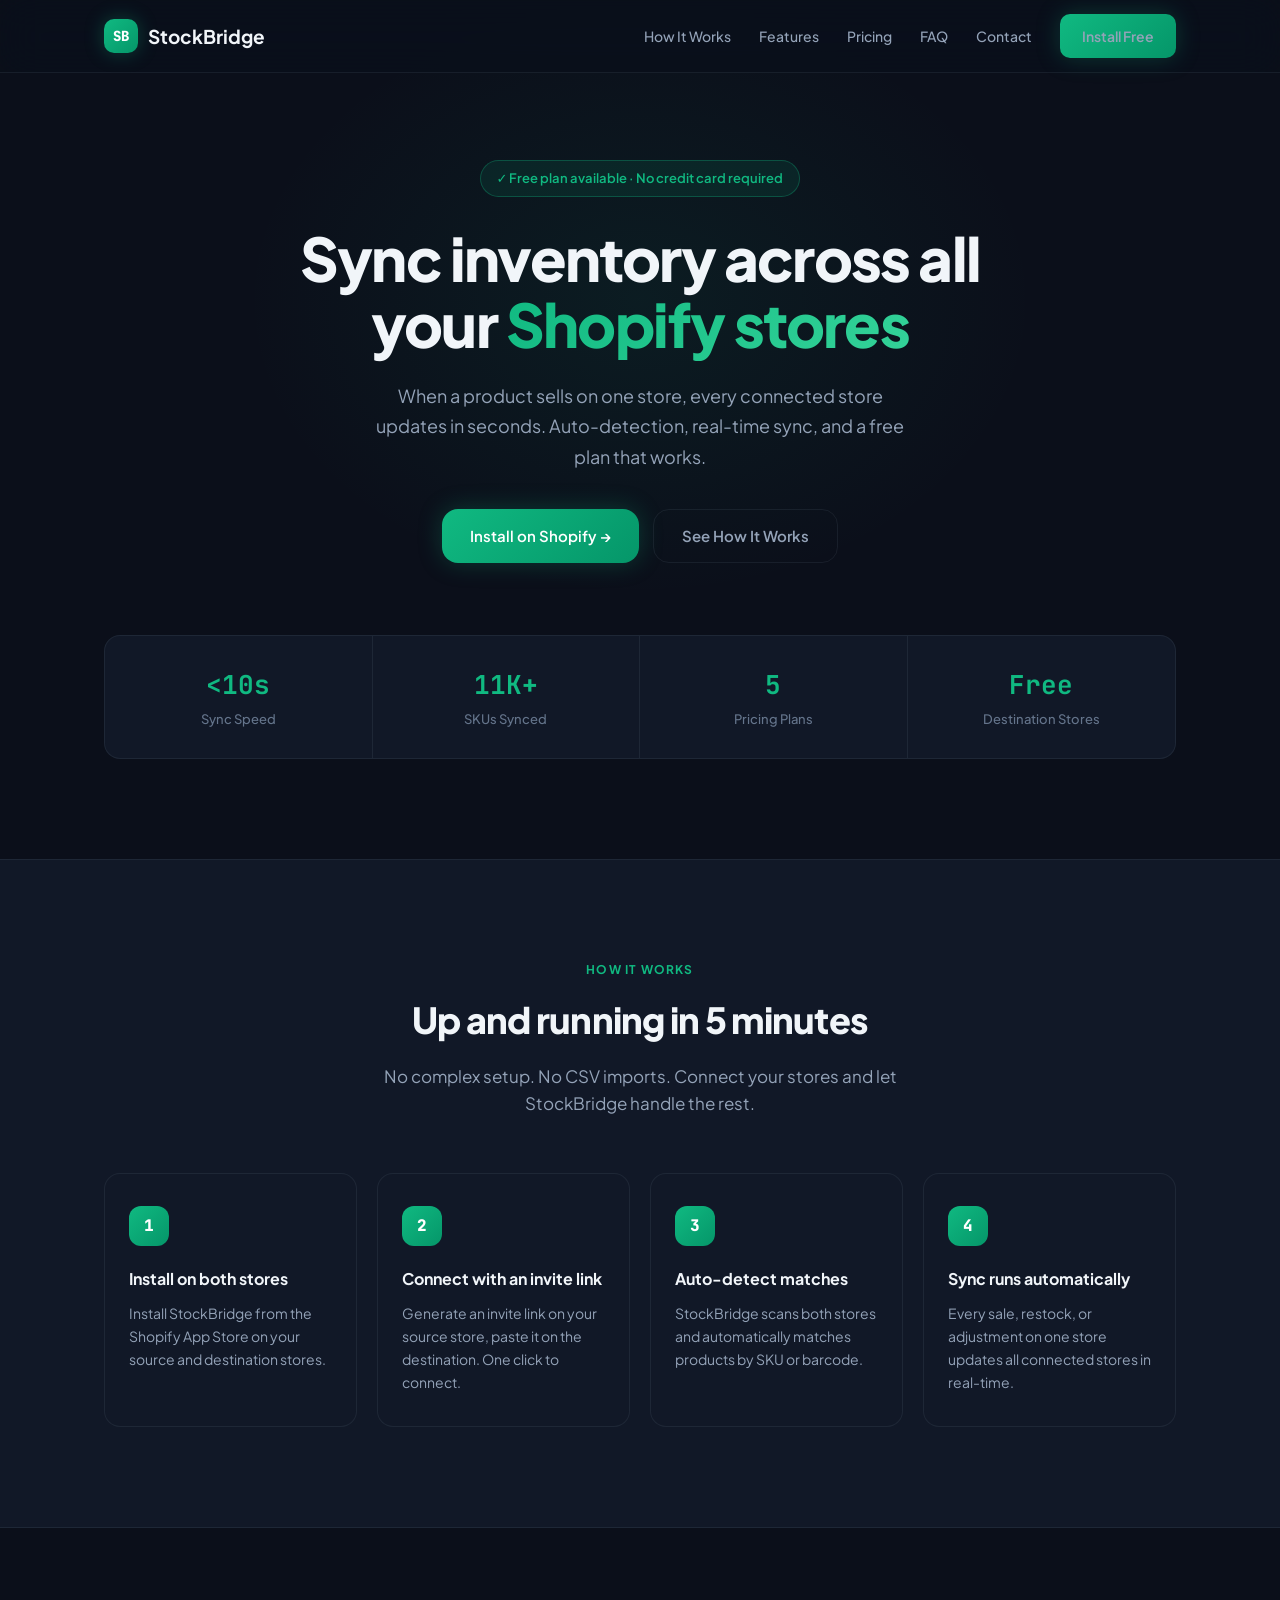
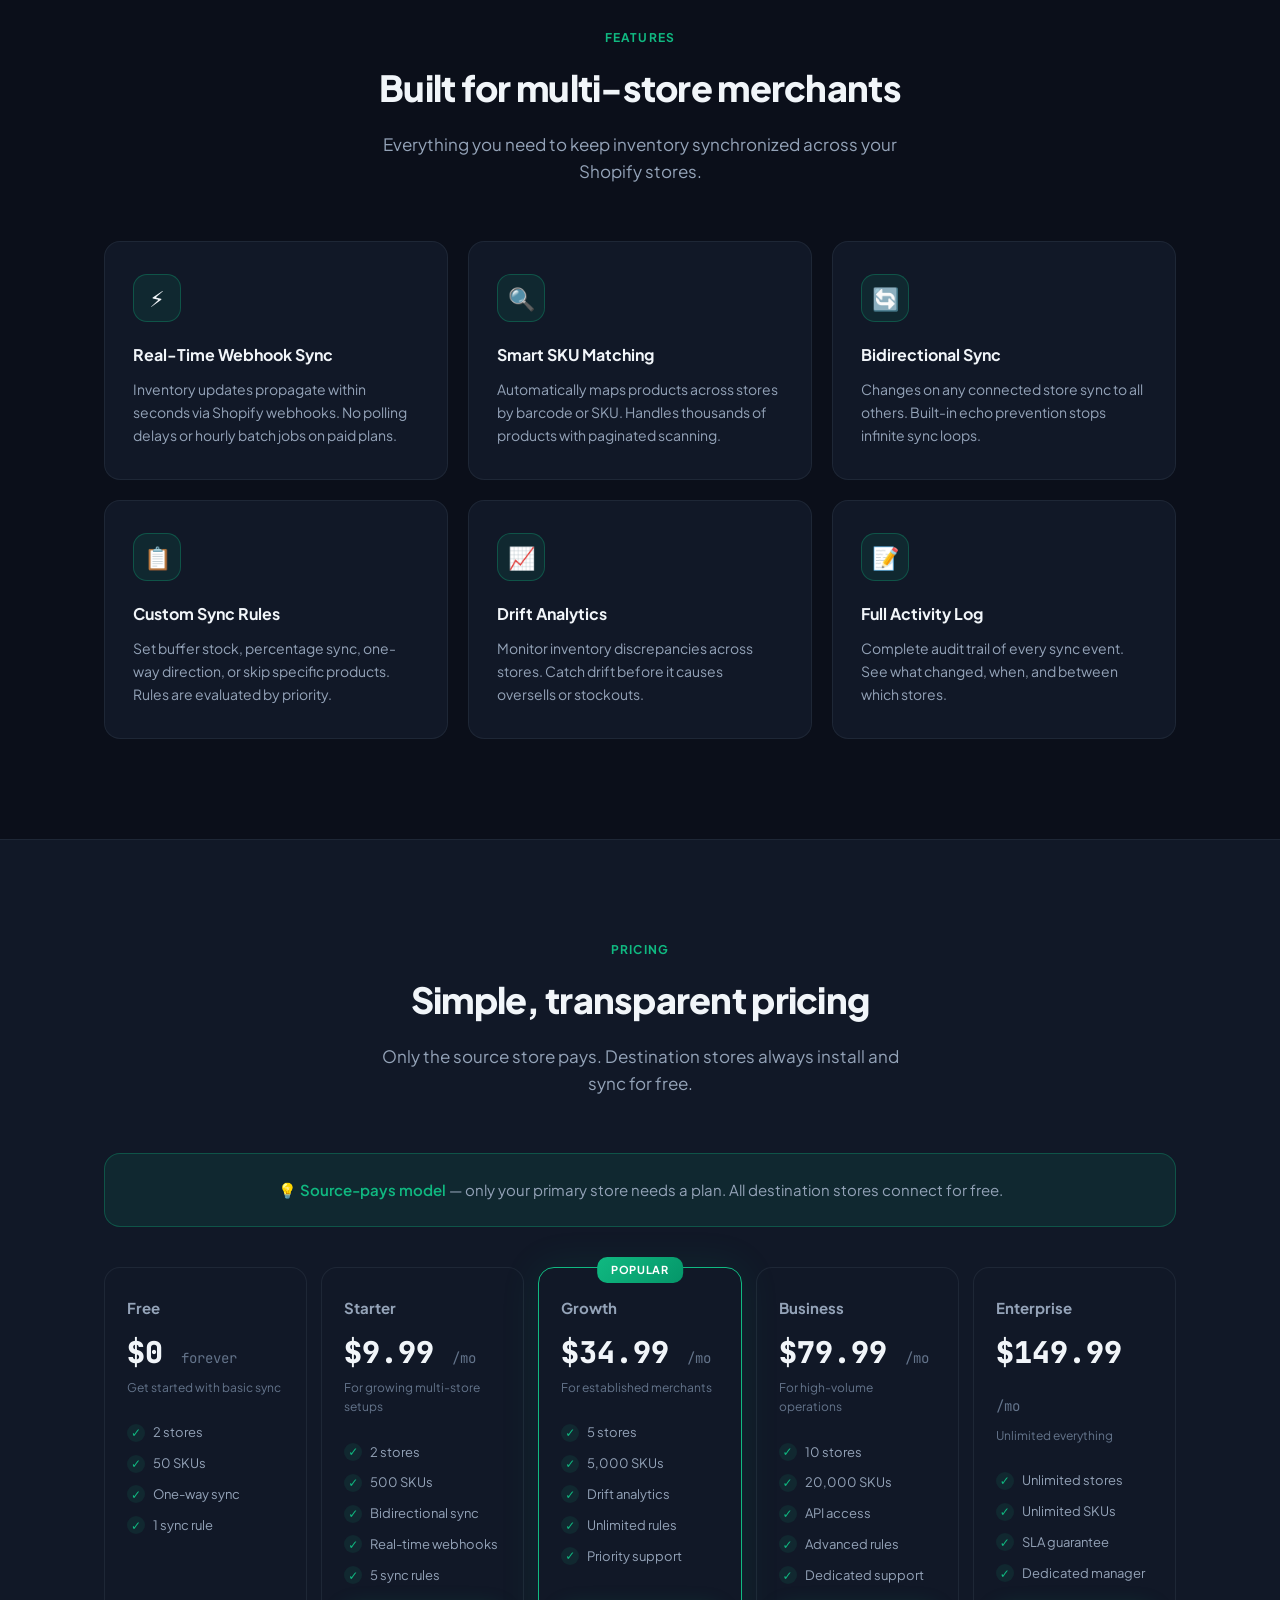
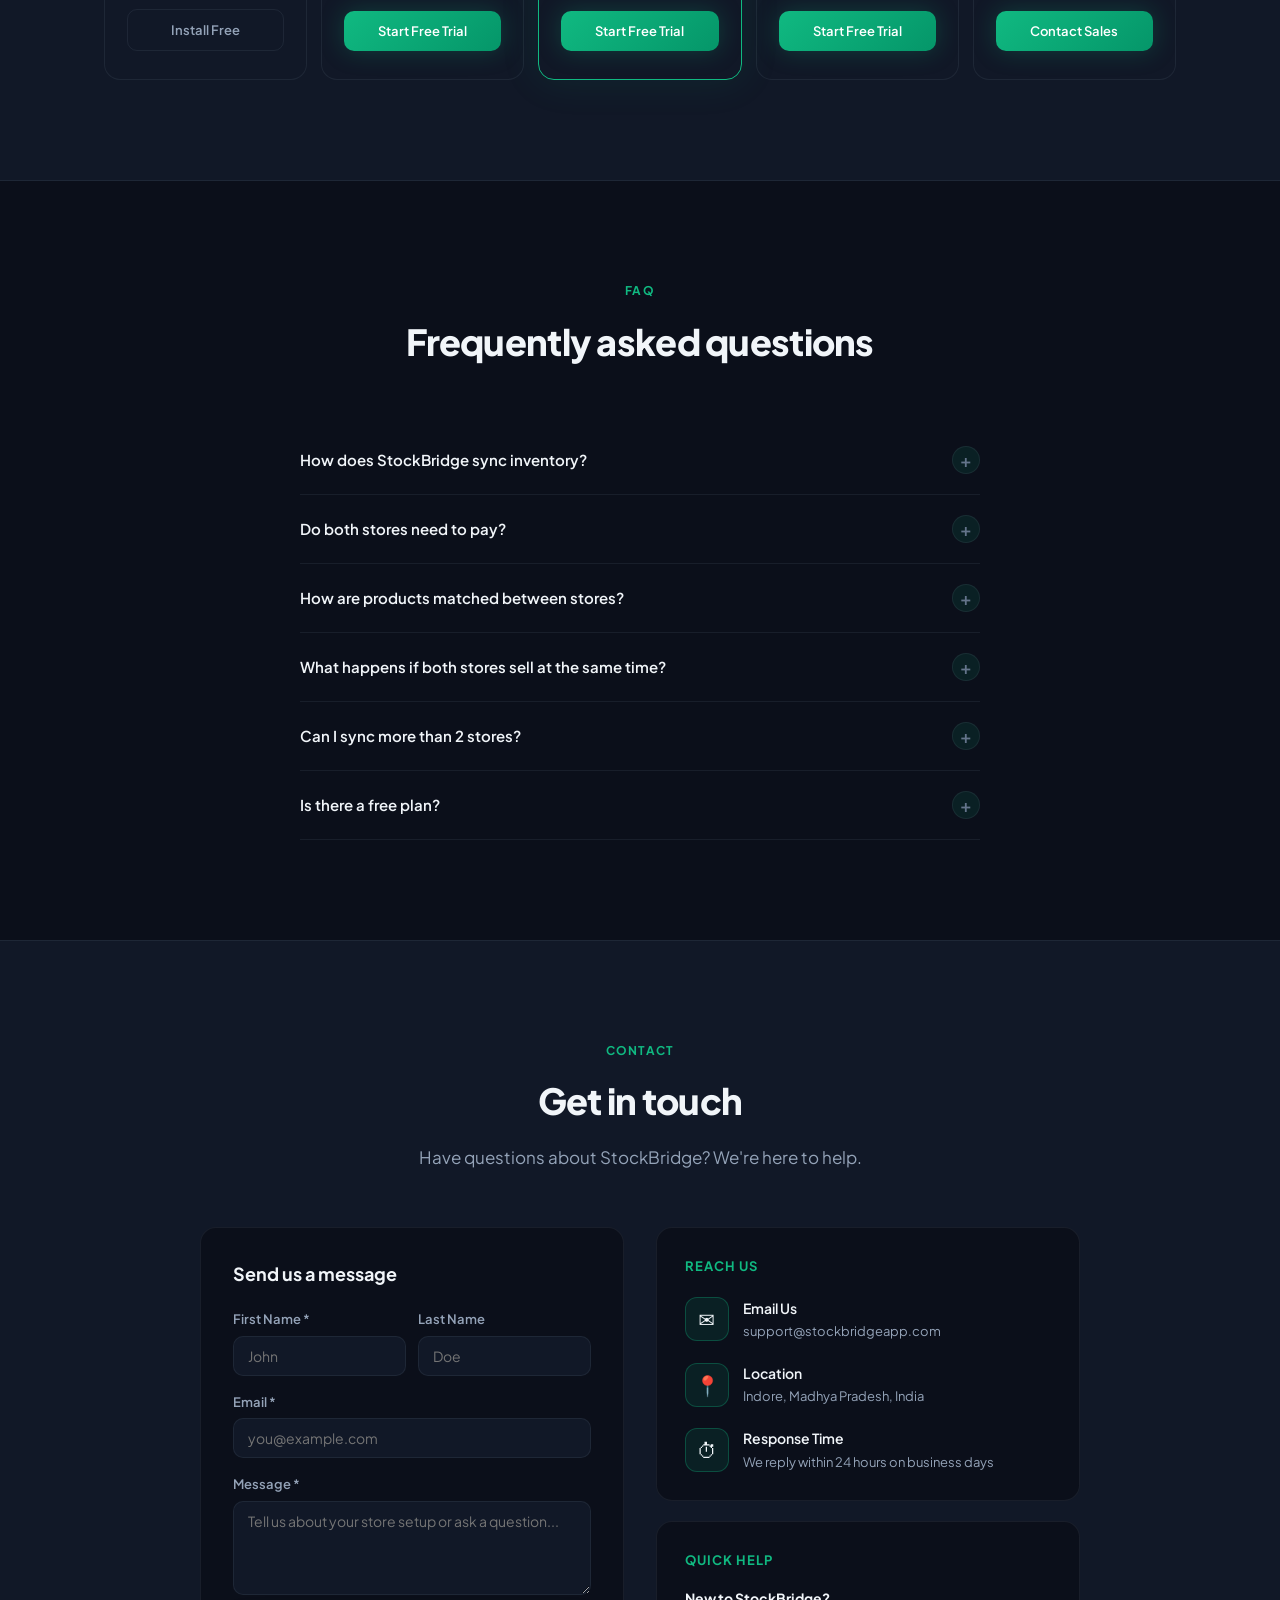
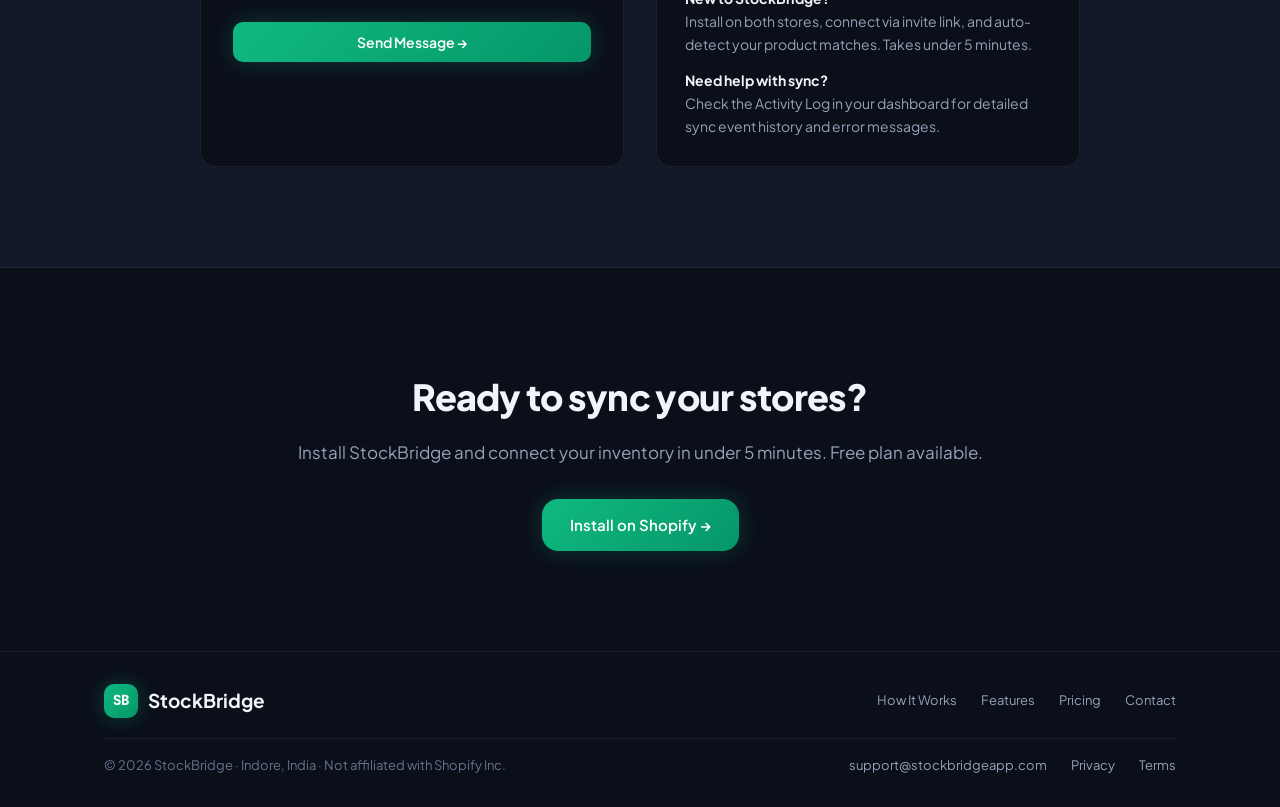
==== index.html @ 2703268b "seo: add canonical, social cards, JSON-LD schema, robots.txt, sitemap.xml" ====
<!DOCTYPE html>
<html lang="en">
<head>
  <meta charset="UTF-8">
  <meta name="viewport" content="width=device-width, initial-scale=1.0">
  <title>StockBridge — Multi-Store Inventory Sync for Shopify</title>
  <meta name="description" content="Automatically sync inventory across your Shopify stores in real-time. Auto-detect product matches by SKU or barcode. Free plan available.">
  <meta property="og:title" content="StockBridge — Multi-Store Inventory Sync for Shopify">
  <meta property="og:description" content="Keep inventory perfectly synchronized across all your Shopify stores. Real-time sync, auto-detection, free plan available.">
  <meta property="og:type" content="website">
  <meta property="og:url" content="https://stockbridgeapp.com">
  <meta property="og:image" content="https://stockbridgeapp.com/og-image.png">
  <meta property="og:image:width" content="1200">
  <meta property="og:image:height" content="630">
  <meta property="og:site_name" content="StockBridge">
  <meta name="twitter:card" content="summary_large_image">
  <meta name="twitter:title" content="StockBridge — Multi-Store Inventory Sync for Shopify">
  <meta name="twitter:description" content="Keep inventory perfectly synchronized across all your Shopify stores. Real-time sync, auto-detection by SKU or barcode.">
  <meta name="twitter:image" content="https://stockbridgeapp.com/og-image.png">
  <link rel="canonical" href="https://stockbridgeapp.com/">
  <meta name="robots" content="index, follow, max-image-preview:large, max-snippet:-1">

  <script type="application/ld+json">
  {
    "@context": "https://schema.org",
    "@graph": [
      {
        "@type": "SoftwareApplication",
        "@id": "https://stockbridgeapp.com/#app",
        "name": "StockBridge",
        "alternateName": "StockBridge — Multi-Store Inventory Sync",
        "applicationCategory": "BusinessApplication",
        "applicationSubCategory": "Inventory Management",
        "operatingSystem": "Web-based, runs inside Shopify Admin",
        "url": "https://stockbridgeapp.com/",
        "installUrl": "https://apps.shopify.com/stockbridge-2",
        "downloadUrl": "https://apps.shopify.com/stockbridge-2",
        "description": "StockBridge keeps inventory synchronized across multiple Shopify stores in real time. When a product sells on one store, stock updates on every connected store within seconds. Products are matched automatically by SKU or barcode.",
        "featureList": [
          "Real-time inventory sync via Shopify webhooks",
          "Automatic product matching by SKU or barcode",
          "Bidirectional and one-way sync direction control",
          "Custom sync rules per connection",
          "Inventory drift detection and reconciliation",
          "Full activity log of every sync event"
        ],
        "publisher": { "@id": "https://stockbridgeapp.com/#org" },
        "offers": [
          {
            "@type": "Offer",
            "name": "Free",
            "price": "0",
            "priceCurrency": "USD",
            "description": "50 SKUs, 2 stores, one-way sync. Free forever, no credit card required.",
            "url": "https://apps.shopify.com/stockbridge-2"
          },
          {
            "@type": "Offer",
            "name": "Starter",
            "price": "9.99",
            "priceCurrency": "USD",
            "description": "500 SKUs, 2 stores, bidirectional sync. Billed monthly.",
            "url": "https://apps.shopify.com/stockbridge-2"
          },
          {
            "@type": "Offer",
            "name": "Growth",
            "price": "34.99",
            "priceCurrency": "USD",
            "description": "5,000 SKUs, 5 stores, drift analytics and unlimited sync rules. Billed monthly.",
            "url": "https://apps.shopify.com/stockbridge-2"
          },
          {
            "@type": "Offer",
            "name": "Business",
            "price": "79.99",
            "priceCurrency": "USD",
            "description": "20,000 SKUs, 10 stores, API access and advanced rules. Billed monthly.",
            "url": "https://apps.shopify.com/stockbridge-2"
          }
        ]
      },
      {
        "@type": "Organization",
        "@id": "https://stockbridgeapp.com/#org",
        "name": "SS Ecommerce Solutions",
        "url": "https://stockbridgeapp.com/",
        "email": "support@stockbridgeapp.com",
        "address": {
          "@type": "PostalAddress",
          "addressLocality": "Indore",
          "addressRegion": "Madhya Pradesh",
          "addressCountry": "IN"
        }
      },
      {
        "@type": "FAQPage",
        "@id": "https://stockbridgeapp.com/#faq",
        "mainEntity": [
          {
            "@type": "Question",
            "name": "How does StockBridge sync inventory?",
            "acceptedAnswer": {
              "@type": "Answer",
              "text": "StockBridge uses Shopify webhooks to detect inventory changes in real time. When a product sells or is restocked on one store, the webhook fires and StockBridge updates all connected stores within seconds."
            }
          },
          {
            "@type": "Question",
            "name": "Do both stores need to pay?",
            "acceptedAnswer": {
              "@type": "Answer",
              "text": "No. Only the source store pays for the plan. Destination stores install StockBridge free and inherit all features from the source store's plan."
            }
          },
          {
            "@type": "Question",
            "name": "How are products matched between stores?",
            "acceptedAnswer": {
              "@type": "Answer",
              "text": "StockBridge auto-detects matching products by scanning barcodes and SKUs across both stores. Products with matching barcodes or exact SKU matches are paired automatically. Products can also be mapped manually."
            }
          },
          {
            "@type": "Question",
            "name": "What happens if both stores sell at the same time?",
            "acceptedAnswer": {
              "@type": "Answer",
              "text": "StockBridge includes echo prevention to avoid infinite sync loops. When a sync update is made by StockBridge, it recognises the change and prevents re-syncing it back."
            }
          },
          {
            "@type": "Question",
            "name": "Can I sync more than 2 Shopify stores?",
            "acceptedAnswer": {
              "@type": "Answer",
              "text": "Yes. Growth supports 5 stores and Business supports 10. All connected stores sync with each other automatically."
            }
          },
          {
            "@type": "Question",
            "name": "Is there a free plan?",
            "acceptedAnswer": {
              "@type": "Answer",
              "text": "Yes. The Free plan includes 50 SKUs, 2 stores and one-way sync. It is available forever with no credit card required."
            }
          }
        ]
      }
    ]
  }
  </script>

  <link rel="icon" href="https://app.stockbridgeapp.com/favicon.ico">
  <link rel="preconnect" href="https://fonts.googleapis.com">
  <link rel="preconnect" href="https://fonts.gstatic.com" crossorigin>
  <link href="https://fonts.googleapis.com/css2?family=Plus+Jakarta+Sans:ital,wght@0,400;0,500;0,600;0,700;0,800;1,400&family=JetBrains+Mono:wght@400;500;600&display=swap" rel="stylesheet">
  <style>
    *, *::before, *::after { margin: 0; padding: 0; box-sizing: border-box; }

    :root {
      --bg: #0B0F1A;
      --bg-card: #111827;
      --surface: #1E293B;
      --text: #F1F5F9;
      --text-secondary: #94A3B8;
      --text-muted: #64748B;
      --accent: #10B981;
      --accent-dark: #059669;
      --accent-light: rgba(16, 185, 129, 0.1);
      --border: rgba(148, 163, 184, 0.1);
      --border-accent: rgba(16, 185, 129, 0.3);
      --radius: 16px;
      --radius-sm: 10px;
      --font: 'Plus Jakarta Sans', system-ui, -apple-system, sans-serif;
      --mono: 'JetBrains Mono', monospace;
    }

    body {
      font-family: var(--font);
      background: var(--bg);
      color: var(--text);
      line-height: 1.6;
      -webkit-font-smoothing: antialiased;
      overflow-x: hidden;
    }

    a { color: var(--accent); text-decoration: none; transition: color 0.2s; }
    a:hover { color: #34D399; }
    .container { max-width: 1120px; margin: 0 auto; padding: 0 24px; }

    /* NAV */
    nav {
      position: fixed; top: 0; left: 0; right: 0; z-index: 100;
      background: rgba(11, 15, 26, 0.8);
      backdrop-filter: blur(20px) saturate(180%);
      border-bottom: 1px solid var(--border);
    }
    nav .container {
      display: flex; align-items: center; justify-content: space-between;
      height: 72px;
    }
    .logo {
      display: flex; align-items: center; gap: 10px;
      font-weight: 700; font-size: 19px; color: var(--text);
    }
    .logo-mark {
      width: 34px; height: 34px; border-radius: 10px;
      background: linear-gradient(135deg, #10B981, #059669);
      display: flex; align-items: center; justify-content: center;
      color: white; font-weight: 800; font-size: 14px; font-family: var(--mono);
      box-shadow: 0 0 20px rgba(16, 185, 129, 0.3);
    }
    .nav-links {
      display: flex; align-items: center; gap: 28px;
      font-size: 14px; font-weight: 500;
    }
    .nav-links a { color: var(--text-secondary); }
    .nav-links a:hover { color: var(--text); text-decoration: none; }

    /* MOBILE MENU */
    .mobile-toggle {
      display: none; background: none; border: none; cursor: pointer;
      color: var(--text); font-size: 24px; padding: 4px;
    }

    /* BUTTONS */
    .btn {
      display: inline-flex; align-items: center; gap: 8px;
      padding: 11px 22px; border-radius: var(--radius-sm);
      font-weight: 600; font-size: 14px; font-family: var(--font);
      border: none; cursor: pointer; transition: all 0.25s; text-decoration: none;
    }
    .btn:hover { text-decoration: none; }
    .btn-primary {
      background: linear-gradient(135deg, #10B981, #059669);
      color: white; box-shadow: 0 0 24px rgba(16,185,129,0.25);
    }
    .btn-primary:hover {
      box-shadow: 0 0 36px rgba(16,185,129,0.4);
      transform: translateY(-1px); color: white;
    }
    .btn-outline {
      background: transparent; color: var(--text-secondary);
      border: 1px solid var(--border);
    }
    .btn-outline:hover { border-color: var(--text-muted); color: var(--text); }
    .btn-lg { padding: 14px 28px; font-size: 15px; border-radius: var(--radius); }

    /* HERO */
    .hero {
      padding: 160px 0 100px;
      text-align: center;
      position: relative;
    }
    .hero::before {
      content: '';
      position: absolute; top: 0; left: 50%; transform: translateX(-50%);
      width: 800px; height: 600px;
      background: radial-gradient(ellipse, rgba(16,185,129,0.08) 0%, transparent 70%);
      pointer-events: none;
    }
    .hero-badge {
      display: inline-flex; align-items: center; gap: 8px;
      background: var(--accent-light);
      border: 1px solid var(--border-accent);
      color: var(--accent);
      padding: 7px 16px; border-radius: 24px;
      font-size: 13px; font-weight: 600;
      margin-bottom: 28px;
    }
    .hero h1 {
      font-size: clamp(36px, 5.5vw, 60px);
      font-weight: 800; line-height: 1.1;
      letter-spacing: -0.03em;
      max-width: 760px; margin: 0 auto 24px;
    }
    .hero h1 em {
      font-style: normal;
      background: linear-gradient(135deg, #10B981, #34D399);
      -webkit-background-clip: text; -webkit-text-fill-color: transparent;
      background-clip: text;
    }
    .hero-sub {
      font-size: 18px; color: var(--text-secondary);
      max-width: 540px; margin: 0 auto 36px;
      line-height: 1.7;
    }
    .hero-cta {
      display: flex; gap: 14px; justify-content: center; flex-wrap: wrap;
    }

    /* STATS BAR */
    .stats-bar {
      margin-top: 72px;
      display: grid; grid-template-columns: repeat(4, 1fr);
      background: var(--bg-card);
      border: 1px solid var(--border);
      border-radius: var(--radius);
      overflow: hidden;
    }
    .stat-item {
      padding: 28px 20px; text-align: center;
      border-right: 1px solid var(--border);
    }
    .stat-item:last-child { border-right: none; }
    .stat-num {
      font-size: 26px; font-weight: 700; color: var(--accent);
      font-family: var(--mono); margin-bottom: 4px;
    }
    .stat-label { font-size: 13px; color: var(--text-muted); font-weight: 500; }

    /* SECTIONS */
    section { padding: 100px 0; position: relative; }
    section.alt {
      background: var(--bg-card);
      border-top: 1px solid var(--border);
      border-bottom: 1px solid var(--border);
    }
    .section-label {
      font-size: 12px; font-weight: 700; text-transform: uppercase;
      letter-spacing: 0.1em; color: var(--accent);
      margin-bottom: 12px;
    }
    .section-header { text-align: center; margin-bottom: 56px; }
    .section-header h2 {
      font-size: 36px; font-weight: 800; letter-spacing: -0.02em;
      margin-bottom: 14px;
    }
    .section-header p {
      font-size: 17px; color: var(--text-secondary);
      max-width: 520px; margin: 0 auto;
    }

    /* STEPS */
    .steps {
      display: grid; grid-template-columns: repeat(4, 1fr); gap: 20px;
    }
    .step {
      background: var(--bg-card);
      border: 1px solid var(--border);
      border-radius: var(--radius); padding: 32px 24px;
      transition: border-color 0.3s;
    }
    .step:hover { border-color: var(--border-accent); }
    .step-num {
      width: 40px; height: 40px; border-radius: 12px;
      background: linear-gradient(135deg, var(--accent), var(--accent-dark));
      color: white;
      display: flex; align-items: center; justify-content: center;
      font-weight: 800; font-size: 16px; font-family: var(--mono);
      margin-bottom: 20px;
    }
    .step h3 { font-size: 16px; font-weight: 700; margin-bottom: 10px; }
    .step p { font-size: 14px; color: var(--text-secondary); line-height: 1.65; }

    /* FEATURES */
    .features {
      display: grid; grid-template-columns: repeat(3, 1fr); gap: 20px;
    }
    .feature {
      background: var(--bg-card);
      border: 1px solid var(--border);
      border-radius: var(--radius); padding: 32px 28px;
      transition: border-color 0.3s, box-shadow 0.3s;
    }
    .feature:hover {
      border-color: var(--border-accent);
      box-shadow: 0 0 40px rgba(16, 185, 129, 0.08);
    }
    .feature-icon {
      width: 48px; height: 48px; border-radius: 14px;
      display: flex; align-items: center; justify-content: center;
      font-size: 22px; margin-bottom: 20px;
      background: var(--accent-light);
      border: 1px solid var(--border-accent);
    }
    .feature h3 { font-size: 16px; font-weight: 700; margin-bottom: 10px; }
    .feature p { font-size: 14px; color: var(--text-secondary); line-height: 1.65; }

    /* SOURCE-PAYS CALLOUT */
    .callout {
      background: var(--accent-light);
      border: 1px solid var(--border-accent);
      border-radius: var(--radius);
      padding: 24px 32px;
      text-align: center;
      margin-bottom: 40px;
    }
    .callout p {
      font-size: 15px; color: var(--accent); font-weight: 600;
    }
    .callout span { color: var(--text-secondary); font-weight: 400; }

    /* PRICING */
    .pricing-grid {
      display: grid; grid-template-columns: repeat(5, 1fr); gap: 14px;
    }
    .plan {
      background: var(--bg-card);
      border: 1px solid var(--border);
      border-radius: var(--radius); padding: 28px 22px;
      display: flex; flex-direction: column;
      transition: border-color 0.3s;
    }
    .plan:hover { border-color: var(--border-accent); }
    .plan.pop {
      border-color: var(--accent);
      box-shadow: 0 0 40px rgba(16,185,129,0.1);
      position: relative;
    }
    .plan.pop::before {
      content: 'Popular';
      position: absolute; top: -11px; left: 50%; transform: translateX(-50%);
      background: linear-gradient(135deg, #10B981, #059669);
      color: white;
      padding: 4px 14px; border-radius: 10px;
      font-size: 11px; font-weight: 700; text-transform: uppercase;
      letter-spacing: 0.06em;
    }
    .plan-name {
      font-size: 15px; font-weight: 700; margin-bottom: 8px;
      color: var(--text-secondary);
    }
    .plan-price {
      font-size: 30px; font-weight: 800; font-family: var(--mono);
      margin-bottom: 2px;
    }
    .plan-price small {
      font-size: 14px; font-weight: 400; color: var(--text-muted);
    }
    .plan-desc {
      font-size: 12px; color: var(--text-muted); margin-bottom: 20px;
    }
    .plan-list { list-style: none; flex: 1; margin-bottom: 20px; }
    .plan-list li {
      font-size: 13px; color: var(--text-secondary);
      padding: 5px 0; display: flex; align-items: center; gap: 8px;
    }
    .plan-list li::before {
      content: '\2713'; color: var(--accent);
      font-weight: 700; font-size: 12px;
      width: 18px; height: 18px; border-radius: 50%;
      background: var(--accent-light);
      display: flex; align-items: center; justify-content: center;
      flex-shrink: 0;
    }
    .plan .btn {
      width: 100%; justify-content: center;
      font-size: 13px; padding: 10px 16px;
    }

    /* FAQ */
    .faq-list { max-width: 680px; margin: 0 auto; }
    .faq-item { border-bottom: 1px solid var(--border); }
    .faq-q {
      font-size: 15px; font-weight: 600; cursor: pointer;
      display: flex; justify-content: space-between; align-items: center;
      padding: 20px 0; color: var(--text);
      user-select: none;
    }
    .faq-toggle {
      width: 28px; height: 28px; border-radius: 50%;
      background: var(--accent-light); border: 1px solid var(--border);
      display: flex; align-items: center; justify-content: center;
      font-size: 18px; color: var(--text-muted);
      transition: all 0.3s; flex-shrink: 0;
    }
    .faq-item.open .faq-toggle {
      transform: rotate(45deg); color: var(--accent);
      border-color: var(--border-accent);
    }
    .faq-a {
      font-size: 14px; color: var(--text-secondary); line-height: 1.75;
      max-height: 0; overflow: hidden;
      transition: max-height 0.3s ease, padding-bottom 0.3s;
      padding-bottom: 0;
    }
    .faq-item.open .faq-a { max-height: 300px; padding-bottom: 20px; }

    /* CTA */
    .cta-section { text-align: center; padding: 100px 0; }
    .cta-section h2 {
      font-size: 36px; font-weight: 800;
      letter-spacing: -0.02em; margin-bottom: 14px;
    }
    .cta-section p {
      font-size: 17px; color: var(--text-secondary); margin-bottom: 32px;
    }

    /* FOOTER */
    footer { border-top: 1px solid var(--border); padding: 32px 0; }
    footer .container {
      display: flex; justify-content: space-between; align-items: center;
      flex-wrap: wrap; gap: 16px;
    }
    footer .copy { font-size: 13px; color: var(--text-muted); }
    footer .f-links { display: flex; gap: 24px; font-size: 13px; }
    footer .f-links a { color: var(--text-secondary); }
    footer .f-links a:hover { color: var(--accent); }

    /* RESPONSIVE */
    @media (max-width: 1024px) {
      .pricing-grid { grid-template-columns: repeat(3, 1fr); }
      .steps { grid-template-columns: repeat(2, 1fr); }
    }
    @media (max-width: 768px) {
      .nav-links { display: none; }
      .mobile-toggle { display: block; }
      .stats-bar { grid-template-columns: repeat(2, 1fr); }
      .stat-item:nth-child(2) { border-right: none; }
      .features { grid-template-columns: 1fr; }
      .pricing-grid { grid-template-columns: 1fr; max-width: 360px; margin: 0 auto; }
      .steps { grid-template-columns: 1fr; }
      .hero-cta { flex-direction: column; align-items: center; }
      .hero { padding: 120px 0 60px; }
      section { padding: 64px 0; }
      .section-header h2 { font-size: 28px; }
      #contact .container > div { grid-template-columns: 1fr !important; }
    }

    /* ANIMATIONS */
    @keyframes fadeUp {
      from { opacity: 0; transform: translateY(20px); }
      to { opacity: 1; transform: translateY(0); }
    }
    .hero-badge, .hero h1, .hero-sub, .hero-cta, .stats-bar {
      animation: fadeUp 0.6s ease-out both;
    }
    .hero h1 { animation-delay: 0.1s; }
    .hero-sub { animation-delay: 0.2s; }
    .hero-cta { animation-delay: 0.3s; }
    .stats-bar { animation-delay: 0.4s; }
    html { scroll-behavior: smooth; }
  </style>
</head>
<body>

<!-- NAV -->
<nav>
  <div class="container">
    <a href="/" class="logo" style="text-decoration:none">
      <div class="logo-mark">SB</div>
      StockBridge
    </a>
    <div class="nav-links">
      <a href="#how-it-works">How It Works</a>
      <a href="#features">Features</a>
      <a href="#pricing">Pricing</a>
      <a href="#faq">FAQ</a>
      <a href="#contact">Contact</a>
      <a href="https://apps.shopify.com/stockbridge-2" class="btn btn-primary">Install Free</a>
    </div>
    <button class="mobile-toggle" onclick="document.querySelector('.nav-links').style.display=document.querySelector('.nav-links').style.display==='flex'?'none':'flex'" aria-label="Menu">&#9776;</button>
  </div>
</nav>

<!-- HERO -->
<section class="hero">
  <div class="container">
    <div class="hero-badge">&#10003; Free plan available &middot; No credit card required</div>
    <h1>Sync inventory across all your <em>Shopify stores</em></h1>
    <p class="hero-sub">When a product sells on one store, every connected store updates in seconds. Auto-detection, real-time sync, and a free plan that works.</p>
    <div class="hero-cta">
      <a href="https://apps.shopify.com/stockbridge-2" class="btn btn-primary btn-lg">Install on Shopify &rarr;</a>
      <a href="#how-it-works" class="btn btn-outline btn-lg">See How It Works</a>
    </div>
    <div class="stats-bar">
      <div class="stat-item"><div class="stat-num">&lt;10s</div><div class="stat-label">Sync Speed</div></div>
      <div class="stat-item"><div class="stat-num">11K+</div><div class="stat-label">SKUs Synced</div></div>
      <div class="stat-item"><div class="stat-num">5</div><div class="stat-label">Pricing Plans</div></div>
      <div class="stat-item"><div class="stat-num">Free</div><div class="stat-label">Destination Stores</div></div>
    </div>
  </div>
</section>

<!-- HOW IT WORKS -->
<section class="alt" id="how-it-works">
  <div class="container">
    <div class="section-header">
      <div class="section-label">How It Works</div>
      <h2>Up and running in 5 minutes</h2>
      <p>No complex setup. No CSV imports. Connect your stores and let StockBridge handle the rest.</p>
    </div>
    <div class="steps">
      <div class="step">
        <div class="step-num">1</div>
        <h3>Install on both stores</h3>
        <p>Install StockBridge from the Shopify App Store on your source and destination stores.</p>
      </div>
      <div class="step">
        <div class="step-num">2</div>
        <h3>Connect with an invite link</h3>
        <p>Generate an invite link on your source store, paste it on the destination. One click to connect.</p>
      </div>
      <div class="step">
        <div class="step-num">3</div>
        <h3>Auto-detect matches</h3>
        <p>StockBridge scans both stores and automatically matches products by SKU or barcode.</p>
      </div>
      <div class="step">
        <div class="step-num">4</div>
        <h3>Sync runs automatically</h3>
        <p>Every sale, restock, or adjustment on one store updates all connected stores in real-time.</p>
      </div>
    </div>
  </div>
</section>

<!-- FEATURES -->
<section id="features">
  <div class="container">
    <div class="section-header">
      <div class="section-label">Features</div>
      <h2>Built for multi-store merchants</h2>
      <p>Everything you need to keep inventory synchronized across your Shopify stores.</p>
    </div>
    <div class="features">
      <div class="feature">
        <div class="feature-icon">&#9889;</div>
        <h3>Real-Time Webhook Sync</h3>
        <p>Inventory updates propagate within seconds via Shopify webhooks. No polling delays or hourly batch jobs on paid plans.</p>
      </div>
      <div class="feature">
        <div class="feature-icon">&#128269;</div>
        <h3>Smart SKU Matching</h3>
        <p>Automatically maps products across stores by barcode or SKU. Handles thousands of products with paginated scanning.</p>
      </div>
      <div class="feature">
        <div class="feature-icon">&#128260;</div>
        <h3>Bidirectional Sync</h3>
        <p>Changes on any connected store sync to all others. Built-in echo prevention stops infinite sync loops.</p>
      </div>
      <div class="feature">
        <div class="feature-icon">&#128203;</div>
        <h3>Custom Sync Rules</h3>
        <p>Set buffer stock, percentage sync, one-way direction, or skip specific products. Rules are evaluated by priority.</p>
      </div>
      <div class="feature">
        <div class="feature-icon">&#128200;</div>
        <h3>Drift Analytics</h3>
        <p>Monitor inventory discrepancies across stores. Catch drift before it causes oversells or stockouts.</p>
      </div>
      <div class="feature">
        <div class="feature-icon">&#128221;</div>
        <h3>Full Activity Log</h3>
        <p>Complete audit trail of every sync event. See what changed, when, and between which stores.</p>
      </div>
    </div>
  </div>
</section>

<!-- PRICING -->
<section class="alt" id="pricing">
  <div class="container">
    <div class="section-header">
      <div class="section-label">Pricing</div>
      <h2>Simple, transparent pricing</h2>
      <p>Only the source store pays. Destination stores always install and sync for free.</p>
    </div>
    <div class="callout">
      <p>&#128161; Source-pays model <span>&mdash; only your primary store needs a plan. All destination stores connect for free.</span></p>
    </div>
    <div class="pricing-grid">
      <div class="plan">
        <div class="plan-name">Free</div>
        <div class="plan-price">$0 <small>forever</small></div>
        <div class="plan-desc">Get started with basic sync</div>
        <ul class="plan-list">
          <li>2 stores</li>
          <li>50 SKUs</li>
          <li>One-way sync</li>
          <li>1 sync rule</li>
        </ul>
        <a href="https://apps.shopify.com/stockbridge-2" class="btn btn-outline">Install Free</a>
      </div>
      <div class="plan">
        <div class="plan-name">Starter</div>
        <div class="plan-price">$9.99 <small>/mo</small></div>
        <div class="plan-desc">For growing multi-store setups</div>
        <ul class="plan-list">
          <li>2 stores</li>
          <li>500 SKUs</li>
          <li>Bidirectional sync</li>
          <li>Real-time webhooks</li>
          <li>5 sync rules</li>
        </ul>
        <a href="https://apps.shopify.com/stockbridge-2" class="btn btn-primary">Start Free Trial</a>
      </div>
      <div class="plan pop">
        <div class="plan-name">Growth</div>
        <div class="plan-price">$34.99 <small>/mo</small></div>
        <div class="plan-desc">For established merchants</div>
        <ul class="plan-list">
          <li>5 stores</li>
          <li>5,000 SKUs</li>
          <li>Drift analytics</li>
          <li>Unlimited rules</li>
          <li>Priority support</li>
        </ul>
        <a href="https://apps.shopify.com/stockbridge-2" class="btn btn-primary">Start Free Trial</a>
      </div>
      <div class="plan">
        <div class="plan-name">Business</div>
        <div class="plan-price">$79.99 <small>/mo</small></div>
        <div class="plan-desc">For high-volume operations</div>
        <ul class="plan-list">
          <li>10 stores</li>
          <li>20,000 SKUs</li>
          <li>API access</li>
          <li>Advanced rules</li>
          <li>Dedicated support</li>
        </ul>
        <a href="https://apps.shopify.com/stockbridge-2" class="btn btn-primary">Start Free Trial</a>
      </div>
      <div class="plan">
        <div class="plan-name">Enterprise</div>
        <div class="plan-price">$149.99 <small>/mo</small></div>
        <div class="plan-desc">Unlimited everything</div>
        <ul class="plan-list">
          <li>Unlimited stores</li>
          <li>Unlimited SKUs</li>
          <li>SLA guarantee</li>
          <li>Dedicated manager</li>
        </ul>
        <a href="https://apps.shopify.com/stockbridge-2" class="btn btn-primary">Contact Sales</a>
      </div>
    </div>
  </div>
</section>

<!-- FAQ -->
<section id="faq">
  <div class="container">
    <div class="section-header">
      <div class="section-label">FAQ</div>
      <h2>Frequently asked questions</h2>
    </div>
    <div class="faq-list">
      <div class="faq-item">
        <div class="faq-q" onclick="this.parentElement.classList.toggle('open')">
          How does StockBridge sync inventory?
          <span class="faq-toggle">+</span>
        </div>
        <div class="faq-a">StockBridge uses Shopify webhooks to detect inventory changes in real-time. When a product sells or is restocked on one store, the webhook fires and StockBridge updates all connected stores within seconds.</div>
      </div>
      <div class="faq-item">
        <div class="faq-q" onclick="this.parentElement.classList.toggle('open')">
          Do both stores need to pay?
          <span class="faq-toggle">+</span>
        </div>
        <div class="faq-a">No. Only the source (primary) store pays for the plan. Destination stores install StockBridge completely free and inherit all features from the source store's plan.</div>
      </div>
      <div class="faq-item">
        <div class="faq-q" onclick="this.parentElement.classList.toggle('open')">
          How are products matched between stores?
          <span class="faq-toggle">+</span>
        </div>
        <div class="faq-a">StockBridge auto-detects matching products by scanning barcodes and SKUs across both stores. Products with matching barcodes or exact SKU matches are automatically paired. You can also manually map products.</div>
      </div>
      <div class="faq-item">
        <div class="faq-q" onclick="this.parentElement.classList.toggle('open')">
          What happens if both stores sell at the same time?
          <span class="faq-toggle">+</span>
        </div>
        <div class="faq-a">StockBridge includes echo prevention to avoid infinite sync loops. When a sync update is made by StockBridge, it recognizes the change and prevents re-syncing it back.</div>
      </div>
      <div class="faq-item">
        <div class="faq-q" onclick="this.parentElement.classList.toggle('open')">
          Can I sync more than 2 stores?
          <span class="faq-toggle">+</span>
        </div>
        <div class="faq-a">Yes. Growth supports 5 stores, Business supports 10, and Enterprise has unlimited stores. All connected stores sync with each other automatically.</div>
      </div>
      <div class="faq-item">
        <div class="faq-q" onclick="this.parentElement.classList.toggle('open')">
          Is there a free plan?
          <span class="faq-toggle">+</span>
        </div>
        <div class="faq-a">Yes. The Free plan includes 50 SKUs, 2 stores, and one-way sync. It is available forever with no credit card required.</div>
      </div>
    </div>
  </div>
</section>

<!-- CONTACT -->
<section class="alt" id="contact">
  <div class="container">
    <div class="section-header">
      <div class="section-label">Contact</div>
      <h2>Get in touch</h2>
      <p>Have questions about StockBridge? We're here to help.</p>
    </div>
    <div style="display:grid;grid-template-columns:1fr 1fr;gap:32px;max-width:880px;margin:0 auto">
      <!-- Contact Form -->
      <div style="background:var(--bg);border:1px solid var(--border);border-radius:var(--radius);padding:32px">
        <h3 style="font-size:18px;font-weight:700;margin-bottom:20px">Send us a message</h3>
        <form action="https://formsubmit.co/satyam.shopifydev@gmail.com" method="POST" style="display:flex;flex-direction:column;gap:16px">
          <input type="hidden" name="_subject" value="StockBridge Website Contact">
          <input type="hidden" name="_captcha" value="false">
          <input type="hidden" name="_next" value="https://stockbridgeapp.com">
          <div style="display:grid;grid-template-columns:1fr 1fr;gap:12px">
            <div>
              <label style="font-size:13px;font-weight:600;color:var(--text-secondary);display:block;margin-bottom:6px">First Name *</label>
              <input type="text" name="first_name" required style="width:100%;padding:10px 14px;border-radius:var(--radius-sm);border:1px solid var(--border);background:var(--bg-card);color:var(--text);font-family:var(--font);font-size:14px;outline:none" placeholder="John">
            </div>
            <div>
              <label style="font-size:13px;font-weight:600;color:var(--text-secondary);display:block;margin-bottom:6px">Last Name</label>
              <input type="text" name="last_name" style="width:100%;padding:10px 14px;border-radius:var(--radius-sm);border:1px solid var(--border);background:var(--bg-card);color:var(--text);font-family:var(--font);font-size:14px;outline:none" placeholder="Doe">
            </div>
          </div>
          <div>
            <label style="font-size:13px;font-weight:600;color:var(--text-secondary);display:block;margin-bottom:6px">Email *</label>
            <input type="email" name="email" required style="width:100%;padding:10px 14px;border-radius:var(--radius-sm);border:1px solid var(--border);background:var(--bg-card);color:var(--text);font-family:var(--font);font-size:14px;outline:none" placeholder="you@example.com">
          </div>
          <div>
            <label style="font-size:13px;font-weight:600;color:var(--text-secondary);display:block;margin-bottom:6px">Message *</label>
            <textarea name="message" required rows="4" style="width:100%;padding:10px 14px;border-radius:var(--radius-sm);border:1px solid var(--border);background:var(--bg-card);color:var(--text);font-family:var(--font);font-size:14px;outline:none;resize:vertical" placeholder="Tell us about your store setup or ask a question..."></textarea>
          </div>
          <button type="submit" class="btn btn-primary" style="width:100%;justify-content:center;margin-top:4px">Send Message &rarr;</button>
        </form>
      </div>
      <!-- Contact Info -->
      <div style="display:flex;flex-direction:column;gap:20px">
        <div style="background:var(--bg);border:1px solid var(--border);border-radius:var(--radius);padding:28px">
          <div style="font-size:13px;font-weight:700;text-transform:uppercase;letter-spacing:0.08em;color:var(--accent);margin-bottom:20px">Reach Us</div>
          <div style="display:flex;flex-direction:column;gap:20px">
            <div style="display:flex;align-items:center;gap:14px">
              <span style="width:44px;height:44px;border-radius:12px;background:var(--accent-light);border:1px solid var(--border-accent);display:flex;align-items:center;justify-content:center;font-size:20px;flex-shrink:0">&#9993;</span>
              <div>
                <div style="font-weight:600;font-size:14px;margin-bottom:2px">Email Us</div>
                <div style="color:var(--text-secondary);font-size:13px">support@stockbridgeapp.com</div>
              </div>
            </div>
            <div style="display:flex;align-items:center;gap:14px">
              <span style="width:44px;height:44px;border-radius:12px;background:var(--accent-light);border:1px solid var(--border-accent);display:flex;align-items:center;justify-content:center;font-size:20px;flex-shrink:0">&#128205;</span>
              <div>
                <div style="font-weight:600;font-size:14px;margin-bottom:2px">Location</div>
                <div style="color:var(--text-secondary);font-size:13px">Indore, Madhya Pradesh, India</div>
              </div>
            </div>
            <div style="display:flex;align-items:center;gap:14px">
              <span style="width:44px;height:44px;border-radius:12px;background:var(--accent-light);border:1px solid var(--border-accent);display:flex;align-items:center;justify-content:center;font-size:20px;flex-shrink:0">&#9201;</span>
              <div>
                <div style="font-weight:600;font-size:14px;margin-bottom:2px">Response Time</div>
                <div style="color:var(--text-secondary);font-size:13px">We reply within 24 hours on business days</div>
              </div>
            </div>
          </div>
        </div>
        <div style="background:var(--bg);border:1px solid var(--border);border-radius:var(--radius);padding:28px">
          <div style="font-size:13px;font-weight:700;text-transform:uppercase;letter-spacing:0.08em;color:var(--accent);margin-bottom:16px">Quick Help</div>
          <div style="display:flex;flex-direction:column;gap:12px">
            <div style="font-size:14px;color:var(--text-secondary);line-height:1.65">
              <strong style="color:var(--text)">New to StockBridge?</strong><br>
              Install on both stores, connect via invite link, and auto-detect your product matches. Takes under 5 minutes.
            </div>
            <div style="font-size:14px;color:var(--text-secondary);line-height:1.65">
              <strong style="color:var(--text)">Need help with sync?</strong><br>
              Check the Activity Log in your dashboard for detailed sync event history and error messages.
            </div>
          </div>
        </div>
      </div>
    </div>
  </div>
</section>

<!-- CTA -->
<section class="cta-section">
  <div class="container">
    <h2>Ready to sync your stores?</h2>
    <p>Install StockBridge and connect your inventory in under 5 minutes. Free plan available.</p>
    <a href="https://apps.shopify.com/stockbridge-2" class="btn btn-primary btn-lg">Install on Shopify &rarr;</a>
  </div>
</section>

<!-- FOOTER -->
<footer>
  <div class="container" style="flex-direction:column;gap:20px">
    <div style="display:flex;justify-content:space-between;align-items:center;flex-wrap:wrap;gap:16px;width:100%">
      <a href="/" class="logo" style="text-decoration:none">
        <div class="logo-mark">SB</div>
        StockBridge
      </a>
      <div class="f-links">
        <a href="#how-it-works">How It Works</a>
        <a href="#features">Features</a>
        <a href="#pricing">Pricing</a>
        <a href="#contact">Contact</a>
      </div>
    </div>
    <div style="border-top:1px solid var(--border);padding-top:16px;display:flex;justify-content:space-between;align-items:center;flex-wrap:wrap;gap:12px;width:100%">
      <div class="copy">&copy; 2026 StockBridge &middot; Indore, India &middot; Not affiliated with Shopify Inc.</div>
      <div class="f-links">
        <a href="mailto:support@stockbridgeapp.com">support@stockbridgeapp.com</a>
        <a href="https://app.stockbridgeapp.com/privacy">Privacy</a>
        <a href="https://app.stockbridgeapp.com/terms">Terms</a>
      </div>
    </div>
  </div>
</footer>

</body>
</html>
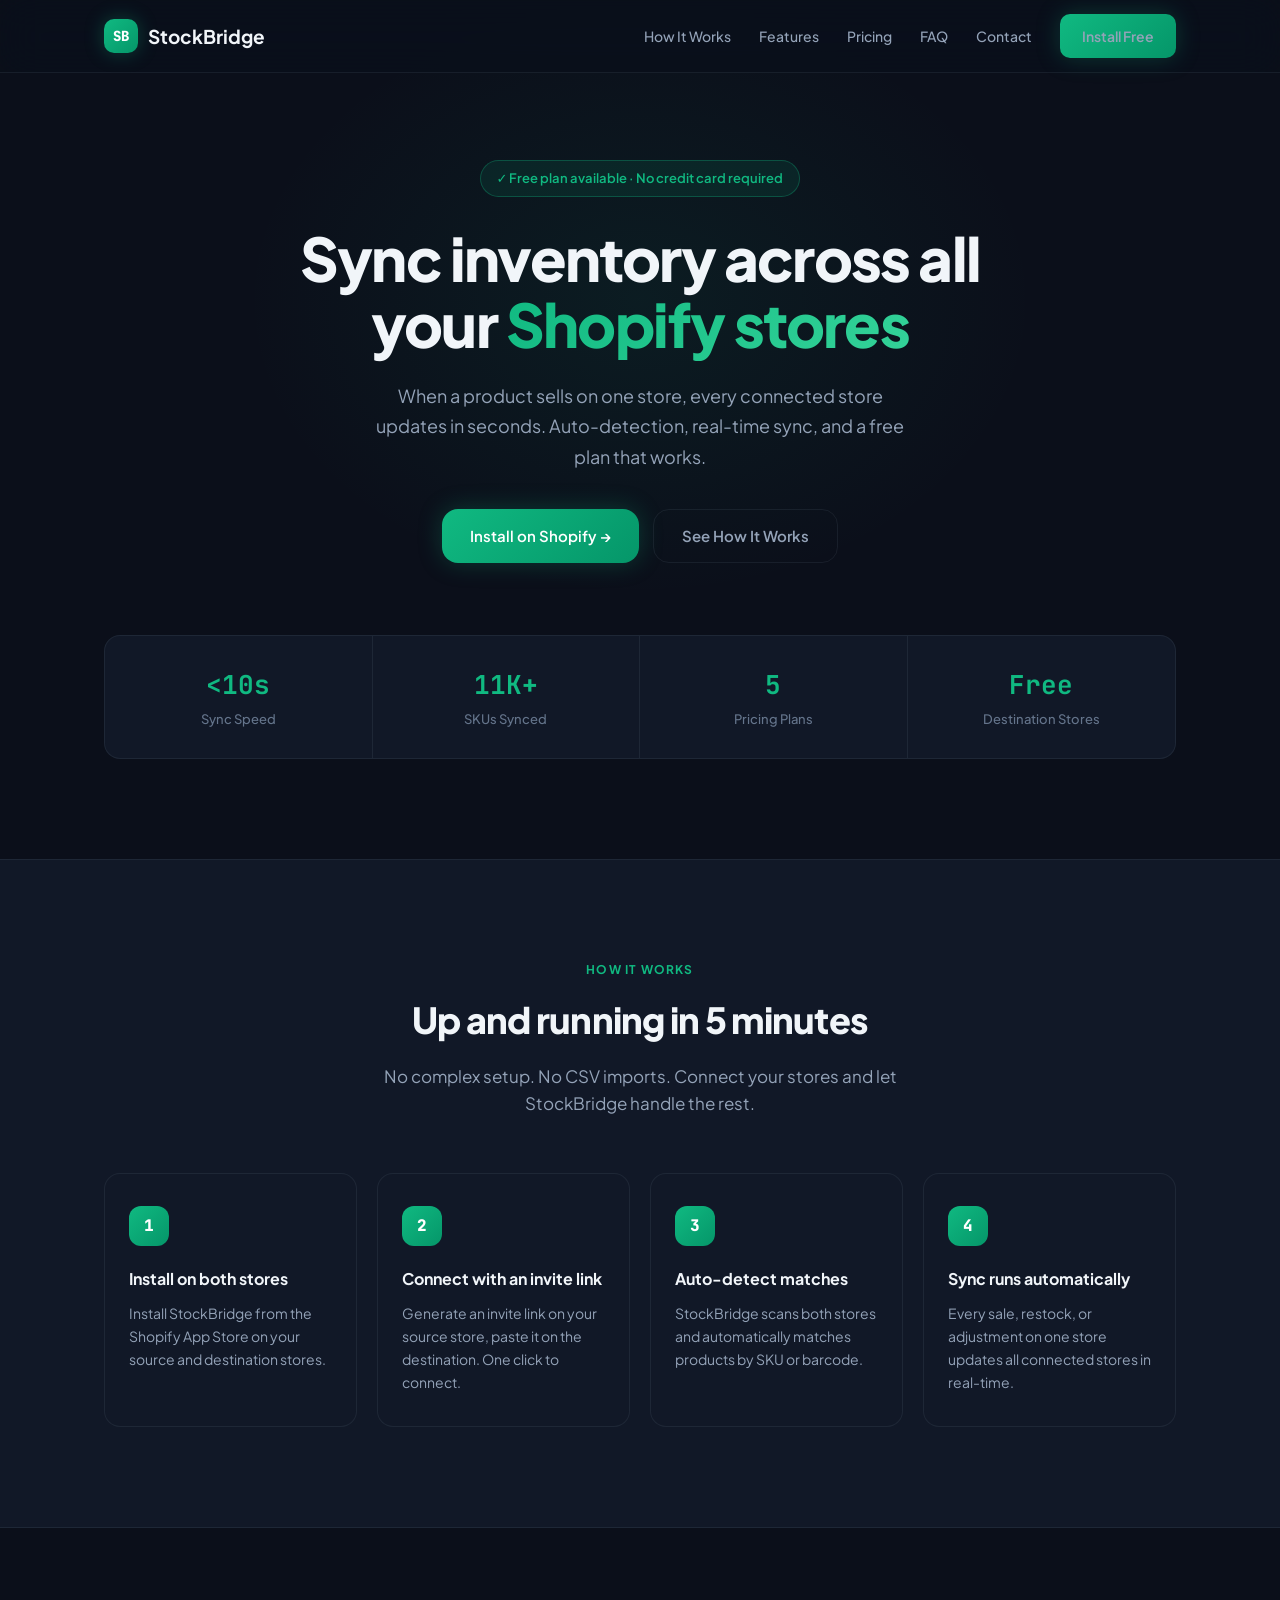
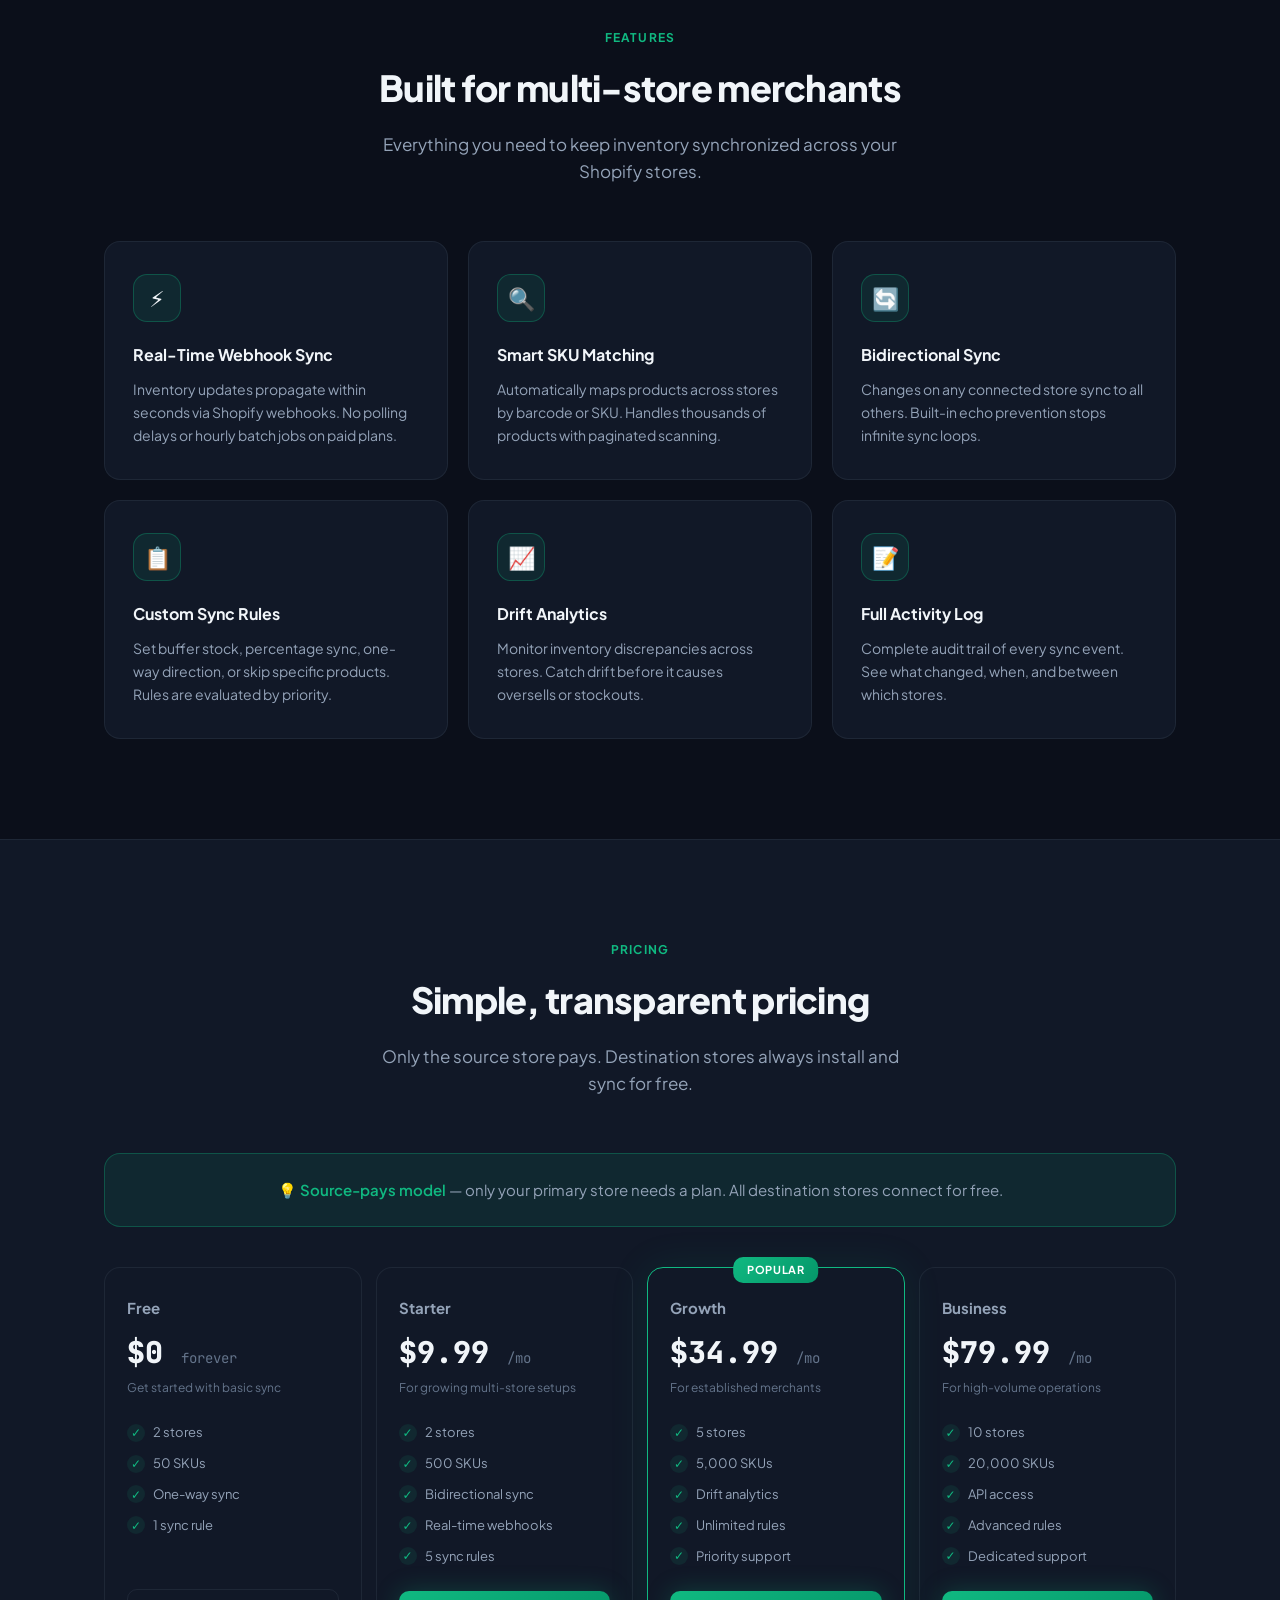
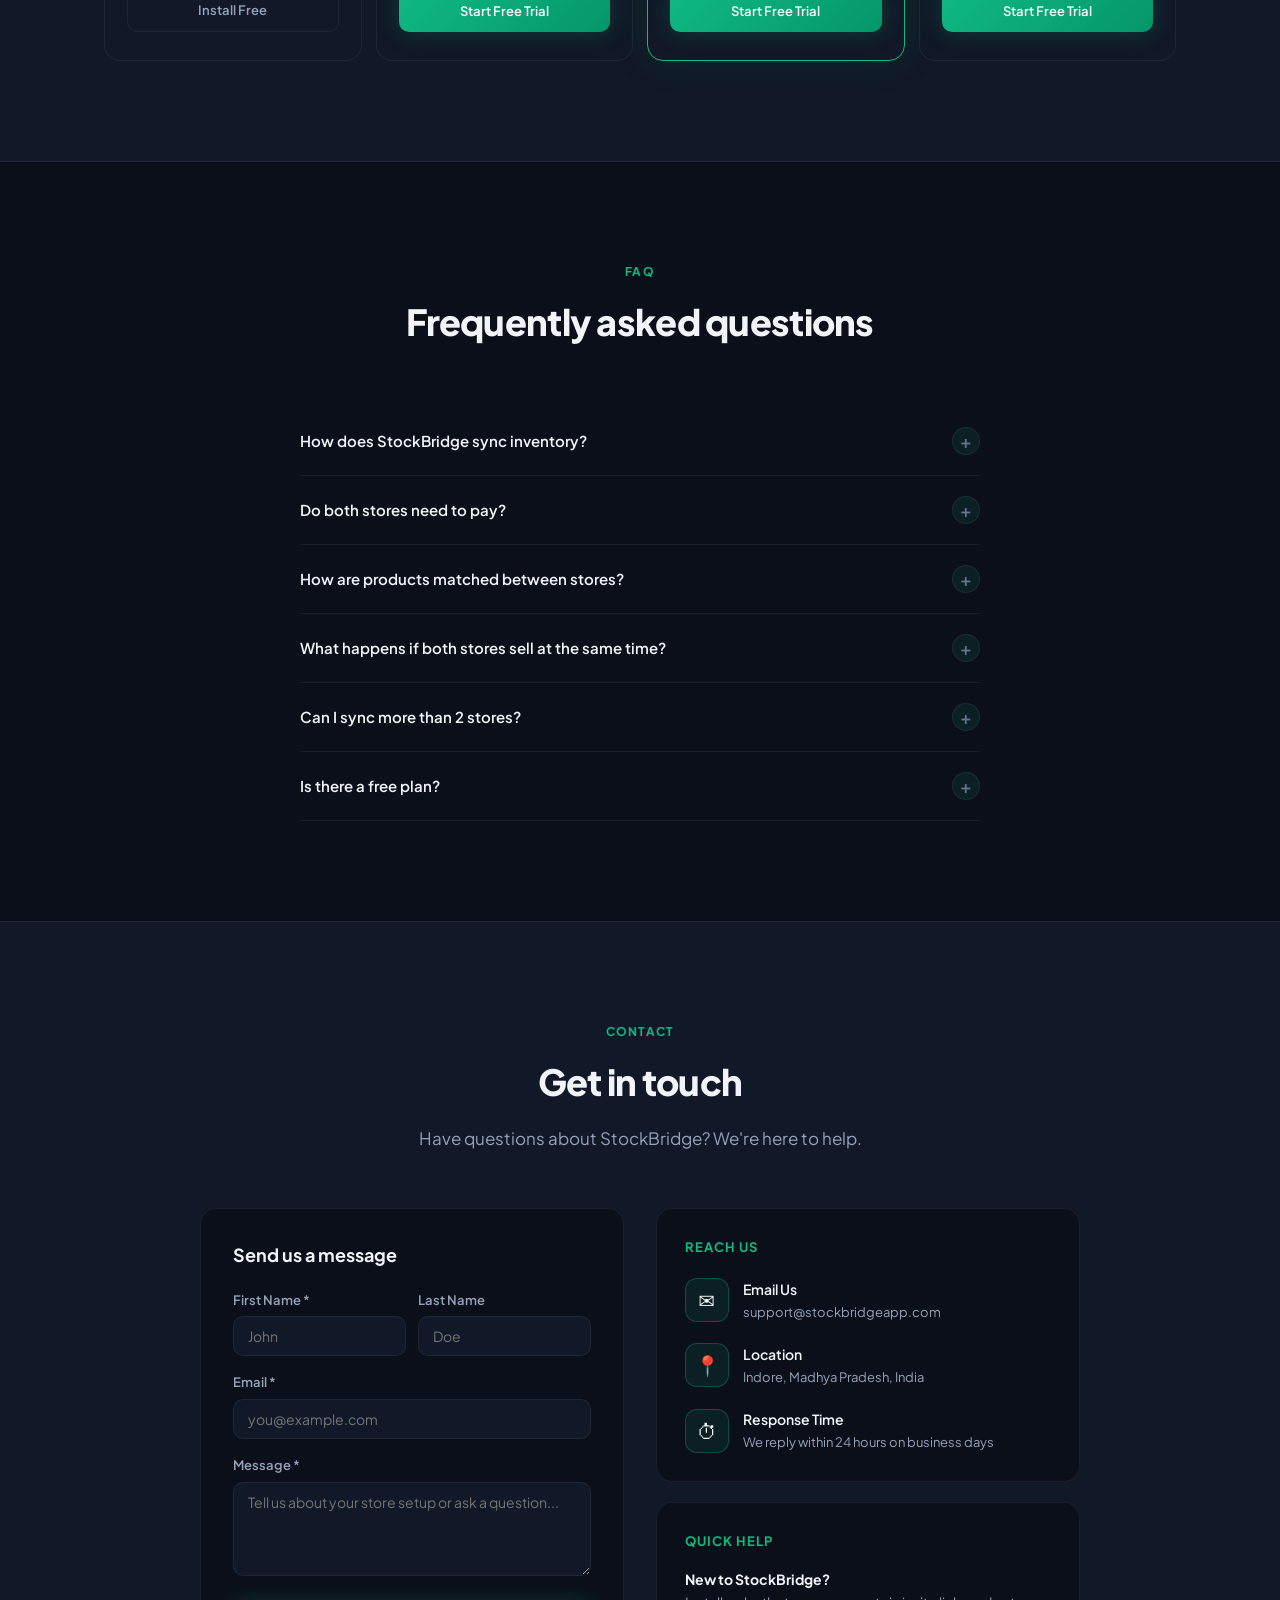
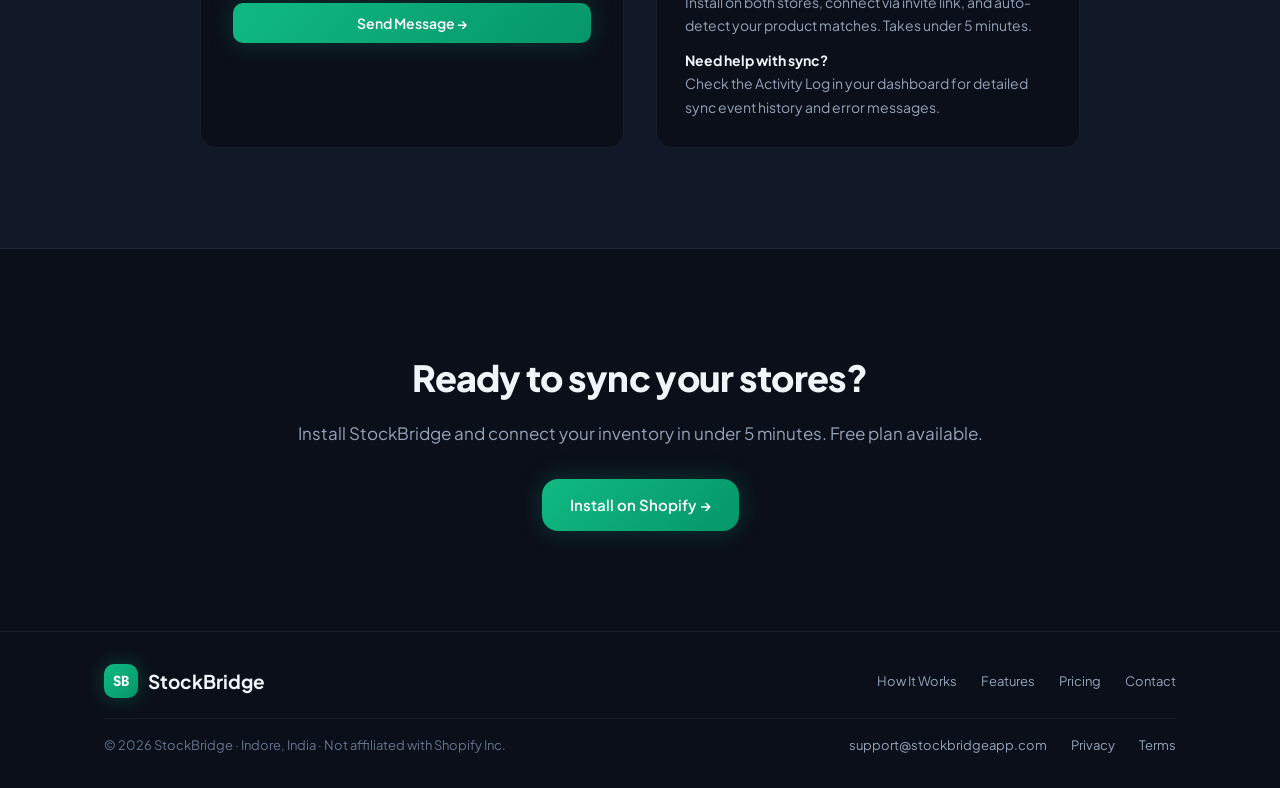
==== commit ba4299c3: "fix: remove Enterprise plan, not offered in App Store listing" ====
--- a/index.html
+++ b/index.html
@@ -10,8 +10,8 @@
   <meta property="og:type" content="website">
   <meta property="og:url" content="https://stockbridgeapp.com">
   <meta property="og:image" content="https://stockbridgeapp.com/og-image.png">
-  <meta property="og:image:width" content="1200">
-  <meta property="og:image:height" content="630">
+  <meta property="og:image:width" content="1600">
+  <meta property="og:image:height" content="900">
   <meta property="og:site_name" content="StockBridge">
   <meta name="twitter:card" content="summary_large_image">
   <meta name="twitter:title" content="StockBridge — Multi-Store Inventory Sync for Shopify">
@@ -394,7 +394,7 @@
 
     /* PRICING */
     .pricing-grid {
-      display: grid; grid-template-columns: repeat(5, 1fr); gap: 14px;
+      display: grid; grid-template-columns: repeat(4, 1fr); gap: 14px;
     }
     .plan {
       background: var(--bg-card);
@@ -713,18 +713,6 @@
         </ul>
         <a href="https://apps.shopify.com/stockbridge-2" class="btn btn-primary">Start Free Trial</a>
       </div>
-      <div class="plan">
-        <div class="plan-name">Enterprise</div>
-        <div class="plan-price">$149.99 <small>/mo</small></div>
-        <div class="plan-desc">Unlimited everything</div>
-        <ul class="plan-list">
-          <li>Unlimited stores</li>
-          <li>Unlimited SKUs</li>
-          <li>SLA guarantee</li>
-          <li>Dedicated manager</li>
-        </ul>
-        <a href="https://apps.shopify.com/stockbridge-2" class="btn btn-primary">Contact Sales</a>
-      </div>
     </div>
   </div>
 </section>
@@ -770,7 +758,7 @@
           Can I sync more than 2 stores?
           <span class="faq-toggle">+</span>
         </div>
-        <div class="faq-a">Yes. Growth supports 5 stores, Business supports 10, and Enterprise has unlimited stores. All connected stores sync with each other automatically.</div>
+        <div class="faq-a">Yes. Growth supports 5 stores and Business supports 10. All connected stores sync with each other automatically.</div>
       </div>
       <div class="faq-item">
         <div class="faq-q" onclick="this.parentElement.classList.toggle('open')">
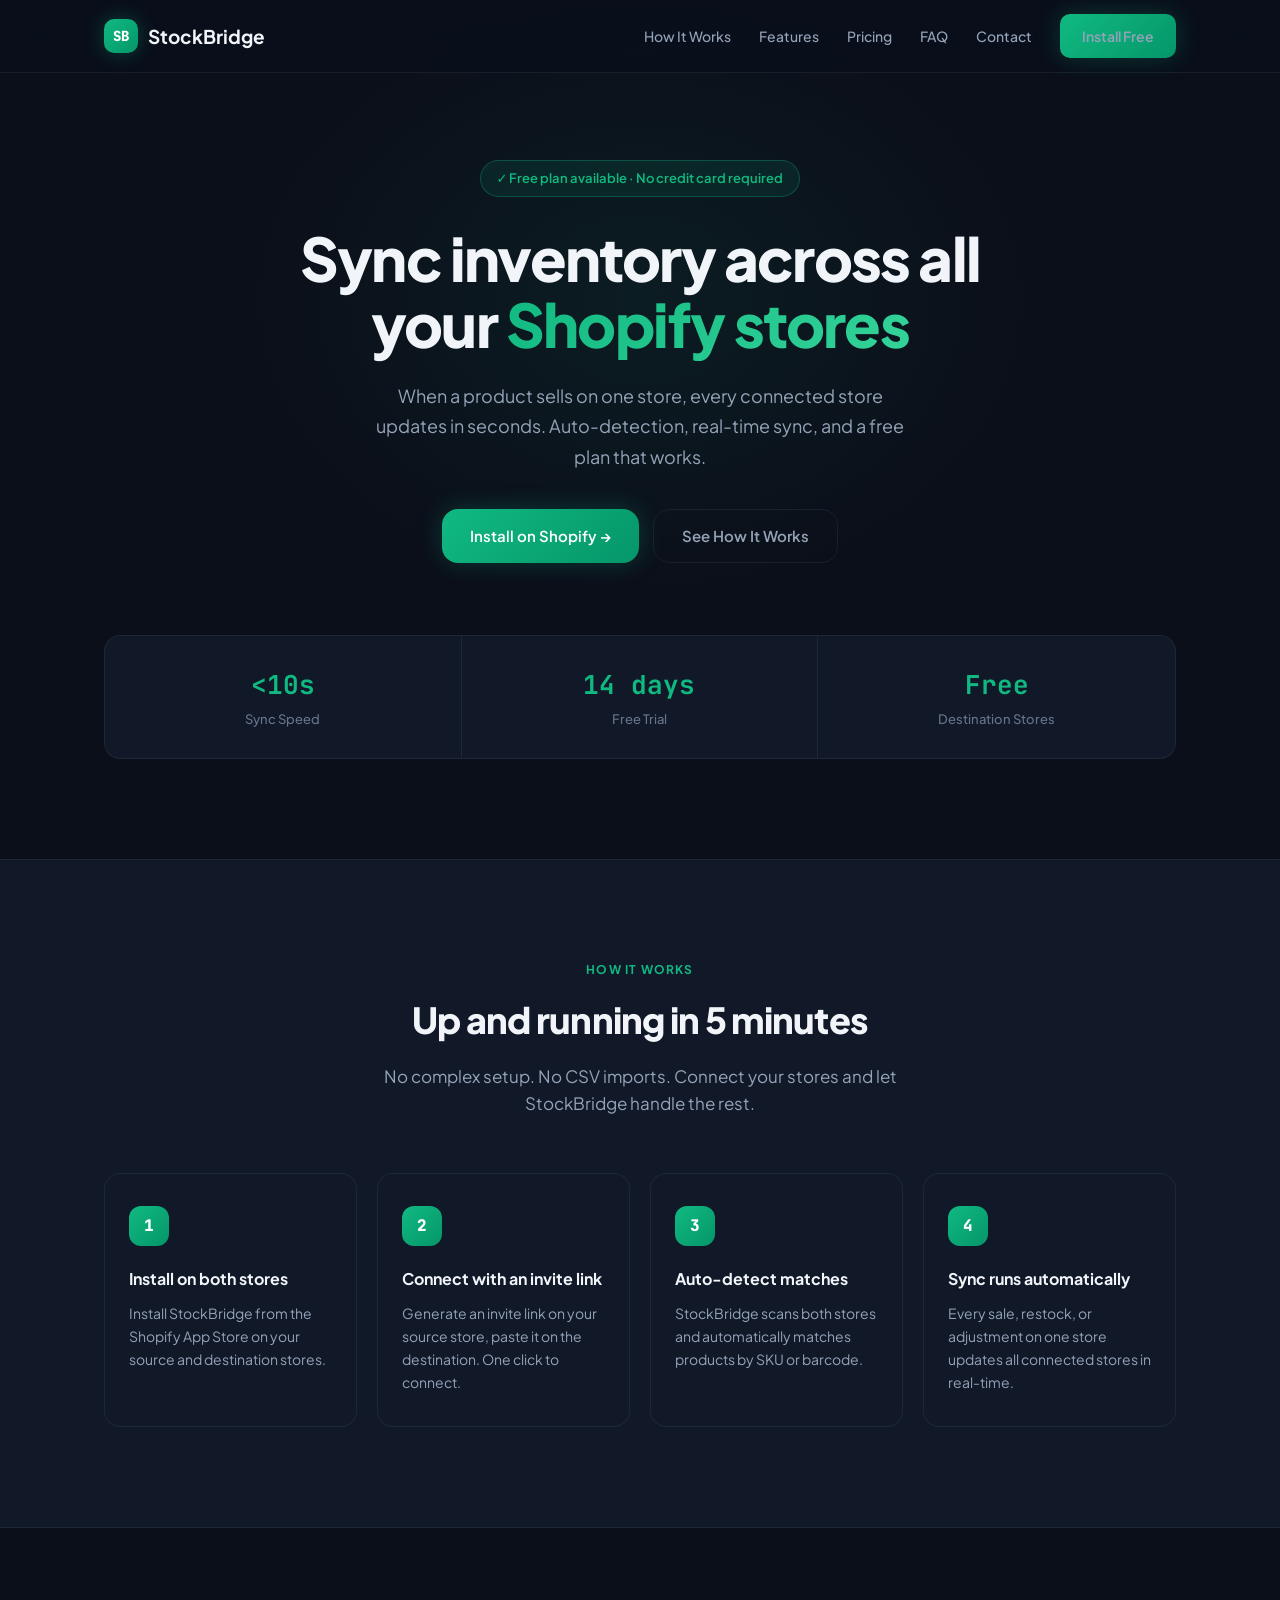
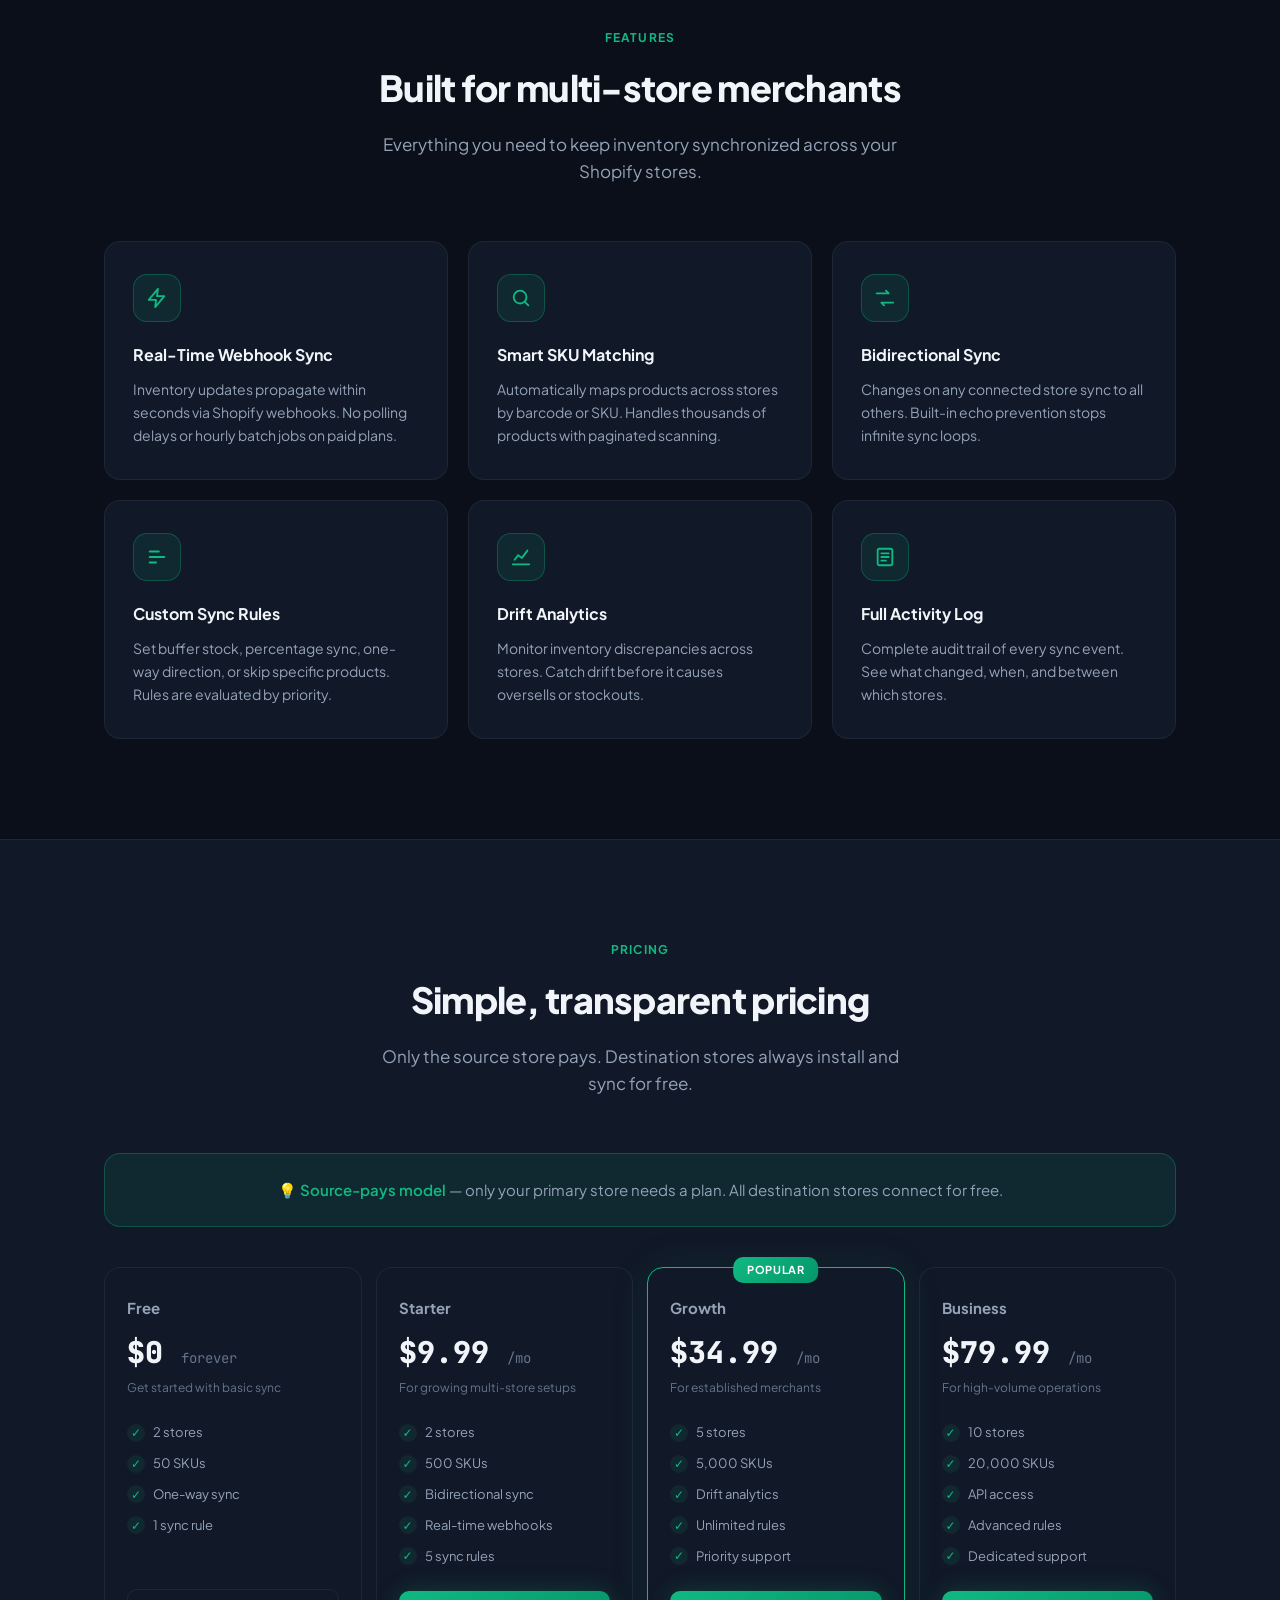
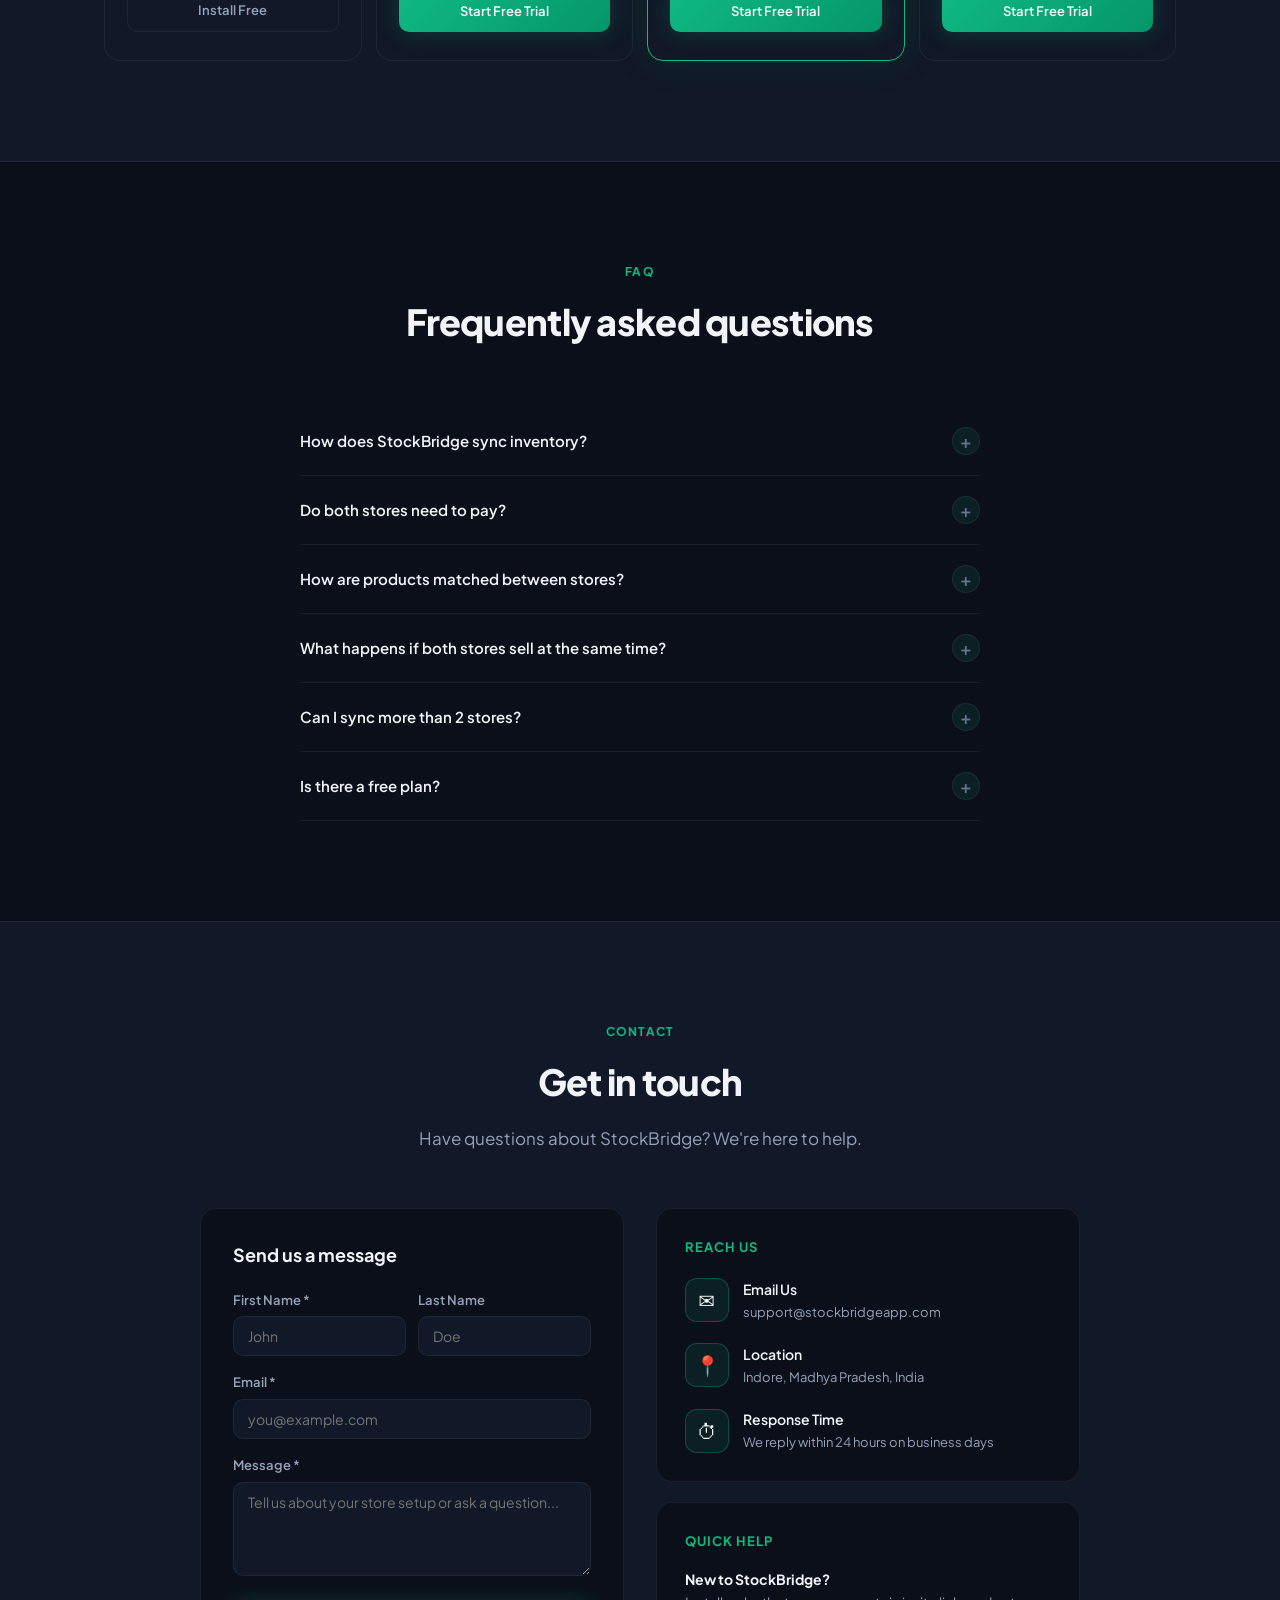
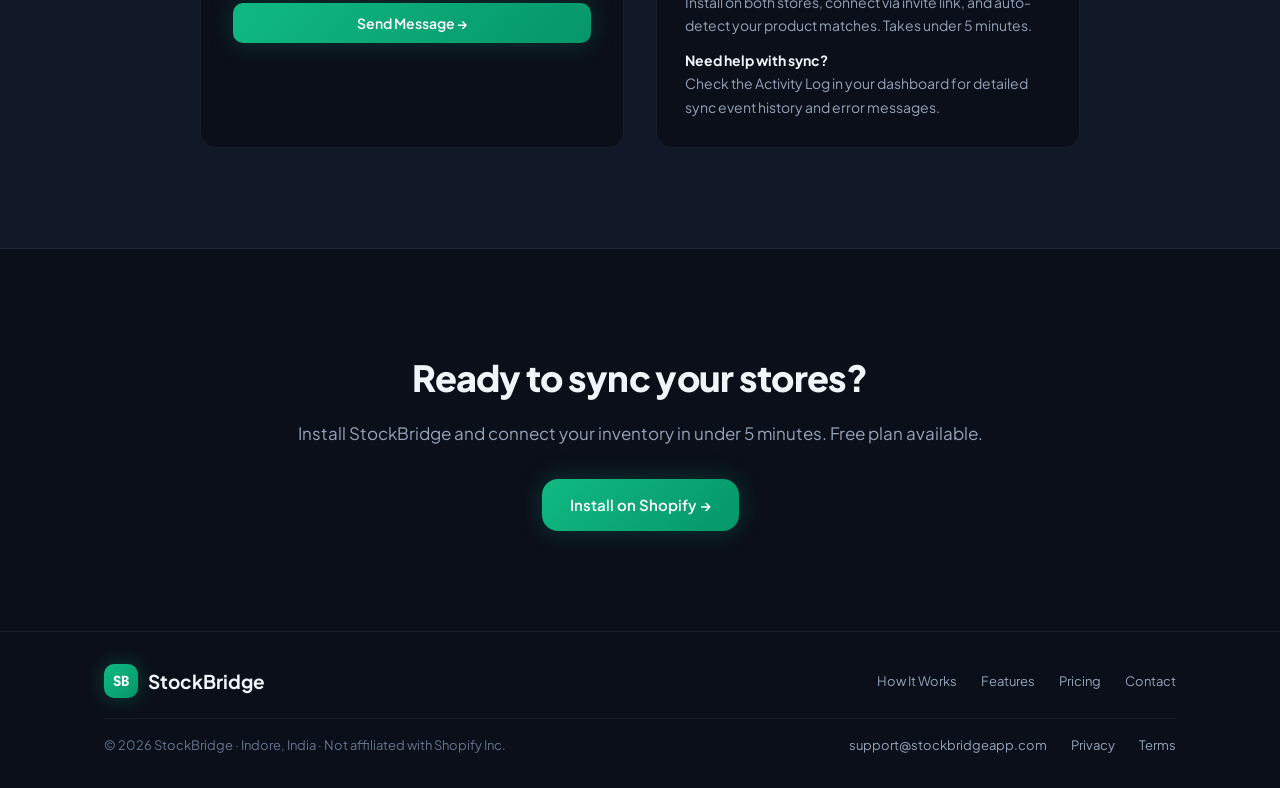
==== commit bf028ba2: "site: honest hero stats, SVG icons, support email routing, static legal pages" ====
--- a/index.html
+++ b/index.html
@@ -293,7 +293,7 @@
     /* STATS BAR */
     .stats-bar {
       margin-top: 72px;
-      display: grid; grid-template-columns: repeat(4, 1fr);
+      display: grid; grid-template-columns: repeat(3, 1fr);
       background: var(--bg-card);
       border: 1px solid var(--border);
       border-radius: var(--radius);
@@ -567,8 +567,7 @@
     </div>
     <div class="stats-bar">
       <div class="stat-item"><div class="stat-num">&lt;10s</div><div class="stat-label">Sync Speed</div></div>
-      <div class="stat-item"><div class="stat-num">11K+</div><div class="stat-label">SKUs Synced</div></div>
-      <div class="stat-item"><div class="stat-num">5</div><div class="stat-label">Pricing Plans</div></div>
+      <div class="stat-item"><div class="stat-num">14 days</div><div class="stat-label">Free Trial</div></div>
       <div class="stat-item"><div class="stat-num">Free</div><div class="stat-label">Destination Stores</div></div>
     </div>
   </div>
@@ -617,32 +616,32 @@
     </div>
     <div class="features">
       <div class="feature">
-        <div class="feature-icon">&#9889;</div>
+        <div class="feature-icon"><svg width="22" height="22" viewBox="0 0 24 24" fill="none" stroke="var(--accent)" stroke-width="2" stroke-linecap="round" stroke-linejoin="round" aria-hidden="true"><path d="M13 2 3 14h8l-1 8 10-12h-8l1-8z"/></svg></div>
         <h3>Real-Time Webhook Sync</h3>
         <p>Inventory updates propagate within seconds via Shopify webhooks. No polling delays or hourly batch jobs on paid plans.</p>
       </div>
       <div class="feature">
-        <div class="feature-icon">&#128269;</div>
+        <div class="feature-icon"><svg width="22" height="22" viewBox="0 0 24 24" fill="none" stroke="var(--accent)" stroke-width="2" stroke-linecap="round" stroke-linejoin="round" aria-hidden="true"><circle cx="11" cy="11" r="7"/><path d="m20 20-3.5-3.5"/></svg></div>
         <h3>Smart SKU Matching</h3>
         <p>Automatically maps products across stores by barcode or SKU. Handles thousands of products with paginated scanning.</p>
       </div>
       <div class="feature">
-        <div class="feature-icon">&#128260;</div>
+        <div class="feature-icon"><svg width="22" height="22" viewBox="0 0 24 24" fill="none" stroke="var(--accent)" stroke-width="2" stroke-linecap="round" stroke-linejoin="round" aria-hidden="true"><path d="M3 7h13l-3-3"/><path d="M21 17H8l3 3"/></svg></div>
         <h3>Bidirectional Sync</h3>
         <p>Changes on any connected store sync to all others. Built-in echo prevention stops infinite sync loops.</p>
       </div>
       <div class="feature">
-        <div class="feature-icon">&#128203;</div>
+        <div class="feature-icon"><svg width="22" height="22" viewBox="0 0 24 24" fill="none" stroke="var(--accent)" stroke-width="2" stroke-linecap="round" stroke-linejoin="round" aria-hidden="true"><path d="M4 6h10"/><path d="M4 12h16"/><path d="M4 18h7"/></svg></div>
         <h3>Custom Sync Rules</h3>
         <p>Set buffer stock, percentage sync, one-way direction, or skip specific products. Rules are evaluated by priority.</p>
       </div>
       <div class="feature">
-        <div class="feature-icon">&#128200;</div>
+        <div class="feature-icon"><svg width="22" height="22" viewBox="0 0 24 24" fill="none" stroke="var(--accent)" stroke-width="2" stroke-linecap="round" stroke-linejoin="round" aria-hidden="true"><path d="M3 20h18"/><path d="m5 15 4-5 4 3 6-8"/></svg></div>
         <h3>Drift Analytics</h3>
         <p>Monitor inventory discrepancies across stores. Catch drift before it causes oversells or stockouts.</p>
       </div>
       <div class="feature">
-        <div class="feature-icon">&#128221;</div>
+        <div class="feature-icon"><svg width="22" height="22" viewBox="0 0 24 24" fill="none" stroke="var(--accent)" stroke-width="2" stroke-linecap="round" stroke-linejoin="round" aria-hidden="true"><rect x="4" y="3" width="16" height="18" rx="2"/><path d="M8 8h8"/><path d="M8 12h8"/><path d="M8 16h5"/></svg></div>
         <h3>Full Activity Log</h3>
         <p>Complete audit trail of every sync event. See what changed, when, and between which stores.</p>
       </div>
@@ -783,7 +782,7 @@
       <!-- Contact Form -->
       <div style="background:var(--bg);border:1px solid var(--border);border-radius:var(--radius);padding:32px">
         <h3 style="font-size:18px;font-weight:700;margin-bottom:20px">Send us a message</h3>
-        <form action="https://formsubmit.co/satyam.shopifydev@gmail.com" method="POST" style="display:flex;flex-direction:column;gap:16px">
+        <form action="https://formsubmit.co/support@stockbridgeapp.com" method="POST" style="display:flex;flex-direction:column;gap:16px">
           <input type="hidden" name="_subject" value="StockBridge Website Contact">
           <input type="hidden" name="_captcha" value="false">
           <input type="hidden" name="_next" value="https://stockbridgeapp.com">
@@ -882,8 +881,8 @@
       <div class="copy">&copy; 2026 StockBridge &middot; Indore, India &middot; Not affiliated with Shopify Inc.</div>
       <div class="f-links">
         <a href="mailto:support@stockbridgeapp.com">support@stockbridgeapp.com</a>
-        <a href="https://app.stockbridgeapp.com/privacy">Privacy</a>
-        <a href="https://app.stockbridgeapp.com/terms">Terms</a>
+        <a href="/privacy.html">Privacy</a>
+        <a href="/terms.html">Terms</a>
       </div>
     </div>
   </div>
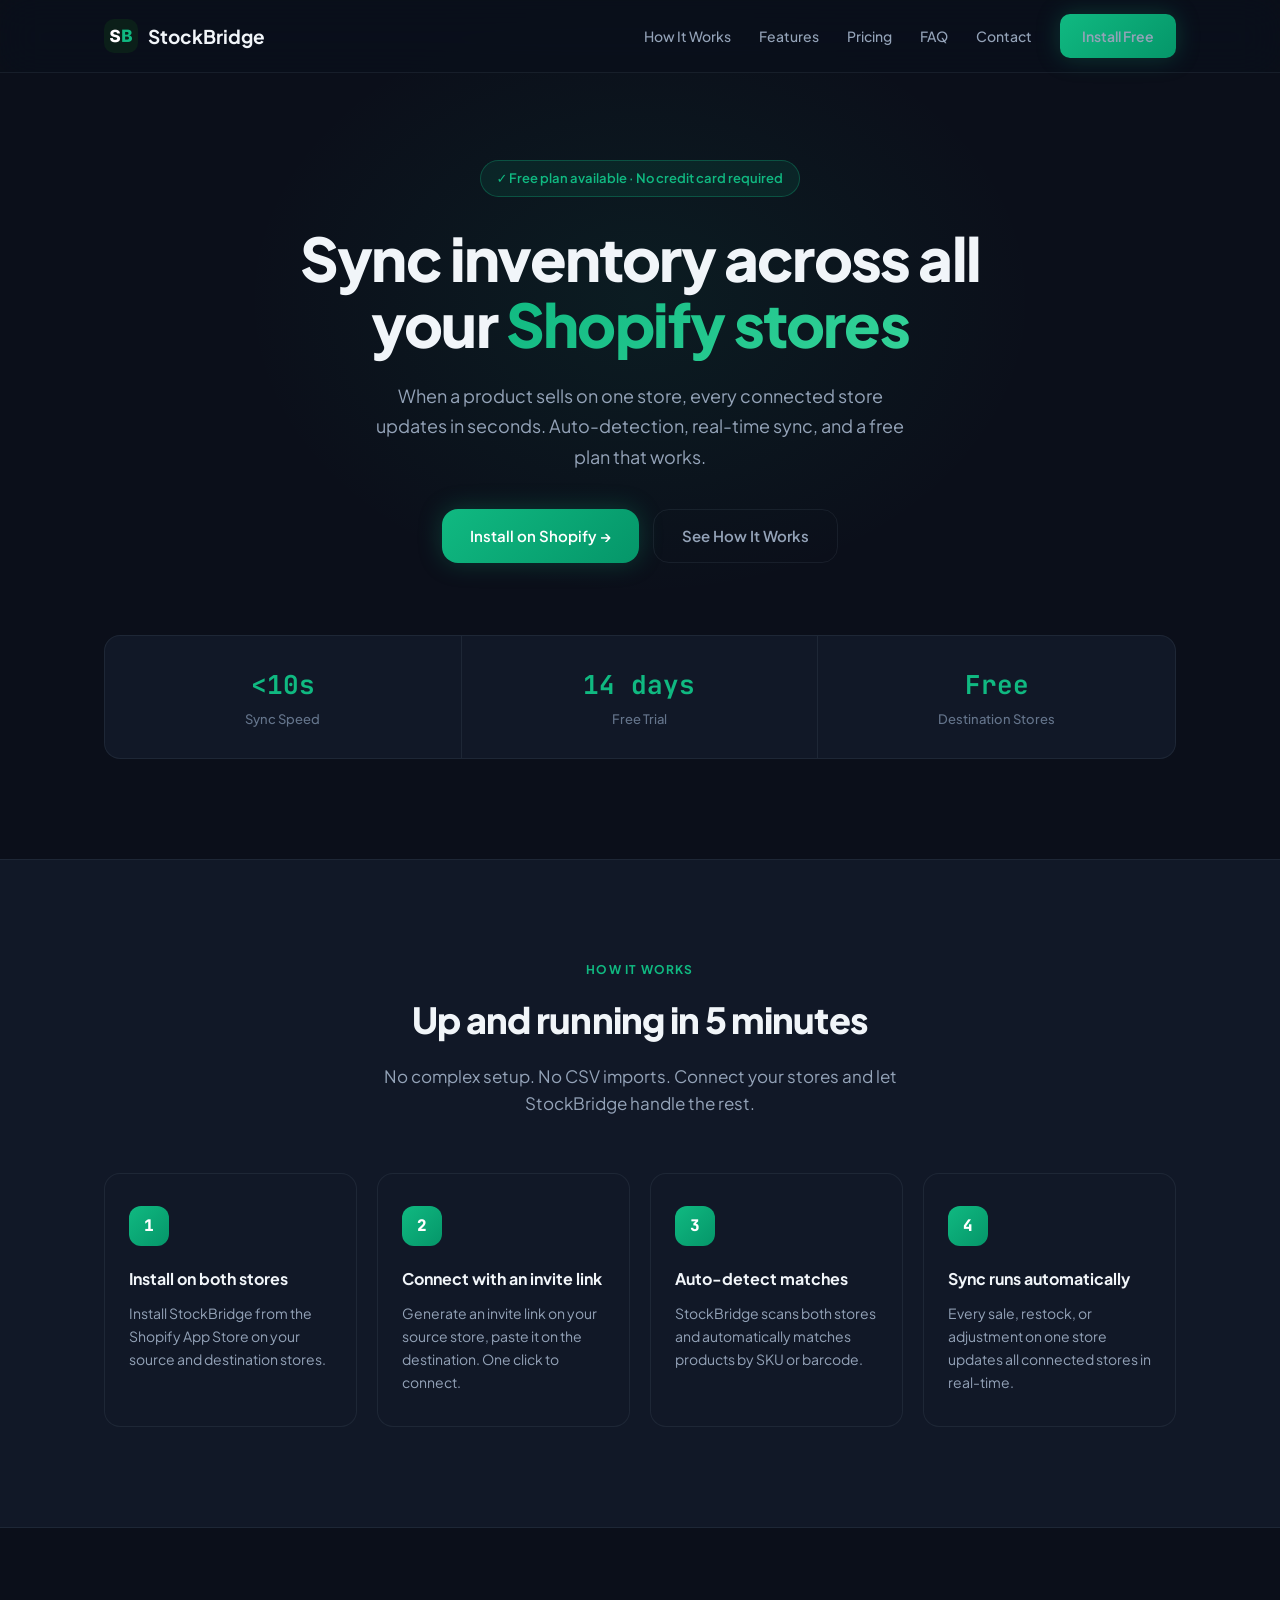
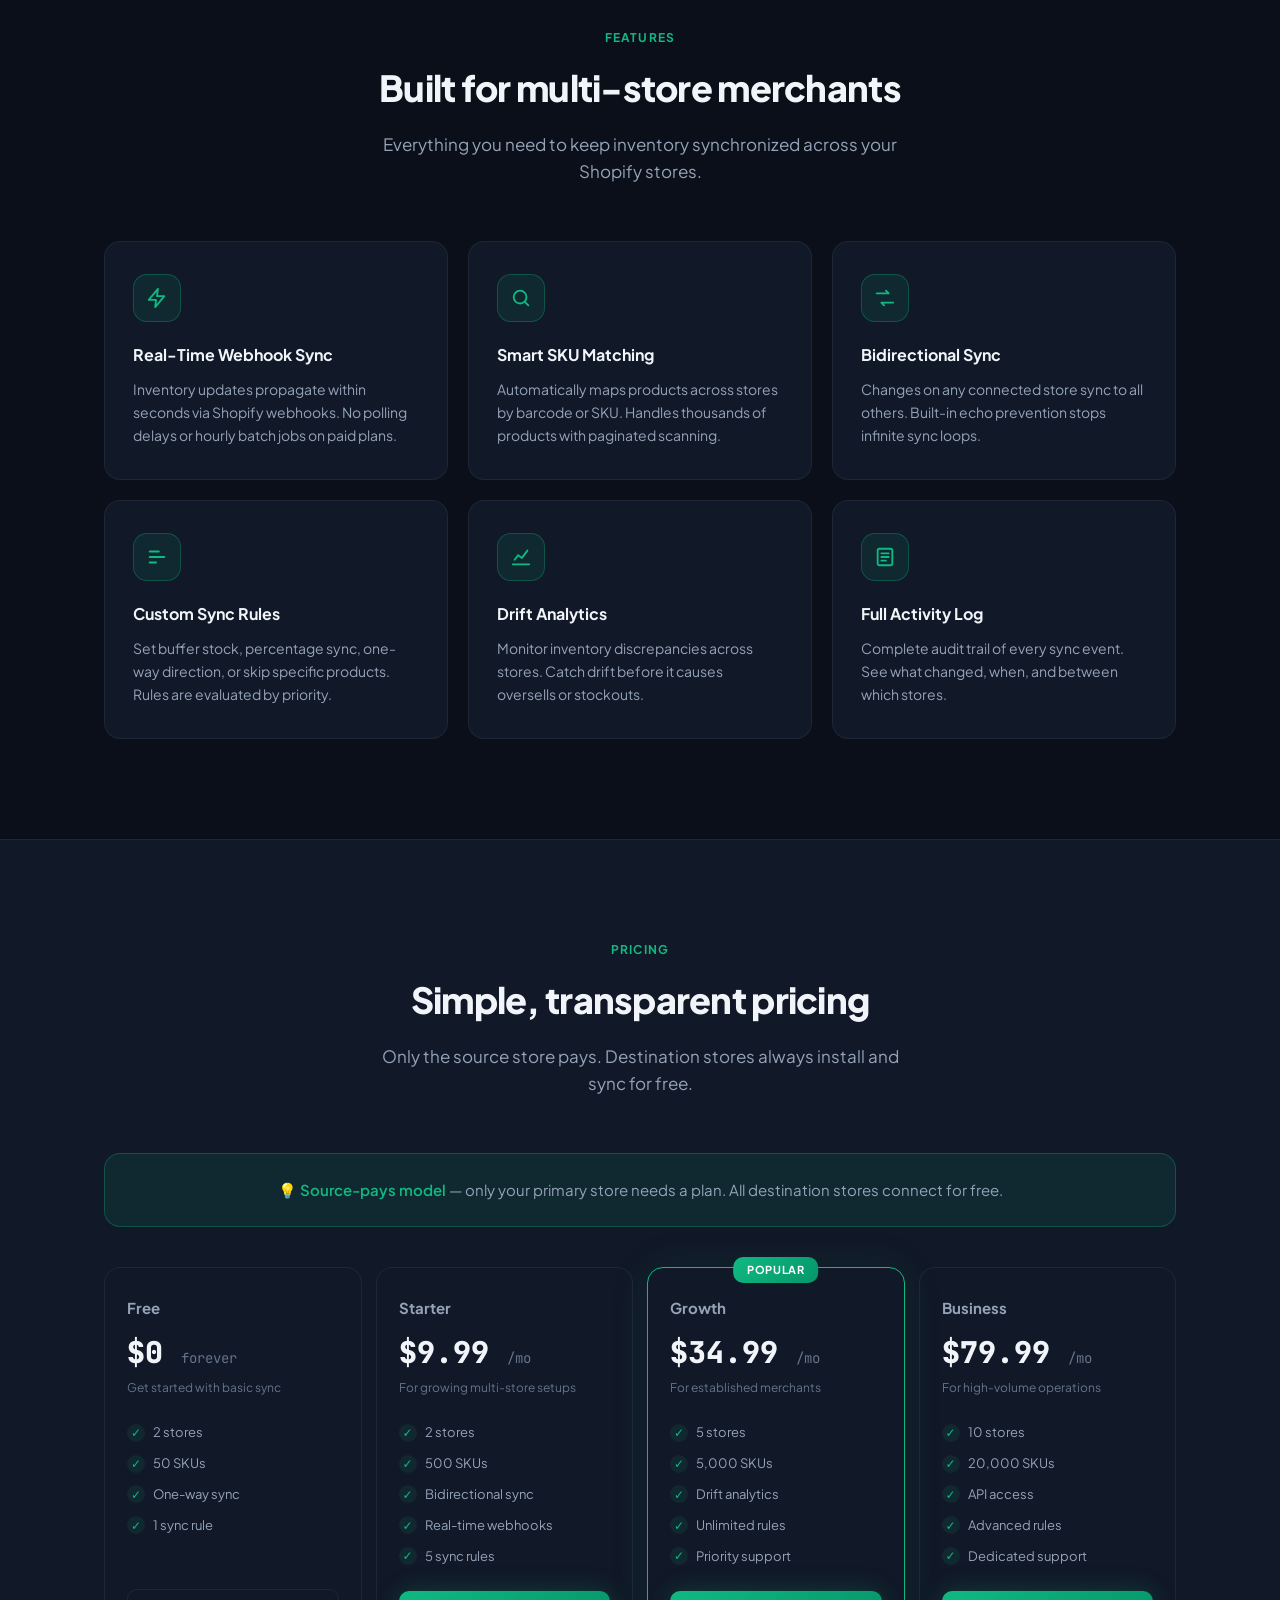
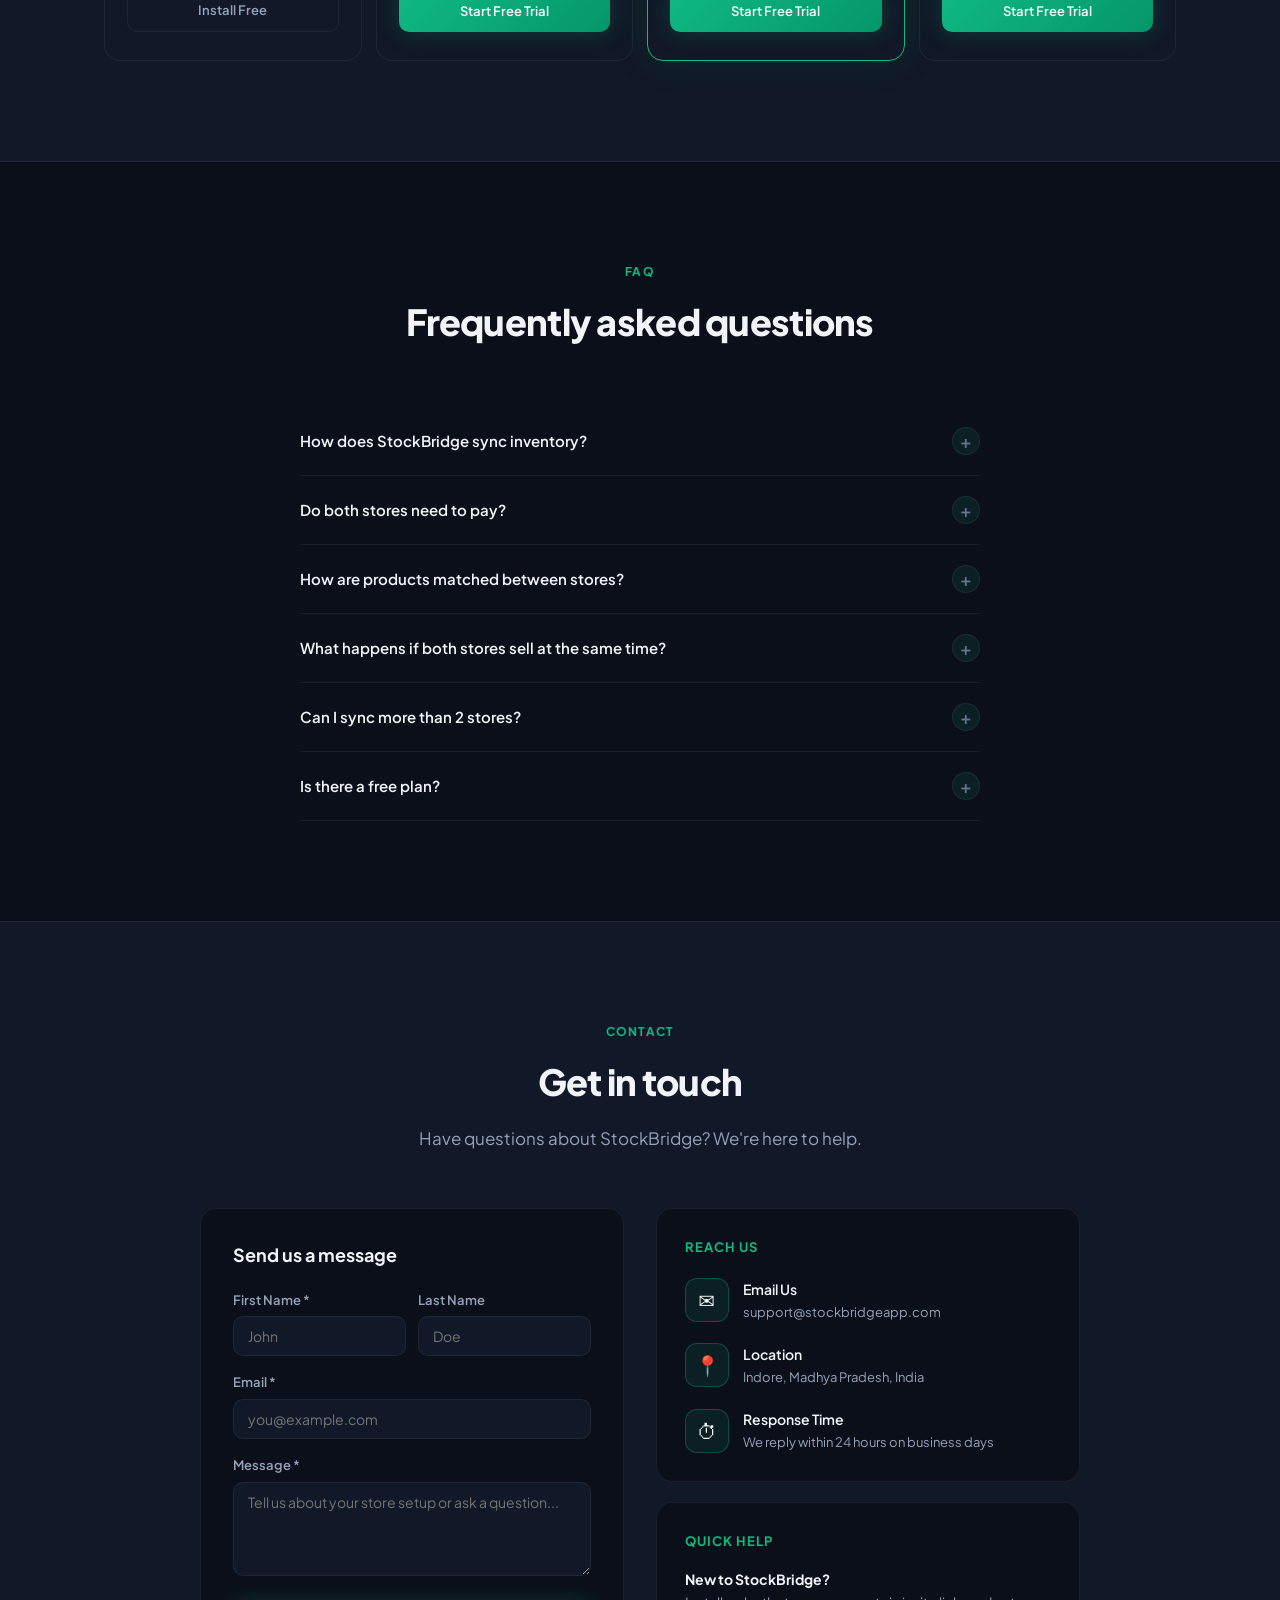
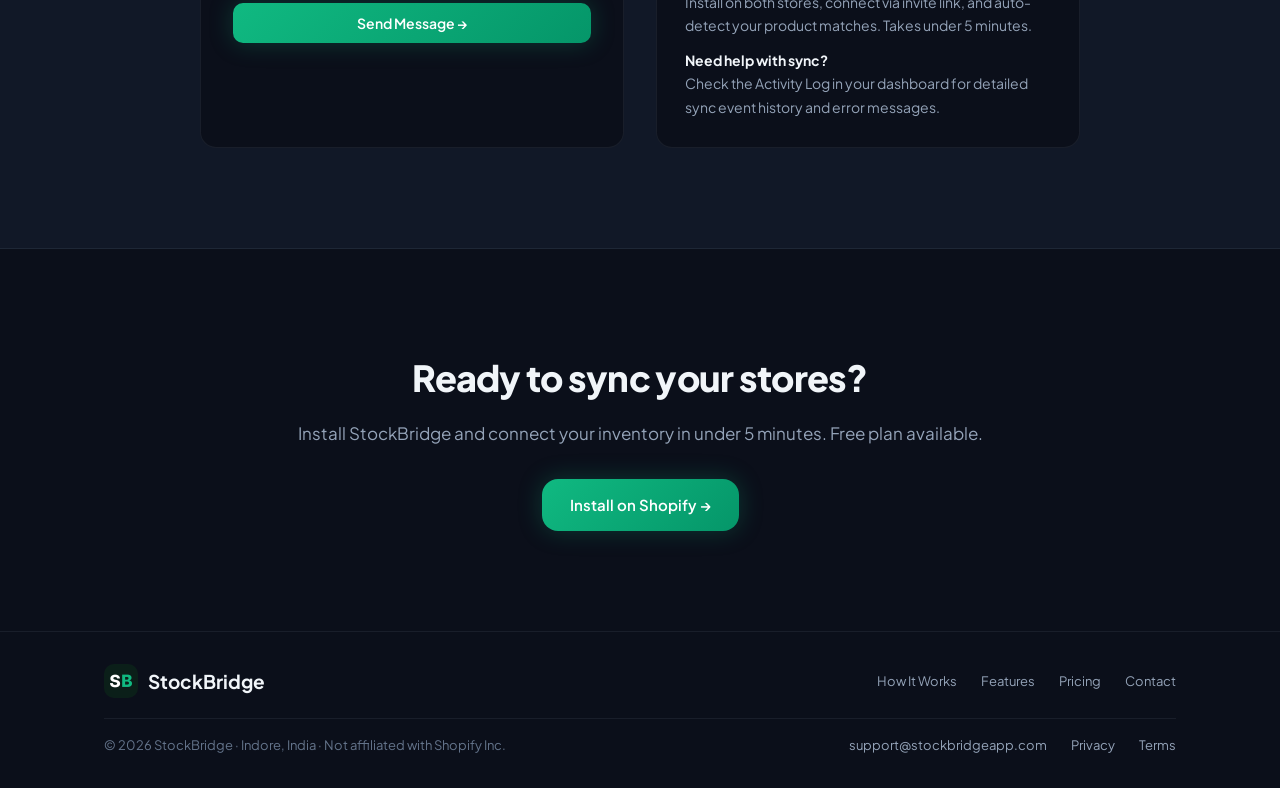
==== commit c954a750: "chore: use new app icon as site logo and favicon" ====
--- a/index.html
+++ b/index.html
@@ -151,7 +151,8 @@
   }
   </script>
 
-  <link rel="icon" href="https://app.stockbridgeapp.com/favicon.ico">
+  <link rel="icon" href="favicon.ico">
+  <link rel="apple-touch-icon" href="apple-touch-icon.png">
   <link rel="preconnect" href="https://fonts.googleapis.com">
   <link rel="preconnect" href="https://fonts.gstatic.com" crossorigin>
   <link href="https://fonts.googleapis.com/css2?family=Plus+Jakarta+Sans:ital,wght@0,400;0,500;0,600;0,700;0,800;1,400&family=JetBrains+Mono:wght@400;500;600&display=swap" rel="stylesheet">
@@ -206,10 +207,7 @@
     }
     .logo-mark {
       width: 34px; height: 34px; border-radius: 10px;
-      background: linear-gradient(135deg, #10B981, #059669);
-      display: flex; align-items: center; justify-content: center;
-      color: white; font-weight: 800; font-size: 14px; font-family: var(--mono);
-      box-shadow: 0 0 20px rgba(16, 185, 129, 0.3);
+      display: block; object-fit: contain;
     }
     .nav-links {
       display: flex; align-items: center; gap: 28px;
@@ -540,7 +538,7 @@
 <nav>
   <div class="container">
     <a href="/" class="logo" style="text-decoration:none">
-      <div class="logo-mark">SB</div>
+      <img class="logo-mark" src="logo.png" alt="StockBridge" width="34" height="34">
       StockBridge
     </a>
     <div class="nav-links">
@@ -867,7 +865,7 @@
   <div class="container" style="flex-direction:column;gap:20px">
     <div style="display:flex;justify-content:space-between;align-items:center;flex-wrap:wrap;gap:16px;width:100%">
       <a href="/" class="logo" style="text-decoration:none">
-        <div class="logo-mark">SB</div>
+        <img class="logo-mark" src="logo.png" alt="StockBridge" width="34" height="34">
         StockBridge
       </a>
       <div class="f-links">
@@ -881,8 +879,8 @@
       <div class="copy">&copy; 2026 StockBridge &middot; Indore, India &middot; Not affiliated with Shopify Inc.</div>
       <div class="f-links">
         <a href="mailto:support@stockbridgeapp.com">support@stockbridgeapp.com</a>
-        <a href="/privacy.html">Privacy</a>
-        <a href="/terms.html">Terms</a>
+        <a href="/privacy">Privacy</a>
+        <a href="/terms">Terms</a>
       </div>
     </div>
   </div>
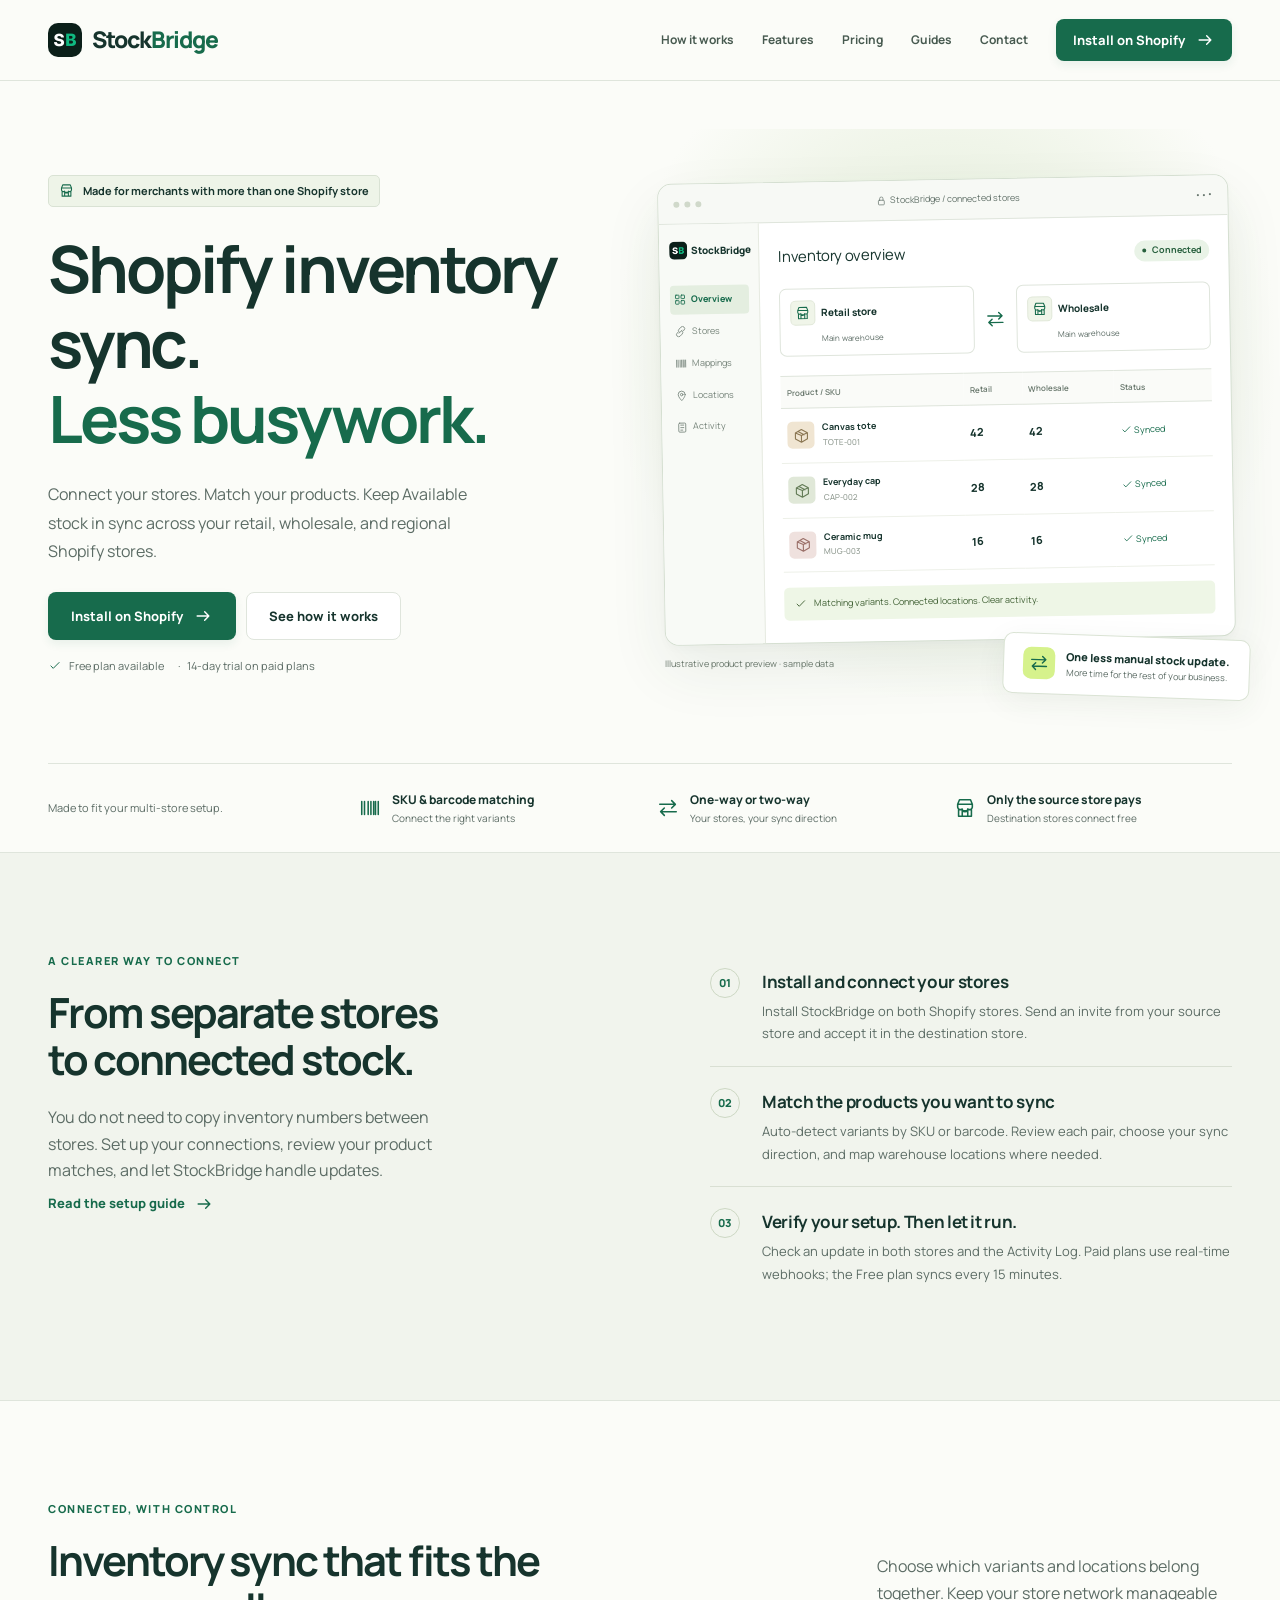
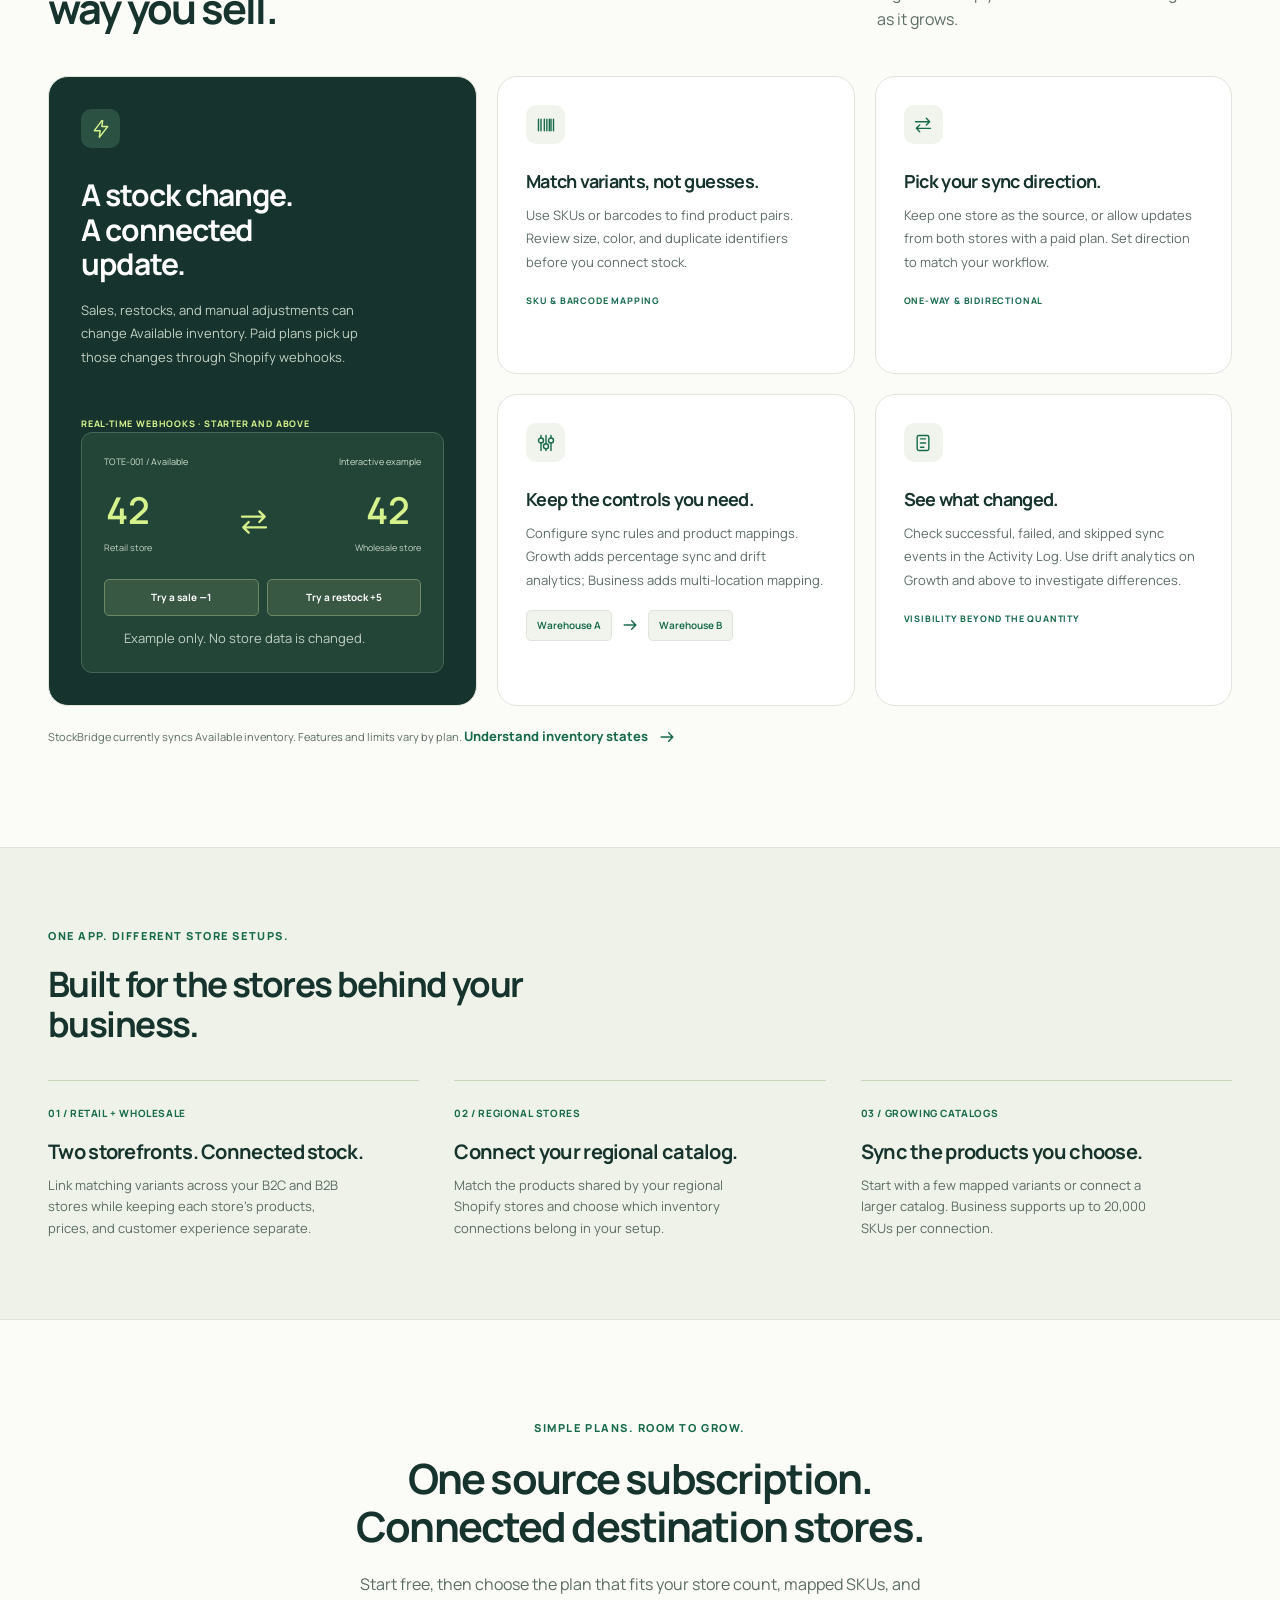
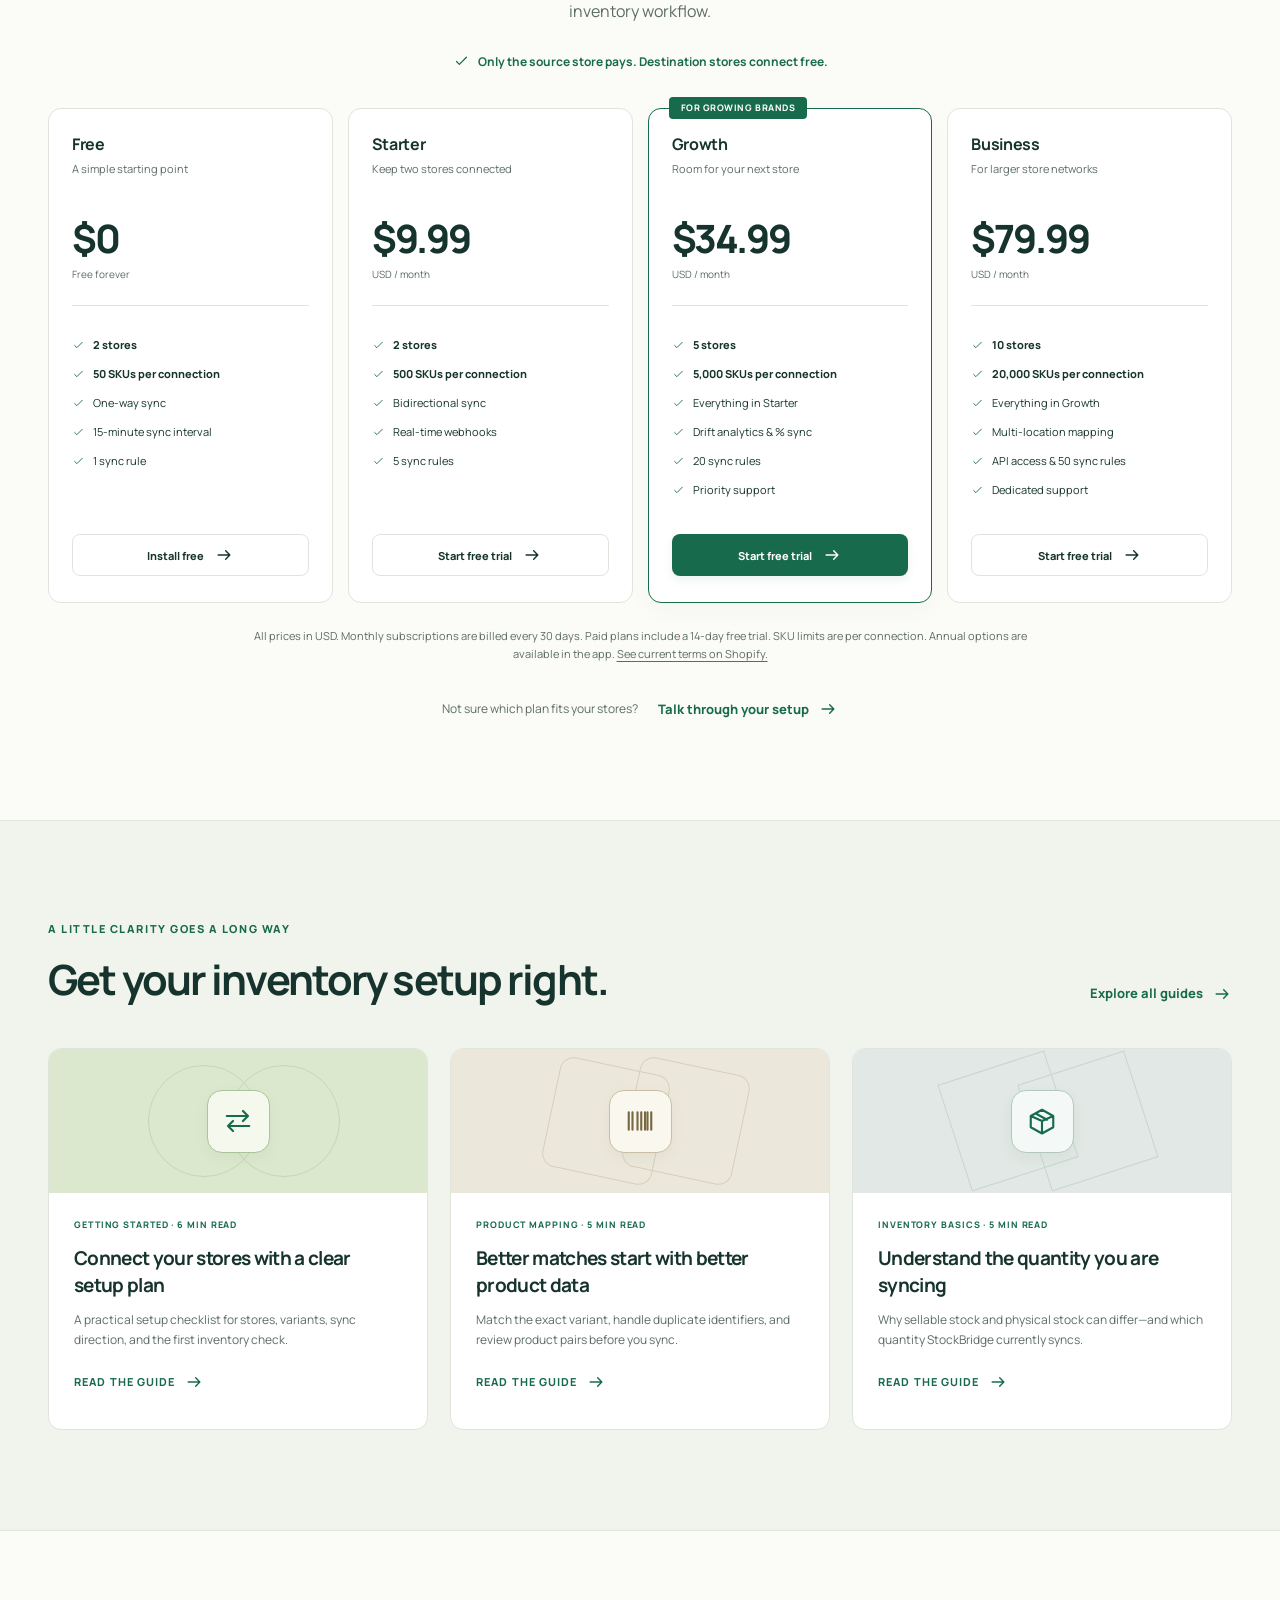
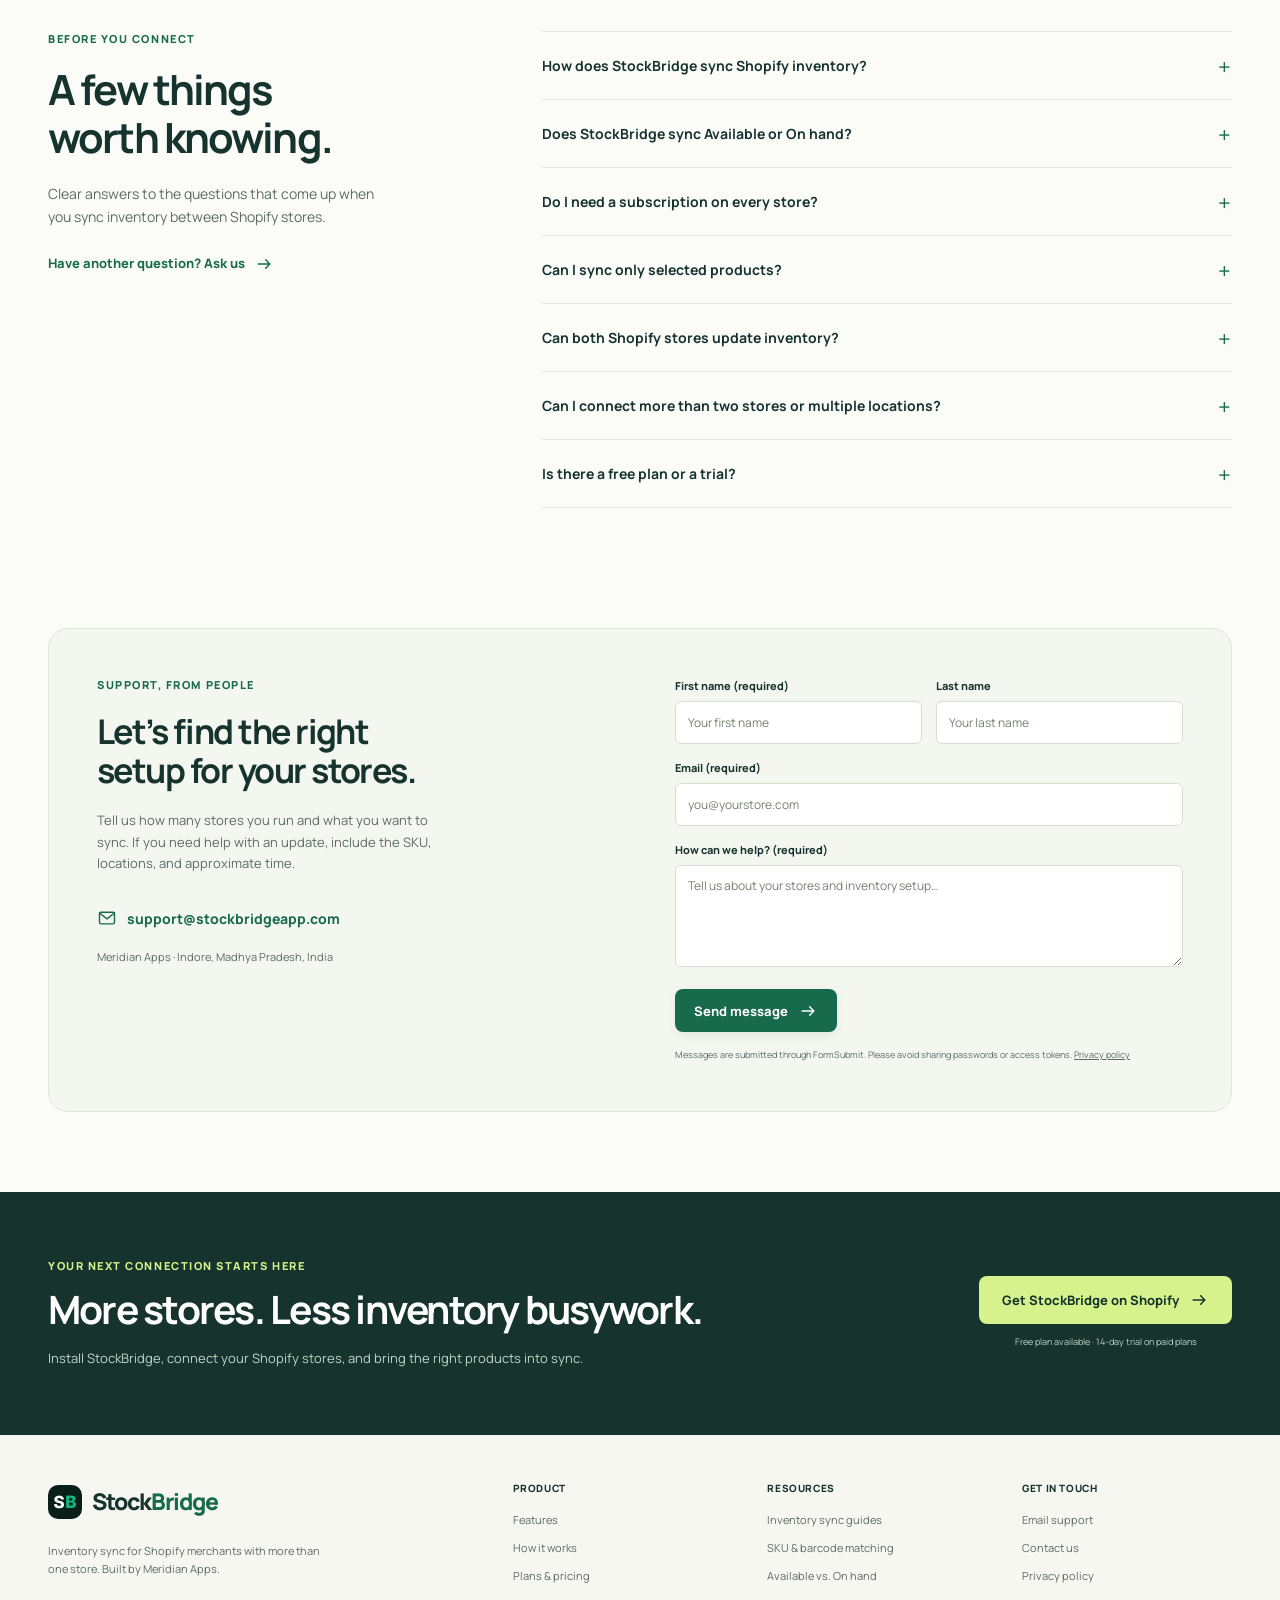
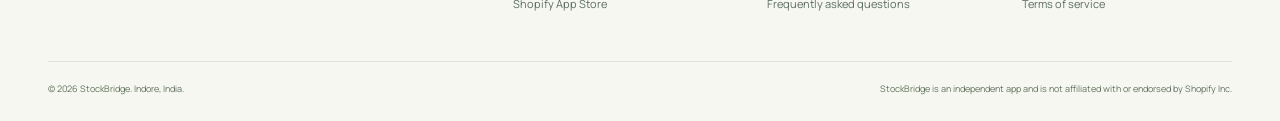
==== commit 563fdd00: "Redesign StockBridge landing site and add practical inventory SEO guides" ====
--- a/index.html
+++ b/index.html
@@ -1,890 +1,1404 @@
-<!DOCTYPE html>
+<!doctype html>
 <html lang="en">
-<head>
-  <meta charset="UTF-8">
-  <meta name="viewport" content="width=device-width, initial-scale=1.0">
-  <title>StockBridge — Multi-Store Inventory Sync for Shopify</title>
-  <meta name="description" content="Automatically sync inventory across your Shopify stores in real-time. Auto-detect product matches by SKU or barcode. Free plan available.">
-  <meta property="og:title" content="StockBridge — Multi-Store Inventory Sync for Shopify">
-  <meta property="og:description" content="Keep inventory perfectly synchronized across all your Shopify stores. Real-time sync, auto-detection, free plan available.">
-  <meta property="og:type" content="website">
-  <meta property="og:url" content="https://stockbridgeapp.com">
-  <meta property="og:image" content="https://stockbridgeapp.com/og-image.png">
-  <meta property="og:image:width" content="1600">
-  <meta property="og:image:height" content="900">
-  <meta property="og:site_name" content="StockBridge">
-  <meta name="twitter:card" content="summary_large_image">
-  <meta name="twitter:title" content="StockBridge — Multi-Store Inventory Sync for Shopify">
-  <meta name="twitter:description" content="Keep inventory perfectly synchronized across all your Shopify stores. Real-time sync, auto-detection by SKU or barcode.">
-  <meta name="twitter:image" content="https://stockbridgeapp.com/og-image.png">
-  <link rel="canonical" href="https://stockbridgeapp.com/">
-  <meta name="robots" content="index, follow, max-image-preview:large, max-snippet:-1">
-
-  <script type="application/ld+json">
-  {
-    "@context": "https://schema.org",
-    "@graph": [
+  <head>
+    <meta charset="utf-8" />
+    <meta name="viewport" content="width=device-width, initial-scale=1" />
+    <title>Shopify Inventory Sync for Multiple Stores | StockBridge</title>
+    <meta
+      name="description"
+      content="Sync inventory between Shopify stores with StockBridge. Match SKUs and barcodes, choose one-way or two-way sync, and start free. Paid plans from $9.99/month."
+    />
+    <meta name="robots" content="index, follow, max-image-preview:large" />
+    <meta name="theme-color" content="#16342d" />
+    <link rel="canonical" href="https://stockbridgeapp.com/" />
+    <link rel="icon" href="/favicon.ico" />
+    <link rel="apple-touch-icon" href="/apple-touch-icon.png" />
+    <meta property="og:type" content="website" />
+    <meta property="og:site_name" content="StockBridge" />
+    <meta property="og:locale" content="en_US" />
+    <meta
+      property="og:title"
+      content="Shopify Inventory Sync for Multiple Stores | StockBridge"
+    />
+    <meta
+      property="og:description"
+      content="Sync inventory between Shopify stores with StockBridge. Match SKUs and barcodes, choose one-way or two-way sync, and start free. Paid plans from $9.99/month."
+    />
+    <meta property="og:url" content="https://stockbridgeapp.com/" />
+    <meta
+      property="og:image"
+      content="https://stockbridgeapp.com/assets/stockbridge-social.png"
+    />
+    <meta property="og:image:width" content="1200" />
+    <meta property="og:image:height" content="630" />
+    <meta
+      property="og:image:alt"
+      content="StockBridge — Shopify inventory sync. More stores. Less busywork."
+    />
+    <meta name="twitter:card" content="summary_large_image" />
+    <meta
+      name="twitter:title"
+      content="Shopify Inventory Sync for Multiple Stores | StockBridge"
+    />
+    <meta
+      name="twitter:description"
+      content="Sync inventory between Shopify stores with StockBridge. Match SKUs and barcodes, choose one-way or two-way sync, and start free. Paid plans from $9.99/month."
+    />
+    <meta
+      name="twitter:image"
+      content="https://stockbridgeapp.com/assets/stockbridge-social.png"
+    />
+    <meta
+      name="twitter:image:alt"
+      content="StockBridge — inventory sync for Shopify stores"
+    />
+    <link
+      rel="preload"
+      href="/assets/fonts/manrope-latin.woff2"
+      as="font"
+      type="font/woff2"
+      crossorigin
+    />
+    <link rel="stylesheet" href="/assets/site.css" />
+    <script src="/assets/site.js" defer></script>
+    <noscript
+      ><style>
+        @media (max-width: 700px) {
+          .site-header {
+            position: static;
+          }
+          .nav-wrap {
+            height: auto;
+            flex-wrap: wrap;
+            padding-block: 16px;
+          }
+          .menu-toggle {
+            display: none;
+          }
+          .nav-links {
+            display: flex;
+            position: static;
+            box-shadow: none;
+            border: 0;
+            padding: 0;
+            width: 100%;
+          }
+        }
+        .demo-controls {
+          display: none;
+        }
+      </style></noscript
+    >
+    <script type="application/ld+json">
       {
-        "@type": "SoftwareApplication",
-        "@id": "https://stockbridgeapp.com/#app",
-        "name": "StockBridge",
-        "alternateName": "StockBridge — Multi-Store Inventory Sync",
-        "applicationCategory": "BusinessApplication",
-        "applicationSubCategory": "Inventory Management",
-        "operatingSystem": "Web-based, runs inside Shopify Admin",
-        "url": "https://stockbridgeapp.com/",
-        "installUrl": "https://apps.shopify.com/stockbridge-2",
-        "downloadUrl": "https://apps.shopify.com/stockbridge-2",
-        "description": "StockBridge keeps inventory synchronized across multiple Shopify stores in real time. When a product sells on one store, stock updates on every connected store within seconds. Products are matched automatically by SKU or barcode.",
-        "featureList": [
-          "Real-time inventory sync via Shopify webhooks",
-          "Automatic product matching by SKU or barcode",
-          "Bidirectional and one-way sync direction control",
-          "Custom sync rules per connection",
-          "Inventory drift detection and reconciliation",
-          "Full activity log of every sync event"
-        ],
-        "publisher": { "@id": "https://stockbridgeapp.com/#org" },
-        "offers": [
+        "@context": "https://schema.org",
+        "@graph": [
           {
-            "@type": "Offer",
-            "name": "Free",
-            "price": "0",
-            "priceCurrency": "USD",
-            "description": "50 SKUs, 2 stores, one-way sync. Free forever, no credit card required.",
-            "url": "https://apps.shopify.com/stockbridge-2"
+            "@type": "Organization",
+            "@id": "https://stockbridgeapp.com/#organization",
+            "name": "Meridian Apps",
+            "url": "https://stockbridgeapp.com/",
+            "logo": "https://stockbridgeapp.com/logo.png",
+            "email": "support@stockbridgeapp.com"
           },
           {
-            "@type": "Offer",
-            "name": "Starter",
-            "price": "9.99",
-            "priceCurrency": "USD",
-            "description": "500 SKUs, 2 stores, bidirectional sync. Billed monthly.",
-            "url": "https://apps.shopify.com/stockbridge-2"
+            "@type": "WebSite",
+            "@id": "https://stockbridgeapp.com/#website",
+            "name": "StockBridge",
+            "url": "https://stockbridgeapp.com/",
+            "publisher": {
+              "@id": "https://stockbridgeapp.com/#organization"
+            },
+            "inLanguage": "en"
           },
           {
-            "@type": "Offer",
-            "name": "Growth",
-            "price": "34.99",
-            "priceCurrency": "USD",
-            "description": "5,000 SKUs, 5 stores, drift analytics and unlimited sync rules. Billed monthly.",
-            "url": "https://apps.shopify.com/stockbridge-2"
+            "@type": "WebPage",
+            "@id": "https://stockbridgeapp.com/#webpage",
+            "url": "https://stockbridgeapp.com/",
+            "name": "Shopify Inventory Sync for Multiple Stores | StockBridge",
+            "isPartOf": {
+              "@id": "https://stockbridgeapp.com/#website"
+            },
+            "about": {
+              "@id": "https://stockbridgeapp.com/#app"
+            },
+            "inLanguage": "en"
           },
           {
-            "@type": "Offer",
-            "name": "Business",
-            "price": "79.99",
-            "priceCurrency": "USD",
-            "description": "20,000 SKUs, 10 stores, API access and advanced rules. Billed monthly.",
-            "url": "https://apps.shopify.com/stockbridge-2"
-          }
-        ]
-      },
-      {
-        "@type": "Organization",
-        "@id": "https://stockbridgeapp.com/#org",
-        "name": "SS Ecommerce Solutions",
-        "url": "https://stockbridgeapp.com/",
-        "email": "support@stockbridgeapp.com",
-        "address": {
-          "@type": "PostalAddress",
-          "addressLocality": "Indore",
-          "addressRegion": "Madhya Pradesh",
-          "addressCountry": "IN"
-        }
-      },
-      {
-        "@type": "FAQPage",
-        "@id": "https://stockbridgeapp.com/#faq",
-        "mainEntity": [
-          {
-            "@type": "Question",
-            "name": "How does StockBridge sync inventory?",
-            "acceptedAnswer": {
-              "@type": "Answer",
-              "text": "StockBridge uses Shopify webhooks to detect inventory changes in real time. When a product sells or is restocked on one store, the webhook fires and StockBridge updates all connected stores within seconds."
-            }
-          },
-          {
-            "@type": "Question",
-            "name": "Do both stores need to pay?",
-            "acceptedAnswer": {
-              "@type": "Answer",
-              "text": "No. Only the source store pays for the plan. Destination stores install StockBridge free and inherit all features from the source store's plan."
-            }
-          },
-          {
-            "@type": "Question",
-            "name": "How are products matched between stores?",
-            "acceptedAnswer": {
-              "@type": "Answer",
-              "text": "StockBridge auto-detects matching products by scanning barcodes and SKUs across both stores. Products with matching barcodes or exact SKU matches are paired automatically. Products can also be mapped manually."
-            }
-          },
-          {
-            "@type": "Question",
-            "name": "What happens if both stores sell at the same time?",
-            "acceptedAnswer": {
-              "@type": "Answer",
-              "text": "StockBridge includes echo prevention to avoid infinite sync loops. When a sync update is made by StockBridge, it recognises the change and prevents re-syncing it back."
-            }
-          },
-          {
-            "@type": "Question",
-            "name": "Can I sync more than 2 Shopify stores?",
-            "acceptedAnswer": {
-              "@type": "Answer",
-              "text": "Yes. Growth supports 5 stores and Business supports 10. All connected stores sync with each other automatically."
-            }
-          },
-          {
-            "@type": "Question",
-            "name": "Is there a free plan?",
-            "acceptedAnswer": {
-              "@type": "Answer",
-              "text": "Yes. The Free plan includes 50 SKUs, 2 stores and one-way sync. It is available forever with no credit card required."
-            }
+            "@type": "SoftwareApplication",
+            "@id": "https://stockbridgeapp.com/#app",
+            "name": "StockBridge",
+            "applicationCategory": "BusinessApplication",
+            "operatingSystem": "Web / Shopify",
+            "url": "https://stockbridgeapp.com/",
+            "installUrl": "https://apps.shopify.com/stockbridge-2",
+            "description": "Sync Available inventory between Shopify stores. Match variants by SKU or barcode and choose one-way or bidirectional sync according to your plan.",
+            "publisher": {
+              "@id": "https://stockbridgeapp.com/#organization"
+            },
+            "featureList": [
+              "Available inventory sync between Shopify stores",
+              "SKU and barcode product variant matching",
+              "One-way sync; bidirectional sync on paid plans",
+              "Activity logs and configurable sync rules",
+              "Multi-location mapping on Business"
+            ],
+            "offers": [
+              {
+                "@type": "Offer",
+                "name": "Free",
+                "price": "0",
+                "priceCurrency": "USD",
+                "url": "https://stockbridgeapp.com/#pricing",
+                "description": "2 stores, 50 SKUs per connection. Free forever."
+              },
+              {
+                "@type": "Offer",
+                "name": "Starter",
+                "price": "9.99",
+                "priceCurrency": "USD",
+                "url": "https://stockbridgeapp.com/#pricing",
+                "description": "2 stores, 500 SKUs per connection. USD / month."
+              },
+              {
+                "@type": "Offer",
+                "name": "Growth",
+                "price": "34.99",
+                "priceCurrency": "USD",
+                "url": "https://stockbridgeapp.com/#pricing",
+                "description": "5 stores, 5,000 SKUs per connection. USD / month."
+              },
+              {
+                "@type": "Offer",
+                "name": "Business",
+                "price": "79.99",
+                "priceCurrency": "USD",
+                "url": "https://stockbridgeapp.com/#pricing",
+                "description": "10 stores, 20,000 SKUs per connection. USD / month."
+              }
+            ],
+            "sameAs": ["https://apps.shopify.com/stockbridge-2"]
           }
         ]
       }
-    ]
-  }
-  </script>
+    </script>
+  </head>
+  <body>
+    <a class="skip-link" href="#main">Skip to content</a>
+    <svg
+      class="svg-library"
+      aria-hidden="true"
+      xmlns="http://www.w3.org/2000/svg"
+    >
+      <defs>
+        <symbol id="i-arrow" viewBox="0 0 24 24">
+          <path d="M5 12h14m-5-5 5 5-5 5" />
+        </symbol>
+        <symbol id="i-check" viewBox="0 0 24 24">
+          <path d="m5 12 4 4L19 6" />
+        </symbol>
+        <symbol id="i-sync" viewBox="0 0 24 24">
+          <path d="M3 8h17m-4-4 4 4-4 4M21 16H4m4-4-4 4 4 4" />
+        </symbol>
+        <symbol id="i-store" viewBox="0 0 24 24">
+          <path
+            d="m4 8 2-5h12l2 5v3a3 3 0 0 1-5 2 3 3 0 0 1-6 0 3 3 0 0 1-5-2V8Zm1 6v7h14v-7M9 21v-6h6v6M4 8h16"
+          />
+        </symbol>
+        <symbol id="i-box" viewBox="0 0 24 24">
+          <path
+            d="m12 3 9 5v9l-9 5-9-5V8l9-5Zm0 9 9-4M12 12 3 8m9 4v10M7 6l9 5"
+          />
+        </symbol>
+        <symbol id="i-bolt" viewBox="0 0 24 24">
+          <path d="m13 2-9 12h7l-1 8 10-13h-7l1-7Z" />
+        </symbol>
+        <symbol id="i-grid" viewBox="0 0 24 24">
+          <rect x="3" y="3" width="7" height="7" rx="1" />
+          <rect x="14" y="3" width="7" height="7" rx="1" />
+          <rect x="3" y="14" width="7" height="7" rx="1" />
+          <rect x="14" y="14" width="7" height="7" rx="1" />
+        </symbol>
+        <symbol id="i-link" viewBox="0 0 24 24">
+          <path
+            d="m9 15 6-6m-8 4-2 2a4 4 0 0 0 6 6l4-4a4 4 0 0 0 0-6m2 0 2-2a4 4 0 0 0-6-6L9 7a4 4 0 0 0 0 6"
+          />
+        </symbol>
+        <symbol id="i-barcode" viewBox="0 0 24 24">
+          <path d="M3 5v14M6 5v14M10 5v14M13 5v14M16 5v14M21 5v14M18 5v14" />
+        </symbol>
+        <symbol id="i-location" viewBox="0 0 24 24">
+          <path d="M19 10c0 5-7 12-7 12S5 15 5 10a7 7 0 1 1 14 0Z" />
+          <circle cx="12" cy="10" r="2.5" />
+        </symbol>
+        <symbol id="i-chart" viewBox="0 0 24 24">
+          <path d="M3 3v18h18M7 15l4-5 4 3 6-8" />
+        </symbol>
+        <symbol id="i-sliders" viewBox="0 0 24 24">
+          <path d="M6 3v3m0 6v9m6-18v10m0 6v2m6-18v3m0 6v9" />
+          <circle cx="6" cy="9" r="3" />
+          <circle cx="12" cy="16" r="3" />
+          <circle cx="18" cy="9" r="3" />
+        </symbol>
+        <symbol id="i-clock" viewBox="0 0 24 24">
+          <circle cx="12" cy="12" r="9" />
+          <path d="M12 6v6l4 2" />
+        </symbol>
+        <symbol id="i-log" viewBox="0 0 24 24">
+          <rect x="5" y="3" width="14" height="18" rx="2" />
+          <path d="M9 7h6M9 12h6M9 17h4" />
+        </symbol>
+        <symbol id="i-shield" viewBox="0 0 24 24">
+          <path d="m12 2 9 4v6c0 5-9 10-9 10S3 17 3 12V6l9-4Z" />
+          <path d="m8 11 3 3 5-5" />
+        </symbol>
+        <symbol id="i-mail" viewBox="0 0 24 24">
+          <rect x="3" y="5" width="18" height="14" rx="2" />
+          <path d="m3 6 9 7 9-7" />
+        </symbol>
+        <symbol id="i-menu" viewBox="0 0 24 24">
+          <path d="M4 6h16M4 12h16M4 18h16" />
+        </symbol>
+        <symbol id="i-close" viewBox="0 0 24 24">
+          <path d="m6 6 12 12M18 6 6 18" />
+        </symbol>
+        <symbol id="i-lock" viewBox="0 0 24 24">
+          <rect x="5" y="10" width="14" height="11" rx="2" />
+          <path d="M8 10V6a4 4 0 0 1 8 0v4" />
+        </symbol>
+        <symbol id="i-book" viewBox="0 0 24 24">
+          <path
+            d="M12 5v16M12 5C9 3 5 3 2 4v16c3-1 7-1 10 1 3-2 7-2 10-1V4c-3-1-7-1-10 1Z"
+          />
+        </symbol>
+      </defs>
+    </svg>
+    <header class="site-header">
+      <div class="container nav-wrap">
+        <a class="brand" href="/" aria-label="StockBridge home"
+          ><img src="/logo.png" alt="" width="34" height="34" /><span
+            class="brand-name"
+            >Stock<span>Bridge</span></span
+          ></a
+        >
+        <button
+          class="menu-toggle"
+          type="button"
+          aria-label="Open navigation"
+          aria-controls="primary-navigation"
+          aria-expanded="false"
+        >
+          <svg class="icon menu-icon" aria-hidden="true" focusable="false">
+            <use href="#i-menu"></use></svg
+          ><svg class="icon close-icon" aria-hidden="true" focusable="false">
+            <use href="#i-close"></use>
+          </svg>
+        </button>
+        <nav
+          class="nav-links"
+          id="primary-navigation"
+          aria-label="Main navigation"
+        >
+          <a href="/#how-it-works">How it works</a
+          ><a href="/#features">Features</a><a href="/#pricing">Pricing</a
+          ><a href="/guides/">Guides</a><a href="/#contact">Contact</a>
+          <a
+            class="button button-primary"
+            href="https://apps.shopify.com/stockbridge-2"
+            >Install on Shopify
+            <svg class="icon" aria-hidden="true" focusable="false">
+              <use href="#i-arrow"></use></svg
+          ></a>
+        </nav>
+      </div>
+    </header>
+    <main id="main">
+      <section class="hero" aria-labelledby="hero-title">
+        <div class="container">
+          <div class="hero-grid">
+            <div class="hero-copy">
+              <span class="hero-label"
+                ><svg class="icon" aria-hidden="true" focusable="false">
+                  <use href="#i-store"></use>
+                </svg>
+                Made for merchants with more than one Shopify store</span
+              >
+              <h1 id="hero-title">
+                Shopify inventory sync.<br /><em>Less busywork.</em>
+              </h1>
+              <p>
+                Connect your stores. Match your products. Keep Available stock
+                in sync across your retail, wholesale, and regional Shopify
+                stores.
+              </p>
+              <div class="hero-actions">
+                <a
+                  class="button button-primary"
+                  href="https://apps.shopify.com/stockbridge-2"
+                  >Install on Shopify
+                  <svg class="icon" aria-hidden="true" focusable="false">
+                    <use href="#i-arrow"></use></svg></a
+                ><a class="button button-secondary" href="#how-it-works"
+                  >See how it works</a
+                >
+              </div>
+              <div class="hero-note">
+                <svg class="icon" aria-hidden="true" focusable="false">
+                  <use href="#i-check"></use></svg
+                ><span>Free plan available</span
+                ><span>14-day trial on paid plans</span>
+              </div>
+            </div>
+            <div class="hero-visual">
+              <div
+                class="demo-window"
+                role="img"
+                aria-label="Illustrative StockBridge dashboard showing three matched product variants with equal Available quantities in a retail and wholesale store. This is sample data."
+              >
+                <div class="demo-toolbar">
+                  <span class="window-dots"><i></i><i></i><i></i></span
+                  ><span class="demo-address"
+                    ><svg class="icon" aria-hidden="true" focusable="false">
+                      <use href="#i-lock"></use>
+                    </svg>
+                    StockBridge / connected stores</span
+                  ><span>•••</span>
+                </div>
+                <div class="demo-app">
+                  <div class="demo-sidebar">
+                    <div class="demo-brand">
+                      <img
+                        src="/logo.png"
+                        alt=""
+                        width="18"
+                        height="18"
+                      />StockBridge
+                    </div>
+                    <div class="demo-nav-item selected">
+                      <svg class="icon" aria-hidden="true" focusable="false">
+                        <use href="#i-grid"></use>
+                      </svg>
+                      Overview
+                    </div>
+                    <div class="demo-nav-item">
+                      <svg class="icon" aria-hidden="true" focusable="false">
+                        <use href="#i-link"></use>
+                      </svg>
+                      Stores
+                    </div>
+                    <div class="demo-nav-item">
+                      <svg class="icon" aria-hidden="true" focusable="false">
+                        <use href="#i-barcode"></use>
+                      </svg>
+                      Mappings
+                    </div>
+                    <div class="demo-nav-item">
+                      <svg class="icon" aria-hidden="true" focusable="false">
+                        <use href="#i-location"></use>
+                      </svg>
+                      Locations
+                    </div>
+                    <div class="demo-nav-item">
+                      <svg class="icon" aria-hidden="true" focusable="false">
+                        <use href="#i-log"></use>
+                      </svg>
+                      Activity
+                    </div>
+                  </div>
+                  <div class="demo-content">
+                    <div class="demo-title-row">
+                      <span class="demo-heading">Inventory overview</span
+                      ><span class="pill">Connected</span>
+                    </div>
+                    <div class="demo-stores">
+                      <div class="demo-store">
+                        <div class="demo-store-top">
+                          <span class="store-icon"
+                            ><svg
+                              class="icon"
+                              aria-hidden="true"
+                              focusable="false"
+                            >
+                              <use href="#i-store"></use></svg></span
+                          >Retail store
+                        </div>
+                        <small>Main warehouse</small>
+                      </div>
+                      <span class="sync-arrow"
+                        ><svg class="icon" aria-hidden="true" focusable="false">
+                          <use href="#i-sync"></use></svg
+                      ></span>
+                      <div class="demo-store">
+                        <div class="demo-store-top">
+                          <span class="store-icon"
+                            ><svg
+                              class="icon"
+                              aria-hidden="true"
+                              focusable="false"
+                            >
+                              <use href="#i-store"></use></svg></span
+                          >Wholesale
+                        </div>
+                        <small>Main warehouse</small>
+                      </div>
+                    </div>
+                    <table class="demo-table">
+                      <thead>
+                        <tr>
+                          <th>Product / SKU</th>
+                          <th>Retail</th>
+                          <th>Wholesale</th>
+                          <th>Status</th>
+                        </tr>
+                      </thead>
+                      <tbody>
+                        <tr>
+                          <td>
+                            <div class="demo-product">
+                              <span class="product-tile"
+                                ><svg
+                                  class="icon"
+                                  aria-hidden="true"
+                                  focusable="false"
+                                >
+                                  <use href="#i-box"></use></svg
+                              ></span>
+                              <div>
+                                <strong>Canvas tote</strong
+                                ><small>TOTE-001</small>
+                              </div>
+                            </div>
+                          </td>
+                          <td class="quantity">42</td>
+                          <td class="quantity">42</td>
+                          <td class="status">
+                            <svg
+                              class="icon"
+                              aria-hidden="true"
+                              focusable="false"
+                            >
+                              <use href="#i-check"></use></svg
+                            >Synced
+                          </td>
+                        </tr>
+                        <tr>
+                          <td>
+                            <div class="demo-product">
+                              <span class="product-tile sage"
+                                ><svg
+                                  class="icon"
+                                  aria-hidden="true"
+                                  focusable="false"
+                                >
+                                  <use href="#i-box"></use></svg
+                              ></span>
+                              <div>
+                                <strong>Everyday cap</strong
+                                ><small>CAP-002</small>
+                              </div>
+                            </div>
+                          </td>
+                          <td class="quantity">28</td>
+                          <td class="quantity">28</td>
+                          <td class="status">
+                            <svg
+                              class="icon"
+                              aria-hidden="true"
+                              focusable="false"
+                            >
+                              <use href="#i-check"></use></svg
+                            >Synced
+                          </td>
+                        </tr>
+                        <tr>
+                          <td>
+                            <div class="demo-product">
+                              <span class="product-tile rose"
+                                ><svg
+                                  class="icon"
+                                  aria-hidden="true"
+                                  focusable="false"
+                                >
+                                  <use href="#i-box"></use></svg
+                              ></span>
+                              <div>
+                                <strong>Ceramic mug</strong
+                                ><small>MUG-003</small>
+                              </div>
+                            </div>
+                          </td>
+                          <td class="quantity">16</td>
+                          <td class="quantity">16</td>
+                          <td class="status">
+                            <svg
+                              class="icon"
+                              aria-hidden="true"
+                              focusable="false"
+                            >
+                              <use href="#i-check"></use></svg
+                            >Synced
+                          </td>
+                        </tr>
+                      </tbody>
+                    </table>
+                    <div class="demo-notice">
+                      <svg class="icon" aria-hidden="true" focusable="false">
+                        <use href="#i-check"></use>
+                      </svg>
+                      Matching variants. Connected locations. Clear activity.
+                    </div>
+                  </div>
+                </div>
+              </div>
+              <div class="floating-note" aria-hidden="true">
+                <span class="notice-icon"
+                  ><svg class="icon" aria-hidden="true" focusable="false">
+                    <use href="#i-sync"></use></svg
+                ></span>
+                <div>
+                  <strong>One less manual stock update.</strong
+                  ><small>More time for the rest of your business.</small>
+                </div>
+              </div>
+              <p class="demo-caption">
+                Illustrative product preview · sample data
+              </p>
+            </div>
+          </div>
+          <div class="hero-bottom">
+            <span>Made to fit your multi-store setup.</span>
+            <div class="hero-fact">
+              <svg class="icon" aria-hidden="true" focusable="false">
+                <use href="#i-barcode"></use>
+              </svg>
+              <div>
+                <strong>SKU &amp; barcode matching</strong
+                ><small>Connect the right variants</small>
+              </div>
+            </div>
+            <div class="hero-fact">
+              <svg class="icon" aria-hidden="true" focusable="false">
+                <use href="#i-sync"></use>
+              </svg>
+              <div>
+                <strong>One-way or two-way</strong
+                ><small>Your stores, your sync direction</small>
+              </div>
+            </div>
+            <div class="hero-fact">
+              <svg class="icon" aria-hidden="true" focusable="false">
+                <use href="#i-store"></use>
+              </svg>
+              <div>
+                <strong>Only the source store pays</strong
+                ><small>Destination stores connect free</small>
+              </div>
+            </div>
+          </div>
+        </div>
+      </section>
 
-  <link rel="icon" href="favicon.ico">
-  <link rel="apple-touch-icon" href="apple-touch-icon.png">
-  <link rel="preconnect" href="https://fonts.googleapis.com">
-  <link rel="preconnect" href="https://fonts.gstatic.com" crossorigin>
-  <link href="https://fonts.googleapis.com/css2?family=Plus+Jakarta+Sans:ital,wght@0,400;0,500;0,600;0,700;0,800;1,400&family=JetBrains+Mono:wght@400;500;600&display=swap" rel="stylesheet">
-  <style>
-    *, *::before, *::after { margin: 0; padding: 0; box-sizing: border-box; }
+      <section class="section workflow-section" id="how-it-works">
+        <div class="container workflow-layout">
+          <div class="section-heading">
+            <span class="eyebrow">A clearer way to connect</span>
+            <h2>From separate stores to connected stock.</h2>
+            <p>
+              You do not need to copy inventory numbers between stores. Set up
+              your connections, review your product matches, and let StockBridge
+              handle updates.
+            </p>
+            <a
+              class="text-link"
+              href="/guides/sync-inventory-between-shopify-stores/"
+              >Read the setup guide
+              <svg class="icon" aria-hidden="true" focusable="false">
+                <use href="#i-arrow"></use></svg
+            ></a>
+          </div>
+          <ol class="workflow-steps">
+            <li>
+              <span class="step-number">01</span>
+              <div>
+                <h3>Install and connect your stores</h3>
+                <p>
+                  Install StockBridge on both Shopify stores. Send an invite
+                  from your source store and accept it in the destination store.
+                </p>
+              </div>
+            </li>
+            <li>
+              <span class="step-number">02</span>
+              <div>
+                <h3>Match the products you want to sync</h3>
+                <p>
+                  Auto-detect variants by SKU or barcode. Review each pair,
+                  choose your sync direction, and map warehouse locations where
+                  needed.
+                </p>
+              </div>
+            </li>
+            <li>
+              <span class="step-number">03</span>
+              <div>
+                <h3>Verify your setup. Then let it run.</h3>
+                <p>
+                  Check an update in both stores and the Activity Log. Paid
+                  plans use real-time webhooks; the Free plan syncs every 15
+                  minutes.
+                </p>
+              </div>
+            </li>
+          </ol>
+        </div>
+      </section>
 
-    :root {
-      --bg: #0B0F1A;
-      --bg-card: #111827;
-      --surface: #1E293B;
-      --text: #F1F5F9;
-      --text-secondary: #94A3B8;
-      --text-muted: #64748B;
-      --accent: #10B981;
-      --accent-dark: #059669;
-      --accent-light: rgba(16, 185, 129, 0.1);
-      --border: rgba(148, 163, 184, 0.1);
-      --border-accent: rgba(16, 185, 129, 0.3);
-      --radius: 16px;
-      --radius-sm: 10px;
-      --font: 'Plus Jakarta Sans', system-ui, -apple-system, sans-serif;
-      --mono: 'JetBrains Mono', monospace;
-    }
+      <section class="section" id="features">
+        <div class="container">
+          <div class="section-heading split-heading">
+            <div>
+              <span class="eyebrow">Connected, with control</span>
+              <h2>Inventory sync that fits the way you sell.</h2>
+            </div>
+            <p>
+              Choose which variants and locations belong together. Keep your
+              store network manageable as it grows.
+            </p>
+          </div>
+          <div class="features-grid">
+            <article class="feature-card feature-main">
+              <span class="feature-icon"
+                ><svg class="icon" aria-hidden="true" focusable="false">
+                  <use href="#i-bolt"></use></svg
+              ></span>
+              <h3>A stock change.<br />A connected update.</h3>
+              <p>
+                Sales, restocks, and manual adjustments can change Available
+                inventory. Paid plans pick up those changes through Shopify
+                webhooks.
+              </p>
+              <span class="tag">Real-time webhooks · Starter and above</span>
+              <div class="sync-widget" data-simulation>
+                <div class="sync-widget-label">
+                  <span>TOTE-001 / Available</span
+                  ><span>Interactive example</span>
+                </div>
+                <div class="sync-widget-counts">
+                  <div class="count">
+                    <strong data-count>42</strong><small>Retail store</small>
+                  </div>
+                  <svg class="icon" aria-hidden="true" focusable="false">
+                    <use href="#i-sync"></use>
+                  </svg>
+                  <div class="count">
+                    <strong data-count>42</strong><small>Wholesale store</small>
+                  </div>
+                </div>
+                <div class="demo-controls">
+                  <button type="button" data-change="-1">Try a sale −1</button
+                  ><button type="button" data-change="5">
+                    Try a restock +5
+                  </button>
+                </div>
+                <p
+                  class="simulation-note"
+                  data-simulation-status
+                  aria-live="polite"
+                  aria-atomic="true"
+                >
+                  Example only. No store data is changed.
+                </p>
+              </div>
+            </article>
+            <article class="feature-card">
+              <span class="feature-icon"
+                ><svg class="icon" aria-hidden="true" focusable="false">
+                  <use href="#i-barcode"></use></svg
+              ></span>
+              <h3>Match variants, not guesses.</h3>
+              <p>
+                Use SKUs or barcodes to find product pairs. Review size, color,
+                and duplicate identifiers before you connect stock.
+              </p>
+              <span class="tag">SKU &amp; barcode mapping</span>
+            </article>
+            <article class="feature-card">
+              <span class="feature-icon"
+                ><svg class="icon" aria-hidden="true" focusable="false">
+                  <use href="#i-sync"></use></svg
+              ></span>
+              <h3>Pick your sync direction.</h3>
+              <p>
+                Keep one store as the source, or allow updates from both stores
+                with a paid plan. Set direction to match your workflow.
+              </p>
+              <span class="tag">One-way &amp; bidirectional</span>
+            </article>
+            <article class="feature-card">
+              <span class="feature-icon"
+                ><svg class="icon" aria-hidden="true" focusable="false">
+                  <use href="#i-sliders"></use></svg
+              ></span>
+              <h3>Keep the controls you need.</h3>
+              <p>
+                Configure sync rules and product mappings. Growth adds
+                percentage sync and drift analytics; Business adds
+                multi-location mapping.
+              </p>
+              <div class="mini-locations">
+                <span>Warehouse A</span
+                ><svg class="icon" aria-hidden="true" focusable="false">
+                  <use href="#i-arrow"></use></svg
+                ><span>Warehouse B</span>
+              </div>
+            </article>
+            <article class="feature-card">
+              <span class="feature-icon"
+                ><svg class="icon" aria-hidden="true" focusable="false">
+                  <use href="#i-log"></use></svg
+              ></span>
+              <h3>See what changed.</h3>
+              <p>
+                Check successful, failed, and skipped sync events in the
+                Activity Log. Use drift analytics on Growth and above to
+                investigate differences.
+              </p>
+              <span class="tag">Visibility beyond the quantity</span>
+            </article>
+          </div>
+          <p class="features-footnote">
+            StockBridge currently syncs Available inventory. Features and limits
+            vary by plan.
+            <a class="text-link" href="/guides/available-vs-on-hand/"
+              >Understand inventory states
+              <svg class="icon" aria-hidden="true" focusable="false">
+                <use href="#i-arrow"></use></svg
+            ></a>
+          </p>
+        </div>
+      </section>
 
-    body {
-      font-family: var(--font);
-      background: var(--bg);
-      color: var(--text);
-      line-height: 1.6;
-      -webkit-font-smoothing: antialiased;
-      overflow-x: hidden;
-    }
+      <section class="use-cases">
+        <div class="container">
+          <div class="section-heading">
+            <span class="eyebrow">One app. Different store setups.</span>
+            <h2>Built for the stores behind your business.</h2>
+          </div>
+          <div class="use-case-grid">
+            <article class="use-case">
+              <span>01 / RETAIL + WHOLESALE</span>
+              <h3>Two storefronts. Connected stock.</h3>
+              <p>
+                Link matching variants across your B2C and B2B stores while
+                keeping each store’s products, prices, and customer experience
+                separate.
+              </p>
+            </article>
+            <article class="use-case">
+              <span>02 / REGIONAL STORES</span>
+              <h3>Connect your regional catalog.</h3>
+              <p>
+                Match the products shared by your regional Shopify stores and
+                choose which inventory connections belong in your setup.
+              </p>
+            </article>
+            <article class="use-case">
+              <span>03 / GROWING CATALOGS</span>
+              <h3>Sync the products you choose.</h3>
+              <p>
+                Start with a few mapped variants or connect a larger catalog.
+                Business supports up to 20,000 SKUs per connection.
+              </p>
+            </article>
+          </div>
+        </div>
+      </section>
 
-    a { color: var(--accent); text-decoration: none; transition: color 0.2s; }
-    a:hover { color: #34D399; }
-    .container { max-width: 1120px; margin: 0 auto; padding: 0 24px; }
+      <section class="section" id="pricing">
+        <div class="container">
+          <div class="section-heading pricing-heading">
+            <span class="eyebrow">Simple plans. Room to grow.</span>
+            <h2>One source subscription.<br />Connected destination stores.</h2>
+            <p>
+              Start free, then choose the plan that fits your store count,
+              mapped SKUs, and inventory workflow.
+            </p>
+          </div>
+          <div class="pricing-note">
+            <svg class="icon" aria-hidden="true" focusable="false">
+              <use href="#i-check"></use>
+            </svg>
+            Only the source store pays. Destination stores connect free.
+          </div>
+          <div class="plans">
+            <article class="plan">
+              <h3>Free</h3>
+              <p class="plan-description">A simple starting point</p>
+              <div class="plan-price">$0</div>
+              <div class="plan-cycle">Free forever</div>
+              <ul>
+                <li>
+                  <svg class="icon" aria-hidden="true" focusable="false">
+                    <use href="#i-check"></use></svg
+                  ><span><strong>2 stores</strong></span>
+                </li>
+                <li>
+                  <svg class="icon" aria-hidden="true" focusable="false">
+                    <use href="#i-check"></use></svg
+                  ><span><strong>50 SKUs per connection</strong></span>
+                </li>
+                <li>
+                  <svg class="icon" aria-hidden="true" focusable="false">
+                    <use href="#i-check"></use></svg
+                  ><span>One-way sync</span>
+                </li>
+                <li>
+                  <svg class="icon" aria-hidden="true" focusable="false">
+                    <use href="#i-check"></use></svg
+                  ><span>15-minute sync interval</span>
+                </li>
+                <li>
+                  <svg class="icon" aria-hidden="true" focusable="false">
+                    <use href="#i-check"></use></svg
+                  ><span>1 sync rule</span>
+                </li>
+              </ul>
+              <a
+                class="button button-secondary"
+                href="https://apps.shopify.com/stockbridge-2"
+                aria-label="Install free — Free plan"
+                >Install free
+                <svg class="icon" aria-hidden="true" focusable="false">
+                  <use href="#i-arrow"></use></svg
+              ></a>
+            </article>
+            <article class="plan">
+              <h3>Starter</h3>
+              <p class="plan-description">Keep two stores connected</p>
+              <div class="plan-price">$9.99</div>
+              <div class="plan-cycle">USD / month</div>
+              <ul>
+                <li>
+                  <svg class="icon" aria-hidden="true" focusable="false">
+                    <use href="#i-check"></use></svg
+                  ><span><strong>2 stores</strong></span>
+                </li>
+                <li>
+                  <svg class="icon" aria-hidden="true" focusable="false">
+                    <use href="#i-check"></use></svg
+                  ><span><strong>500 SKUs per connection</strong></span>
+                </li>
+                <li>
+                  <svg class="icon" aria-hidden="true" focusable="false">
+                    <use href="#i-check"></use></svg
+                  ><span>Bidirectional sync</span>
+                </li>
+                <li>
+                  <svg class="icon" aria-hidden="true" focusable="false">
+                    <use href="#i-check"></use></svg
+                  ><span>Real-time webhooks</span>
+                </li>
+                <li>
+                  <svg class="icon" aria-hidden="true" focusable="false">
+                    <use href="#i-check"></use></svg
+                  ><span>5 sync rules</span>
+                </li>
+              </ul>
+              <a
+                class="button button-secondary"
+                href="https://apps.shopify.com/stockbridge-2"
+                aria-label="Start free trial — Starter plan"
+                >Start free trial
+                <svg class="icon" aria-hidden="true" focusable="false">
+                  <use href="#i-arrow"></use></svg
+              ></a>
+            </article>
+            <article class="plan featured">
+              <span class="plan-badge">For growing brands</span>
+              <h3>Growth</h3>
+              <p class="plan-description">Room for your next store</p>
+              <div class="plan-price">$34.99</div>
+              <div class="plan-cycle">USD / month</div>
+              <ul>
+                <li>
+                  <svg class="icon" aria-hidden="true" focusable="false">
+                    <use href="#i-check"></use></svg
+                  ><span><strong>5 stores</strong></span>
+                </li>
+                <li>
+                  <svg class="icon" aria-hidden="true" focusable="false">
+                    <use href="#i-check"></use></svg
+                  ><span><strong>5,000 SKUs per connection</strong></span>
+                </li>
+                <li>
+                  <svg class="icon" aria-hidden="true" focusable="false">
+                    <use href="#i-check"></use></svg
+                  ><span>Everything in Starter</span>
+                </li>
+                <li>
+                  <svg class="icon" aria-hidden="true" focusable="false">
+                    <use href="#i-check"></use></svg
+                  ><span>Drift analytics &amp; % sync</span>
+                </li>
+                <li>
+                  <svg class="icon" aria-hidden="true" focusable="false">
+                    <use href="#i-check"></use></svg
+                  ><span>20 sync rules</span>
+                </li>
+                <li>
+                  <svg class="icon" aria-hidden="true" focusable="false">
+                    <use href="#i-check"></use></svg
+                  ><span>Priority support</span>
+                </li>
+              </ul>
+              <a
+                class="button button-primary"
+                href="https://apps.shopify.com/stockbridge-2"
+                aria-label="Start free trial — Growth plan"
+                >Start free trial
+                <svg class="icon" aria-hidden="true" focusable="false">
+                  <use href="#i-arrow"></use></svg
+              ></a>
+            </article>
+            <article class="plan">
+              <h3>Business</h3>
+              <p class="plan-description">For larger store networks</p>
+              <div class="plan-price">$79.99</div>
+              <div class="plan-cycle">USD / month</div>
+              <ul>
+                <li>
+                  <svg class="icon" aria-hidden="true" focusable="false">
+                    <use href="#i-check"></use></svg
+                  ><span><strong>10 stores</strong></span>
+                </li>
+                <li>
+                  <svg class="icon" aria-hidden="true" focusable="false">
+                    <use href="#i-check"></use></svg
+                  ><span><strong>20,000 SKUs per connection</strong></span>
+                </li>
+                <li>
+                  <svg class="icon" aria-hidden="true" focusable="false">
+                    <use href="#i-check"></use></svg
+                  ><span>Everything in Growth</span>
+                </li>
+                <li>
+                  <svg class="icon" aria-hidden="true" focusable="false">
+                    <use href="#i-check"></use></svg
+                  ><span>Multi-location mapping</span>
+                </li>
+                <li>
+                  <svg class="icon" aria-hidden="true" focusable="false">
+                    <use href="#i-check"></use></svg
+                  ><span>API access &amp; 50 sync rules</span>
+                </li>
+                <li>
+                  <svg class="icon" aria-hidden="true" focusable="false">
+                    <use href="#i-check"></use></svg
+                  ><span>Dedicated support</span>
+                </li>
+              </ul>
+              <a
+                class="button button-secondary"
+                href="https://apps.shopify.com/stockbridge-2"
+                aria-label="Start free trial — Business plan"
+                >Start free trial
+                <svg class="icon" aria-hidden="true" focusable="false">
+                  <use href="#i-arrow"></use></svg
+              ></a>
+            </article>
+          </div>
+          <p class="pricing-terms">
+            All prices in USD. Monthly subscriptions are billed every 30 days.
+            Paid plans include a 14-day free trial. SKU limits are per
+            connection. Annual options are available in the app.
+            <a href="https://apps.shopify.com/stockbridge-2"
+              >See current terms on Shopify.</a
+            >
+          </p>
+          <div class="plan-fit">
+            <span>Not sure which plan fits your stores?</span
+            ><a class="text-link" href="#contact"
+              >Talk through your setup
+              <svg class="icon" aria-hidden="true" focusable="false">
+                <use href="#i-arrow"></use></svg
+            ></a>
+          </div>
+        </div>
+      </section>
 
-    /* NAV */
-    nav {
-      position: fixed; top: 0; left: 0; right: 0; z-index: 100;
-      background: rgba(11, 15, 26, 0.8);
-      backdrop-filter: blur(20px) saturate(180%);
-      border-bottom: 1px solid var(--border);
-    }
-    nav .container {
-      display: flex; align-items: center; justify-content: space-between;
-      height: 72px;
-    }
-    .logo {
-      display: flex; align-items: center; gap: 10px;
-      font-weight: 700; font-size: 19px; color: var(--text);
-    }
-    .logo-mark {
-      width: 34px; height: 34px; border-radius: 10px;
-      display: block; object-fit: contain;
-    }
-    .nav-links {
-      display: flex; align-items: center; gap: 28px;
-      font-size: 14px; font-weight: 500;
-    }
-    .nav-links a { color: var(--text-secondary); }
-    .nav-links a:hover { color: var(--text); text-decoration: none; }
+      <section class="section resources" id="guides">
+        <div class="container">
+          <div class="section-heading split-heading">
+            <div>
+              <span class="eyebrow">A little clarity goes a long way</span>
+              <h2>Get your inventory setup right.</h2>
+            </div>
+            <a class="text-link" href="/guides/"
+              >Explore all guides
+              <svg class="icon" aria-hidden="true" focusable="false">
+                <use href="#i-arrow"></use></svg
+            ></a>
+          </div>
+          <div class="guide-grid">
+            <a
+              class="guide-card"
+              href="/guides/sync-inventory-between-shopify-stores/"
+              ><div class="guide-art" aria-hidden="true">
+                <span class="art-symbol"
+                  ><svg class="icon" aria-hidden="true" focusable="false">
+                    <use href="#i-sync"></use></svg
+                ></span>
+              </div>
+              <div class="guide-card-body">
+                <span>Getting started · 6 min read</span>
+                <h3>Connect your stores with a clear setup plan</h3>
+                <p>
+                  A practical setup checklist for stores, variants, sync
+                  direction, and the first inventory check.
+                </p>
+                <span class="text-link"
+                  >Read the guide
+                  <svg class="icon" aria-hidden="true" focusable="false">
+                    <use href="#i-arrow"></use></svg
+                ></span></div></a
+            ><a class="guide-card" href="/guides/sku-barcode-matching/"
+              ><div class="guide-art art-match" aria-hidden="true">
+                <span class="art-symbol"
+                  ><svg class="icon" aria-hidden="true" focusable="false">
+                    <use href="#i-barcode"></use></svg
+                ></span>
+              </div>
+              <div class="guide-card-body">
+                <span>Product mapping · 5 min read</span>
+                <h3>Better matches start with better product data</h3>
+                <p>
+                  Match the exact variant, handle duplicate identifiers, and
+                  review product pairs before you sync.
+                </p>
+                <span class="text-link"
+                  >Read the guide
+                  <svg class="icon" aria-hidden="true" focusable="false">
+                    <use href="#i-arrow"></use></svg
+                ></span></div></a
+            ><a class="guide-card" href="/guides/available-vs-on-hand/"
+              ><div class="guide-art art-states" aria-hidden="true">
+                <span class="art-symbol"
+                  ><svg class="icon" aria-hidden="true" focusable="false">
+                    <use href="#i-box"></use></svg
+                ></span>
+              </div>
+              <div class="guide-card-body">
+                <span>Inventory basics · 5 min read</span>
+                <h3>Understand the quantity you are syncing</h3>
+                <p>
+                  Why sellable stock and physical stock can differ—and which
+                  quantity StockBridge currently syncs.
+                </p>
+                <span class="text-link"
+                  >Read the guide
+                  <svg class="icon" aria-hidden="true" focusable="false">
+                    <use href="#i-arrow"></use></svg
+                ></span></div
+            ></a>
+          </div>
+        </div>
+      </section>
 
-    /* MOBILE MENU */
-    .mobile-toggle {
-      display: none; background: none; border: none; cursor: pointer;
-      color: var(--text); font-size: 24px; padding: 4px;
-    }
+      <section class="section" id="faq">
+        <div class="container faq-layout">
+          <div class="faq-intro">
+            <span class="eyebrow">Before you connect</span>
+            <h2>A few things worth knowing.</h2>
+            <p>
+              Clear answers to the questions that come up when you sync
+              inventory between Shopify stores.
+            </p>
+            <a class="text-link" href="mailto:support@stockbridgeapp.com"
+              >Have another question? Ask us
+              <svg class="icon" aria-hidden="true" focusable="false">
+                <use href="#i-arrow"></use></svg
+            ></a>
+          </div>
+          <div class="faq-list">
+            <details>
+              <summary>How does StockBridge sync Shopify inventory?</summary>
+              <p>
+                StockBridge connects product variants between your Shopify
+                stores and updates their Available inventory based on your sync
+                direction and rules. Starter, Growth, and Business use Shopify
+                webhooks for real-time updates; the Free plan runs on a
+                15-minute interval.
+              </p>
+            </details>
+            <details>
+              <summary>Does StockBridge sync Available or On hand?</summary>
+              <p>
+                StockBridge currently syncs Available inventory—the quantity you
+                can sell. It does not separately mirror On hand, Committed,
+                Unavailable, or Incoming quantities. Different order commitments
+                can leave On hand totals different even when Available
+                quantities match.
+              </p>
+            </details>
+            <details>
+              <summary>Do I need a subscription on every store?</summary>
+              <p>
+                No. Only the source store pays for the connection’s plan.
+                Destination stores can install and connect without a separate
+                subscription. Features and limits depend on the source store’s
+                plan.
+              </p>
+            </details>
+            <details>
+              <summary>Can I sync only selected products?</summary>
+              <p>
+                Yes. Use SKU mappings to connect the variants you want to sync.
+                Auto-detect finds matches by SKU or barcode; review those pairs
+                before enabling them. You can also manage individual mappings.
+                Your entire catalog does not have to be connected.
+              </p>
+            </details>
+            <details>
+              <summary>Can both Shopify stores update inventory?</summary>
+              <p>
+                Bidirectional sync is available on Starter and above. It allows
+                inventory changes from either store to sync according to the
+                connection settings. For shared physical stock, agree on
+                location pairs and a restocking process first. Inventory sync
+                does not merge the stores’ order commitments into one warehouse
+                ledger.
+              </p>
+            </details>
+            <details>
+              <summary>
+                Can I connect more than two stores or multiple locations?
+              </summary>
+              <p>
+                Growth supports up to 5 stores and Business supports up to 10.
+                Business includes multi-location mapping. Each connection has
+                its own product pairs and settings, so you can choose what
+                should sync between each pair of stores.
+              </p>
+            </details>
+            <details>
+              <summary>Is there a free plan or a trial?</summary>
+              <p>
+                The Free plan includes 2 stores, up to 50 SKUs per connection,
+                one-way sync, and a 15-minute interval. Paid plans include a
+                14-day free trial. Plan prices are in USD; Shopify shows the
+                subscription terms when you approve a paid plan.
+              </p>
+            </details>
+          </div>
+        </div>
+      </section>
 
-    /* BUTTONS */
-    .btn {
-      display: inline-flex; align-items: center; gap: 8px;
-      padding: 11px 22px; border-radius: var(--radius-sm);
-      font-weight: 600; font-size: 14px; font-family: var(--font);
-      border: none; cursor: pointer; transition: all 0.25s; text-decoration: none;
-    }
-    .btn:hover { text-decoration: none; }
-    .btn-primary {
-      background: linear-gradient(135deg, #10B981, #059669);
-      color: white; box-shadow: 0 0 24px rgba(16,185,129,0.25);
-    }
-    .btn-primary:hover {
-      box-shadow: 0 0 36px rgba(16,185,129,0.4);
-      transform: translateY(-1px); color: white;
-    }
-    .btn-outline {
-      background: transparent; color: var(--text-secondary);
-      border: 1px solid var(--border);
-    }
-    .btn-outline:hover { border-color: var(--text-muted); color: var(--text); }
-    .btn-lg { padding: 14px 28px; font-size: 15px; border-radius: var(--radius); }
+      <section class="contact-section" id="contact">
+        <div class="container">
+          <div class="contact-panel">
+            <div class="contact-copy">
+              <span class="eyebrow">Support, from people</span>
+              <h2>Let’s find the right setup for your stores.</h2>
+              <p>
+                Tell us how many stores you run and what you want to sync. If
+                you need help with an update, include the SKU, locations, and
+                approximate time.
+              </p>
+              <a class="contact-email" href="mailto:support@stockbridgeapp.com"
+                ><svg class="icon" aria-hidden="true" focusable="false">
+                  <use href="#i-mail"></use>
+                </svg>
+                support@stockbridgeapp.com</a
+              >
+              <p class="contact-location">
+                Meridian Apps · Indore, Madhya Pradesh, India
+              </p>
+            </div>
+            <form
+              class="contact-form"
+              action="https://formsubmit.co/support@stockbridgeapp.com"
+              method="POST"
+            >
+              <input
+                type="hidden"
+                name="_subject"
+                value="StockBridge Website Contact"
+              /><input
+                type="hidden"
+                name="_next"
+                value="https://stockbridgeapp.com/?contact=sent#contact"
+              /><input type="hidden" name="_template" value="table" />
+              <div class="honeypot" aria-hidden="true">
+                <label for="contact-honey">Leave this empty</label
+                ><input
+                  id="contact-honey"
+                  name="_honey"
+                  type="text"
+                  tabindex="-1"
+                  autocomplete="off"
+                />
+              </div>
+              <div class="form-row">
+                <div>
+                  <label for="contact-first">First name (required)</label
+                  ><input
+                    id="contact-first"
+                    type="text"
+                    name="first_name"
+                    autocomplete="given-name"
+                    placeholder="Your first name"
+                    maxlength="100"
+                    required
+                  />
+                </div>
+                <div>
+                  <label for="contact-last">Last name</label
+                  ><input
+                    id="contact-last"
+                    type="text"
+                    name="last_name"
+                    autocomplete="family-name"
+                    placeholder="Your last name"
+                    maxlength="100"
+                  />
+                </div>
+              </div>
+              <div>
+                <label for="contact-email">Email (required)</label
+                ><input
+                  id="contact-email"
+                  type="email"
+                  name="email"
+                  autocomplete="email"
+                  placeholder="you@yourstore.com"
+                  maxlength="254"
+                  required
+                />
+              </div>
+              <div>
+                <label for="contact-message">How can we help? (required)</label
+                ><textarea
+                  id="contact-message"
+                  name="message"
+                  rows="4"
+                  placeholder="Tell us about your stores and inventory setup…"
+                  maxlength="5000"
+                  required
+                ></textarea>
+              </div>
+              <button class="button button-primary" type="submit">
+                Send message
+                <svg class="icon" aria-hidden="true" focusable="false">
+                  <use href="#i-arrow"></use>
+                </svg>
+              </button>
+              <p class="form-note">
+                Messages are submitted through FormSubmit. Please avoid sharing
+                passwords or access tokens.
+                <a href="/privacy">Privacy policy</a>
+              </p>
+              <p
+                id="contact-result"
+                class="form-note"
+                role="status"
+                tabindex="-1"
+                hidden
+              >
+                Thank you for getting in touch. If you need to follow up, email
+                support@stockbridgeapp.com.
+              </p>
+            </form>
+          </div>
+        </div>
+      </section>
 
-    /* HERO */
-    .hero {
-      padding: 160px 0 100px;
-      text-align: center;
-      position: relative;
-    }
-    .hero::before {
-      content: '';
-      position: absolute; top: 0; left: 50%; transform: translateX(-50%);
-      width: 800px; height: 600px;
-      background: radial-gradient(ellipse, rgba(16,185,129,0.08) 0%, transparent 70%);
-      pointer-events: none;
-    }
-    .hero-badge {
-      display: inline-flex; align-items: center; gap: 8px;
-      background: var(--accent-light);
-      border: 1px solid var(--border-accent);
-      color: var(--accent);
-      padding: 7px 16px; border-radius: 24px;
-      font-size: 13px; font-weight: 600;
-      margin-bottom: 28px;
-    }
-    .hero h1 {
-      font-size: clamp(36px, 5.5vw, 60px);
-      font-weight: 800; line-height: 1.1;
-      letter-spacing: -0.03em;
-      max-width: 760px; margin: 0 auto 24px;
-    }
-    .hero h1 em {
-      font-style: normal;
-      background: linear-gradient(135deg, #10B981, #34D399);
-      -webkit-background-clip: text; -webkit-text-fill-color: transparent;
-      background-clip: text;
-    }
-    .hero-sub {
-      font-size: 18px; color: var(--text-secondary);
-      max-width: 540px; margin: 0 auto 36px;
-      line-height: 1.7;
-    }
-    .hero-cta {
-      display: flex; gap: 14px; justify-content: center; flex-wrap: wrap;
-    }
-
-    /* STATS BAR */
-    .stats-bar {
-      margin-top: 72px;
-      display: grid; grid-template-columns: repeat(3, 1fr);
-      background: var(--bg-card);
-      border: 1px solid var(--border);
-      border-radius: var(--radius);
-      overflow: hidden;
-    }
-    .stat-item {
-      padding: 28px 20px; text-align: center;
-      border-right: 1px solid var(--border);
-    }
-    .stat-item:last-child { border-right: none; }
-    .stat-num {
-      font-size: 26px; font-weight: 700; color: var(--accent);
-      font-family: var(--mono); margin-bottom: 4px;
-    }
-    .stat-label { font-size: 13px; color: var(--text-muted); font-weight: 500; }
-
-    /* SECTIONS */
-    section { padding: 100px 0; position: relative; }
-    section.alt {
-      background: var(--bg-card);
-      border-top: 1px solid var(--border);
-      border-bottom: 1px solid var(--border);
-    }
-    .section-label {
-      font-size: 12px; font-weight: 700; text-transform: uppercase;
-      letter-spacing: 0.1em; color: var(--accent);
-      margin-bottom: 12px;
-    }
-    .section-header { text-align: center; margin-bottom: 56px; }
-    .section-header h2 {
-      font-size: 36px; font-weight: 800; letter-spacing: -0.02em;
-      margin-bottom: 14px;
-    }
-    .section-header p {
-      font-size: 17px; color: var(--text-secondary);
-      max-width: 520px; margin: 0 auto;
-    }
-
-    /* STEPS */
-    .steps {
-      display: grid; grid-template-columns: repeat(4, 1fr); gap: 20px;
-    }
-    .step {
-      background: var(--bg-card);
-      border: 1px solid var(--border);
-      border-radius: var(--radius); padding: 32px 24px;
-      transition: border-color 0.3s;
-    }
-    .step:hover { border-color: var(--border-accent); }
-    .step-num {
-      width: 40px; height: 40px; border-radius: 12px;
-      background: linear-gradient(135deg, var(--accent), var(--accent-dark));
-      color: white;
-      display: flex; align-items: center; justify-content: center;
-      font-weight: 800; font-size: 16px; font-family: var(--mono);
-      margin-bottom: 20px;
-    }
-    .step h3 { font-size: 16px; font-weight: 700; margin-bottom: 10px; }
-    .step p { font-size: 14px; color: var(--text-secondary); line-height: 1.65; }
-
-    /* FEATURES */
-    .features {
-      display: grid; grid-template-columns: repeat(3, 1fr); gap: 20px;
-    }
-    .feature {
-      background: var(--bg-card);
-      border: 1px solid var(--border);
-      border-radius: var(--radius); padding: 32px 28px;
-      transition: border-color 0.3s, box-shadow 0.3s;
-    }
-    .feature:hover {
-      border-color: var(--border-accent);
-      box-shadow: 0 0 40px rgba(16, 185, 129, 0.08);
-    }
-    .feature-icon {
-      width: 48px; height: 48px; border-radius: 14px;
-      display: flex; align-items: center; justify-content: center;
-      font-size: 22px; margin-bottom: 20px;
-      background: var(--accent-light);
-      border: 1px solid var(--border-accent);
-    }
-    .feature h3 { font-size: 16px; font-weight: 700; margin-bottom: 10px; }
-    .feature p { font-size: 14px; color: var(--text-secondary); line-height: 1.65; }
-
-    /* SOURCE-PAYS CALLOUT */
-    .callout {
-      background: var(--accent-light);
-      border: 1px solid var(--border-accent);
-      border-radius: var(--radius);
-      padding: 24px 32px;
-      text-align: center;
-      margin-bottom: 40px;
-    }
-    .callout p {
-      font-size: 15px; color: var(--accent); font-weight: 600;
-    }
-    .callout span { color: var(--text-secondary); font-weight: 400; }
-
-    /* PRICING */
-    .pricing-grid {
-      display: grid; grid-template-columns: repeat(4, 1fr); gap: 14px;
-    }
-    .plan {
-      background: var(--bg-card);
-      border: 1px solid var(--border);
-      border-radius: var(--radius); padding: 28px 22px;
-      display: flex; flex-direction: column;
-      transition: border-color 0.3s;
-    }
-    .plan:hover { border-color: var(--border-accent); }
-    .plan.pop {
-      border-color: var(--accent);
-      box-shadow: 0 0 40px rgba(16,185,129,0.1);
-      position: relative;
-    }
-    .plan.pop::before {
-      content: 'Popular';
-      position: absolute; top: -11px; left: 50%; transform: translateX(-50%);
-      background: linear-gradient(135deg, #10B981, #059669);
-      color: white;
-      padding: 4px 14px; border-radius: 10px;
-      font-size: 11px; font-weight: 700; text-transform: uppercase;
-      letter-spacing: 0.06em;
-    }
-    .plan-name {
-      font-size: 15px; font-weight: 700; margin-bottom: 8px;
-      color: var(--text-secondary);
-    }
-    .plan-price {
-      font-size: 30px; font-weight: 800; font-family: var(--mono);
-      margin-bottom: 2px;
-    }
-    .plan-price small {
-      font-size: 14px; font-weight: 400; color: var(--text-muted);
-    }
-    .plan-desc {
-      font-size: 12px; color: var(--text-muted); margin-bottom: 20px;
-    }
-    .plan-list { list-style: none; flex: 1; margin-bottom: 20px; }
-    .plan-list li {
-      font-size: 13px; color: var(--text-secondary);
-      padding: 5px 0; display: flex; align-items: center; gap: 8px;
-    }
-    .plan-list li::before {
-      content: '\2713'; color: var(--accent);
-      font-weight: 700; font-size: 12px;
-      width: 18px; height: 18px; border-radius: 50%;
-      background: var(--accent-light);
-      display: flex; align-items: center; justify-content: center;
-      flex-shrink: 0;
-    }
-    .plan .btn {
-      width: 100%; justify-content: center;
-      font-size: 13px; padding: 10px 16px;
-    }
-
-    /* FAQ */
-    .faq-list { max-width: 680px; margin: 0 auto; }
-    .faq-item { border-bottom: 1px solid var(--border); }
-    .faq-q {
-      font-size: 15px; font-weight: 600; cursor: pointer;
-      display: flex; justify-content: space-between; align-items: center;
-      padding: 20px 0; color: var(--text);
-      user-select: none;
-    }
-    .faq-toggle {
-      width: 28px; height: 28px; border-radius: 50%;
-      background: var(--accent-light); border: 1px solid var(--border);
-      display: flex; align-items: center; justify-content: center;
-      font-size: 18px; color: var(--text-muted);
-      transition: all 0.3s; flex-shrink: 0;
-    }
-    .faq-item.open .faq-toggle {
-      transform: rotate(45deg); color: var(--accent);
-      border-color: var(--border-accent);
-    }
-    .faq-a {
-      font-size: 14px; color: var(--text-secondary); line-height: 1.75;
-      max-height: 0; overflow: hidden;
-      transition: max-height 0.3s ease, padding-bottom 0.3s;
-      padding-bottom: 0;
-    }
-    .faq-item.open .faq-a { max-height: 300px; padding-bottom: 20px; }
-
-    /* CTA */
-    .cta-section { text-align: center; padding: 100px 0; }
-    .cta-section h2 {
-      font-size: 36px; font-weight: 800;
-      letter-spacing: -0.02em; margin-bottom: 14px;
-    }
-    .cta-section p {
-      font-size: 17px; color: var(--text-secondary); margin-bottom: 32px;
-    }
-
-    /* FOOTER */
-    footer { border-top: 1px solid var(--border); padding: 32px 0; }
-    footer .container {
-      display: flex; justify-content: space-between; align-items: center;
-      flex-wrap: wrap; gap: 16px;
-    }
-    footer .copy { font-size: 13px; color: var(--text-muted); }
-    footer .f-links { display: flex; gap: 24px; font-size: 13px; }
-    footer .f-links a { color: var(--text-secondary); }
-    footer .f-links a:hover { color: var(--accent); }
-
-    /* RESPONSIVE */
-    @media (max-width: 1024px) {
-      .pricing-grid { grid-template-columns: repeat(3, 1fr); }
-      .steps { grid-template-columns: repeat(2, 1fr); }
-    }
-    @media (max-width: 768px) {
-      .nav-links { display: none; }
-      .mobile-toggle { display: block; }
-      .stats-bar { grid-template-columns: repeat(2, 1fr); }
-      .stat-item:nth-child(2) { border-right: none; }
-      .features { grid-template-columns: 1fr; }
-      .pricing-grid { grid-template-columns: 1fr; max-width: 360px; margin: 0 auto; }
-      .steps { grid-template-columns: 1fr; }
-      .hero-cta { flex-direction: column; align-items: center; }
-      .hero { padding: 120px 0 60px; }
-      section { padding: 64px 0; }
-      .section-header h2 { font-size: 28px; }
-      #contact .container > div { grid-template-columns: 1fr !important; }
-    }
-
-    /* ANIMATIONS */
-    @keyframes fadeUp {
-      from { opacity: 0; transform: translateY(20px); }
-      to { opacity: 1; transform: translateY(0); }
-    }
-    .hero-badge, .hero h1, .hero-sub, .hero-cta, .stats-bar {
-      animation: fadeUp 0.6s ease-out both;
-    }
-    .hero h1 { animation-delay: 0.1s; }
-    .hero-sub { animation-delay: 0.2s; }
-    .hero-cta { animation-delay: 0.3s; }
-    .stats-bar { animation-delay: 0.4s; }
-    html { scroll-behavior: smooth; }
-  </style>
-</head>
-<body>
-
-<!-- NAV -->
-<nav>
-  <div class="container">
-    <a href="/" class="logo" style="text-decoration:none">
-      <img class="logo-mark" src="logo.png" alt="StockBridge" width="34" height="34">
-      StockBridge
-    </a>
-    <div class="nav-links">
-      <a href="#how-it-works">How It Works</a>
-      <a href="#features">Features</a>
-      <a href="#pricing">Pricing</a>
-      <a href="#faq">FAQ</a>
-      <a href="#contact">Contact</a>
-      <a href="https://apps.shopify.com/stockbridge-2" class="btn btn-primary">Install Free</a>
-    </div>
-    <button class="mobile-toggle" onclick="document.querySelector('.nav-links').style.display=document.querySelector('.nav-links').style.display==='flex'?'none':'flex'" aria-label="Menu">&#9776;</button>
-  </div>
-</nav>
-
-<!-- HERO -->
-<section class="hero">
-  <div class="container">
-    <div class="hero-badge">&#10003; Free plan available &middot; No credit card required</div>
-    <h1>Sync inventory across all your <em>Shopify stores</em></h1>
-    <p class="hero-sub">When a product sells on one store, every connected store updates in seconds. Auto-detection, real-time sync, and a free plan that works.</p>
-    <div class="hero-cta">
-      <a href="https://apps.shopify.com/stockbridge-2" class="btn btn-primary btn-lg">Install on Shopify &rarr;</a>
-      <a href="#how-it-works" class="btn btn-outline btn-lg">See How It Works</a>
-    </div>
-    <div class="stats-bar">
-      <div class="stat-item"><div class="stat-num">&lt;10s</div><div class="stat-label">Sync Speed</div></div>
-      <div class="stat-item"><div class="stat-num">14 days</div><div class="stat-label">Free Trial</div></div>
-      <div class="stat-item"><div class="stat-num">Free</div><div class="stat-label">Destination Stores</div></div>
-    </div>
-  </div>
-</section>
-
-<!-- HOW IT WORKS -->
-<section class="alt" id="how-it-works">
-  <div class="container">
-    <div class="section-header">
-      <div class="section-label">How It Works</div>
-      <h2>Up and running in 5 minutes</h2>
-      <p>No complex setup. No CSV imports. Connect your stores and let StockBridge handle the rest.</p>
-    </div>
-    <div class="steps">
-      <div class="step">
-        <div class="step-num">1</div>
-        <h3>Install on both stores</h3>
-        <p>Install StockBridge from the Shopify App Store on your source and destination stores.</p>
-      </div>
-      <div class="step">
-        <div class="step-num">2</div>
-        <h3>Connect with an invite link</h3>
-        <p>Generate an invite link on your source store, paste it on the destination. One click to connect.</p>
-      </div>
-      <div class="step">
-        <div class="step-num">3</div>
-        <h3>Auto-detect matches</h3>
-        <p>StockBridge scans both stores and automatically matches products by SKU or barcode.</p>
-      </div>
-      <div class="step">
-        <div class="step-num">4</div>
-        <h3>Sync runs automatically</h3>
-        <p>Every sale, restock, or adjustment on one store updates all connected stores in real-time.</p>
-      </div>
-    </div>
-  </div>
-</section>
-
-<!-- FEATURES -->
-<section id="features">
-  <div class="container">
-    <div class="section-header">
-      <div class="section-label">Features</div>
-      <h2>Built for multi-store merchants</h2>
-      <p>Everything you need to keep inventory synchronized across your Shopify stores.</p>
-    </div>
-    <div class="features">
-      <div class="feature">
-        <div class="feature-icon"><svg width="22" height="22" viewBox="0 0 24 24" fill="none" stroke="var(--accent)" stroke-width="2" stroke-linecap="round" stroke-linejoin="round" aria-hidden="true"><path d="M13 2 3 14h8l-1 8 10-12h-8l1-8z"/></svg></div>
-        <h3>Real-Time Webhook Sync</h3>
-        <p>Inventory updates propagate within seconds via Shopify webhooks. No polling delays or hourly batch jobs on paid plans.</p>
-      </div>
-      <div class="feature">
-        <div class="feature-icon"><svg width="22" height="22" viewBox="0 0 24 24" fill="none" stroke="var(--accent)" stroke-width="2" stroke-linecap="round" stroke-linejoin="round" aria-hidden="true"><circle cx="11" cy="11" r="7"/><path d="m20 20-3.5-3.5"/></svg></div>
-        <h3>Smart SKU Matching</h3>
-        <p>Automatically maps products across stores by barcode or SKU. Handles thousands of products with paginated scanning.</p>
-      </div>
-      <div class="feature">
-        <div class="feature-icon"><svg width="22" height="22" viewBox="0 0 24 24" fill="none" stroke="var(--accent)" stroke-width="2" stroke-linecap="round" stroke-linejoin="round" aria-hidden="true"><path d="M3 7h13l-3-3"/><path d="M21 17H8l3 3"/></svg></div>
-        <h3>Bidirectional Sync</h3>
-        <p>Changes on any connected store sync to all others. Built-in echo prevention stops infinite sync loops.</p>
-      </div>
-      <div class="feature">
-        <div class="feature-icon"><svg width="22" height="22" viewBox="0 0 24 24" fill="none" stroke="var(--accent)" stroke-width="2" stroke-linecap="round" stroke-linejoin="round" aria-hidden="true"><path d="M4 6h10"/><path d="M4 12h16"/><path d="M4 18h7"/></svg></div>
-        <h3>Custom Sync Rules</h3>
-        <p>Set buffer stock, percentage sync, one-way direction, or skip specific products. Rules are evaluated by priority.</p>
-      </div>
-      <div class="feature">
-        <div class="feature-icon"><svg width="22" height="22" viewBox="0 0 24 24" fill="none" stroke="var(--accent)" stroke-width="2" stroke-linecap="round" stroke-linejoin="round" aria-hidden="true"><path d="M3 20h18"/><path d="m5 15 4-5 4 3 6-8"/></svg></div>
-        <h3>Drift Analytics</h3>
-        <p>Monitor inventory discrepancies across stores. Catch drift before it causes oversells or stockouts.</p>
-      </div>
-      <div class="feature">
-        <div class="feature-icon"><svg width="22" height="22" viewBox="0 0 24 24" fill="none" stroke="var(--accent)" stroke-width="2" stroke-linecap="round" stroke-linejoin="round" aria-hidden="true"><rect x="4" y="3" width="16" height="18" rx="2"/><path d="M8 8h8"/><path d="M8 12h8"/><path d="M8 16h5"/></svg></div>
-        <h3>Full Activity Log</h3>
-        <p>Complete audit trail of every sync event. See what changed, when, and between which stores.</p>
-      </div>
-    </div>
-  </div>
-</section>
-
-<!-- PRICING -->
-<section class="alt" id="pricing">
-  <div class="container">
-    <div class="section-header">
-      <div class="section-label">Pricing</div>
-      <h2>Simple, transparent pricing</h2>
-      <p>Only the source store pays. Destination stores always install and sync for free.</p>
-    </div>
-    <div class="callout">
-      <p>&#128161; Source-pays model <span>&mdash; only your primary store needs a plan. All destination stores connect for free.</span></p>
-    </div>
-    <div class="pricing-grid">
-      <div class="plan">
-        <div class="plan-name">Free</div>
-        <div class="plan-price">$0 <small>forever</small></div>
-        <div class="plan-desc">Get started with basic sync</div>
-        <ul class="plan-list">
-          <li>2 stores</li>
-          <li>50 SKUs</li>
-          <li>One-way sync</li>
-          <li>1 sync rule</li>
-        </ul>
-        <a href="https://apps.shopify.com/stockbridge-2" class="btn btn-outline">Install Free</a>
-      </div>
-      <div class="plan">
-        <div class="plan-name">Starter</div>
-        <div class="plan-price">$9.99 <small>/mo</small></div>
-        <div class="plan-desc">For growing multi-store setups</div>
-        <ul class="plan-list">
-          <li>2 stores</li>
-          <li>500 SKUs</li>
-          <li>Bidirectional sync</li>
-          <li>Real-time webhooks</li>
-          <li>5 sync rules</li>
-        </ul>
-        <a href="https://apps.shopify.com/stockbridge-2" class="btn btn-primary">Start Free Trial</a>
-      </div>
-      <div class="plan pop">
-        <div class="plan-name">Growth</div>
-        <div class="plan-price">$34.99 <small>/mo</small></div>
-        <div class="plan-desc">For established merchants</div>
-        <ul class="plan-list">
-          <li>5 stores</li>
-          <li>5,000 SKUs</li>
-          <li>Drift analytics</li>
-          <li>Unlimited rules</li>
-          <li>Priority support</li>
-        </ul>
-        <a href="https://apps.shopify.com/stockbridge-2" class="btn btn-primary">Start Free Trial</a>
-      </div>
-      <div class="plan">
-        <div class="plan-name">Business</div>
-        <div class="plan-price">$79.99 <small>/mo</small></div>
-        <div class="plan-desc">For high-volume operations</div>
-        <ul class="plan-list">
-          <li>10 stores</li>
-          <li>20,000 SKUs</li>
-          <li>API access</li>
-          <li>Advanced rules</li>
-          <li>Dedicated support</li>
-        </ul>
-        <a href="https://apps.shopify.com/stockbridge-2" class="btn btn-primary">Start Free Trial</a>
-      </div>
-    </div>
-  </div>
-</section>
-
-<!-- FAQ -->
-<section id="faq">
-  <div class="container">
-    <div class="section-header">
-      <div class="section-label">FAQ</div>
-      <h2>Frequently asked questions</h2>
-    </div>
-    <div class="faq-list">
-      <div class="faq-item">
-        <div class="faq-q" onclick="this.parentElement.classList.toggle('open')">
-          How does StockBridge sync inventory?
-          <span class="faq-toggle">+</span>
+      <section class="final-cta">
+        <div class="container cta-row">
+          <div>
+            <span class="eyebrow">Your next connection starts here</span>
+            <h2>More stores. Less inventory busywork.</h2>
+            <p>
+              Install StockBridge, connect your Shopify stores, and bring the
+              right products into sync.
+            </p>
+          </div>
+          <div class="cta-action">
+            <a
+              class="button button-lime"
+              href="https://apps.shopify.com/stockbridge-2"
+              >Get StockBridge on Shopify
+              <svg class="icon" aria-hidden="true" focusable="false">
+                <use href="#i-arrow"></use></svg></a
+            ><small>Free plan available · 14-day trial on paid plans</small>
+          </div>
         </div>
-        <div class="faq-a">StockBridge uses Shopify webhooks to detect inventory changes in real-time. When a product sells or is restocked on one store, the webhook fires and StockBridge updates all connected stores within seconds.</div>
-      </div>
-      <div class="faq-item">
-        <div class="faq-q" onclick="this.parentElement.classList.toggle('open')">
-          Do both stores need to pay?
-          <span class="faq-toggle">+</span>
+      </section>
+    </main>
+    <footer class="site-footer">
+      <div class="container">
+        <div class="footer-top">
+          <div class="footer-brand">
+            <a class="brand" href="/"
+              ><img src="/logo.png" alt="" width="34" height="34" /><span
+                class="brand-name"
+                >Stock<span>Bridge</span></span
+              ></a
+            >
+            <p>
+              Inventory sync for Shopify merchants with more than one store.
+              Built by Meridian Apps.
+            </p>
+          </div>
+          <div class="footer-column">
+            <h2>Product</h2>
+            <ul>
+              <li><a href="/#features">Features</a></li>
+              <li><a href="/#how-it-works">How it works</a></li>
+              <li><a href="/#pricing">Plans &amp; pricing</a></li>
+              <li>
+                <a href="https://apps.shopify.com/stockbridge-2"
+                  >Shopify App Store</a
+                >
+              </li>
+            </ul>
+          </div>
+          <div class="footer-column">
+            <h2>Resources</h2>
+            <ul>
+              <li><a href="/guides/">Inventory sync guides</a></li>
+              <li>
+                <a href="/guides/sku-barcode-matching/"
+                  >SKU &amp; barcode matching</a
+                >
+              </li>
+              <li>
+                <a href="/guides/available-vs-on-hand/"
+                  >Available vs. On hand</a
+                >
+              </li>
+              <li><a href="/#faq">Frequently asked questions</a></li>
+            </ul>
+          </div>
+          <div class="footer-column">
+            <h2>Get in touch</h2>
+            <ul>
+              <li>
+                <a href="mailto:support@stockbridgeapp.com">Email support</a>
+              </li>
+              <li><a href="/#contact">Contact us</a></li>
+              <li><a href="/privacy">Privacy policy</a></li>
+              <li><a href="/terms">Terms of service</a></li>
+            </ul>
+          </div>
         </div>
-        <div class="faq-a">No. Only the source (primary) store pays for the plan. Destination stores install StockBridge completely free and inherit all features from the source store's plan.</div>
-      </div>
-      <div class="faq-item">
-        <div class="faq-q" onclick="this.parentElement.classList.toggle('open')">
-          How are products matched between stores?
-          <span class="faq-toggle">+</span>
-        </div>
-        <div class="faq-a">StockBridge auto-detects matching products by scanning barcodes and SKUs across both stores. Products with matching barcodes or exact SKU matches are automatically paired. You can also manually map products.</div>
-      </div>
-      <div class="faq-item">
-        <div class="faq-q" onclick="this.parentElement.classList.toggle('open')">
-          What happens if both stores sell at the same time?
-          <span class="faq-toggle">+</span>
-        </div>
-        <div class="faq-a">StockBridge includes echo prevention to avoid infinite sync loops. When a sync update is made by StockBridge, it recognizes the change and prevents re-syncing it back.</div>
-      </div>
-      <div class="faq-item">
-        <div class="faq-q" onclick="this.parentElement.classList.toggle('open')">
-          Can I sync more than 2 stores?
-          <span class="faq-toggle">+</span>
-        </div>
-        <div class="faq-a">Yes. Growth supports 5 stores and Business supports 10. All connected stores sync with each other automatically.</div>
-      </div>
-      <div class="faq-item">
-        <div class="faq-q" onclick="this.parentElement.classList.toggle('open')">
-          Is there a free plan?
-          <span class="faq-toggle">+</span>
-        </div>
-        <div class="faq-a">Yes. The Free plan includes 50 SKUs, 2 stores, and one-way sync. It is available forever with no credit card required.</div>
-      </div>
-    </div>
-  </div>
-</section>
-
-<!-- CONTACT -->
-<section class="alt" id="contact">
-  <div class="container">
-    <div class="section-header">
-      <div class="section-label">Contact</div>
-      <h2>Get in touch</h2>
-      <p>Have questions about StockBridge? We're here to help.</p>
-    </div>
-    <div style="display:grid;grid-template-columns:1fr 1fr;gap:32px;max-width:880px;margin:0 auto">
-      <!-- Contact Form -->
-      <div style="background:var(--bg);border:1px solid var(--border);border-radius:var(--radius);padding:32px">
-        <h3 style="font-size:18px;font-weight:700;margin-bottom:20px">Send us a message</h3>
-        <form action="https://formsubmit.co/support@stockbridgeapp.com" method="POST" style="display:flex;flex-direction:column;gap:16px">
-          <input type="hidden" name="_subject" value="StockBridge Website Contact">
-          <input type="hidden" name="_captcha" value="false">
-          <input type="hidden" name="_next" value="https://stockbridgeapp.com">
-          <div style="display:grid;grid-template-columns:1fr 1fr;gap:12px">
-            <div>
-              <label style="font-size:13px;font-weight:600;color:var(--text-secondary);display:block;margin-bottom:6px">First Name *</label>
-              <input type="text" name="first_name" required style="width:100%;padding:10px 14px;border-radius:var(--radius-sm);border:1px solid var(--border);background:var(--bg-card);color:var(--text);font-family:var(--font);font-size:14px;outline:none" placeholder="John">
-            </div>
-            <div>
-              <label style="font-size:13px;font-weight:600;color:var(--text-secondary);display:block;margin-bottom:6px">Last Name</label>
-              <input type="text" name="last_name" style="width:100%;padding:10px 14px;border-radius:var(--radius-sm);border:1px solid var(--border);background:var(--bg-card);color:var(--text);font-family:var(--font);font-size:14px;outline:none" placeholder="Doe">
-            </div>
-          </div>
-          <div>
-            <label style="font-size:13px;font-weight:600;color:var(--text-secondary);display:block;margin-bottom:6px">Email *</label>
-            <input type="email" name="email" required style="width:100%;padding:10px 14px;border-radius:var(--radius-sm);border:1px solid var(--border);background:var(--bg-card);color:var(--text);font-family:var(--font);font-size:14px;outline:none" placeholder="you@example.com">
-          </div>
-          <div>
-            <label style="font-size:13px;font-weight:600;color:var(--text-secondary);display:block;margin-bottom:6px">Message *</label>
-            <textarea name="message" required rows="4" style="width:100%;padding:10px 14px;border-radius:var(--radius-sm);border:1px solid var(--border);background:var(--bg-card);color:var(--text);font-family:var(--font);font-size:14px;outline:none;resize:vertical" placeholder="Tell us about your store setup or ask a question..."></textarea>
-          </div>
-          <button type="submit" class="btn btn-primary" style="width:100%;justify-content:center;margin-top:4px">Send Message &rarr;</button>
-        </form>
-      </div>
-      <!-- Contact Info -->
-      <div style="display:flex;flex-direction:column;gap:20px">
-        <div style="background:var(--bg);border:1px solid var(--border);border-radius:var(--radius);padding:28px">
-          <div style="font-size:13px;font-weight:700;text-transform:uppercase;letter-spacing:0.08em;color:var(--accent);margin-bottom:20px">Reach Us</div>
-          <div style="display:flex;flex-direction:column;gap:20px">
-            <div style="display:flex;align-items:center;gap:14px">
-              <span style="width:44px;height:44px;border-radius:12px;background:var(--accent-light);border:1px solid var(--border-accent);display:flex;align-items:center;justify-content:center;font-size:20px;flex-shrink:0">&#9993;</span>
-              <div>
-                <div style="font-weight:600;font-size:14px;margin-bottom:2px">Email Us</div>
-                <div style="color:var(--text-secondary);font-size:13px">support@stockbridgeapp.com</div>
-              </div>
-            </div>
-            <div style="display:flex;align-items:center;gap:14px">
-              <span style="width:44px;height:44px;border-radius:12px;background:var(--accent-light);border:1px solid var(--border-accent);display:flex;align-items:center;justify-content:center;font-size:20px;flex-shrink:0">&#128205;</span>
-              <div>
-                <div style="font-weight:600;font-size:14px;margin-bottom:2px">Location</div>
-                <div style="color:var(--text-secondary);font-size:13px">Indore, Madhya Pradesh, India</div>
-              </div>
-            </div>
-            <div style="display:flex;align-items:center;gap:14px">
-              <span style="width:44px;height:44px;border-radius:12px;background:var(--accent-light);border:1px solid var(--border-accent);display:flex;align-items:center;justify-content:center;font-size:20px;flex-shrink:0">&#9201;</span>
-              <div>
-                <div style="font-weight:600;font-size:14px;margin-bottom:2px">Response Time</div>
-                <div style="color:var(--text-secondary);font-size:13px">We reply within 24 hours on business days</div>
-              </div>
-            </div>
-          </div>
-        </div>
-        <div style="background:var(--bg);border:1px solid var(--border);border-radius:var(--radius);padding:28px">
-          <div style="font-size:13px;font-weight:700;text-transform:uppercase;letter-spacing:0.08em;color:var(--accent);margin-bottom:16px">Quick Help</div>
-          <div style="display:flex;flex-direction:column;gap:12px">
-            <div style="font-size:14px;color:var(--text-secondary);line-height:1.65">
-              <strong style="color:var(--text)">New to StockBridge?</strong><br>
-              Install on both stores, connect via invite link, and auto-detect your product matches. Takes under 5 minutes.
-            </div>
-            <div style="font-size:14px;color:var(--text-secondary);line-height:1.65">
-              <strong style="color:var(--text)">Need help with sync?</strong><br>
-              Check the Activity Log in your dashboard for detailed sync event history and error messages.
-            </div>
-          </div>
+        <div class="footer-bottom">
+          <span>© 2026 StockBridge. Indore, India.</span
+          ><span
+            >StockBridge is an independent app and is not affiliated with or
+            endorsed by Shopify Inc.</span
+          >
         </div>
       </div>
-    </div>
-  </div>
-</section>
-
-<!-- CTA -->
-<section class="cta-section">
-  <div class="container">
-    <h2>Ready to sync your stores?</h2>
-    <p>Install StockBridge and connect your inventory in under 5 minutes. Free plan available.</p>
-    <a href="https://apps.shopify.com/stockbridge-2" class="btn btn-primary btn-lg">Install on Shopify &rarr;</a>
-  </div>
-</section>
-
-<!-- FOOTER -->
-<footer>
-  <div class="container" style="flex-direction:column;gap:20px">
-    <div style="display:flex;justify-content:space-between;align-items:center;flex-wrap:wrap;gap:16px;width:100%">
-      <a href="/" class="logo" style="text-decoration:none">
-        <img class="logo-mark" src="logo.png" alt="StockBridge" width="34" height="34">
-        StockBridge
-      </a>
-      <div class="f-links">
-        <a href="#how-it-works">How It Works</a>
-        <a href="#features">Features</a>
-        <a href="#pricing">Pricing</a>
-        <a href="#contact">Contact</a>
-      </div>
-    </div>
-    <div style="border-top:1px solid var(--border);padding-top:16px;display:flex;justify-content:space-between;align-items:center;flex-wrap:wrap;gap:12px;width:100%">
-      <div class="copy">&copy; 2026 StockBridge &middot; Indore, India &middot; Not affiliated with Shopify Inc.</div>
-      <div class="f-links">
-        <a href="mailto:support@stockbridgeapp.com">support@stockbridgeapp.com</a>
-        <a href="/privacy">Privacy</a>
-        <a href="/terms">Terms</a>
-      </div>
-    </div>
-  </div>
-</footer>
-
-</body>
+    </footer>
+  </body>
 </html>
--- a/assets/site.css
+++ b/assets/site.css
@@ -0,0 +1,2573 @@
+@font-face {
+  font-family: Manrope;
+  src: url("/assets/fonts/manrope-latin.woff2") format("woff2");
+  font-weight: 400 800;
+  font-style: normal;
+  font-display: swap;
+}
+:root {
+  --ink: #16342d;
+  --muted: #5c6c65;
+  --green: #176b4c;
+  --green-dark: #104d37;
+  --lime: #d6f28c;
+  --paper: #fbfcf8;
+  --surface: #f1f4ed;
+  --line: #dfe5dc;
+  --white: #fff;
+  --radius: 20px;
+  --font:
+    Manrope, system-ui, -apple-system, BlinkMacSystemFont, "Segoe UI",
+    sans-serif;
+}
+* {
+  box-sizing: border-box;
+}
+html {
+  scroll-behavior: smooth;
+  scroll-padding-top: 100px;
+}
+body {
+  margin: 0;
+  font: 15px/1.65 var(--font);
+  color: var(--ink);
+  background: var(--paper);
+  -webkit-font-smoothing: antialiased;
+}
+a {
+  color: inherit;
+  text-decoration: none;
+}
+button,
+input,
+textarea {
+  font: inherit;
+}
+button,
+a,
+input,
+textarea,
+summary {
+  -webkit-tap-highlight-color: transparent;
+}
+button {
+  cursor: pointer;
+}
+a,
+button {
+  touch-action: manipulation;
+}
+img,
+svg {
+  max-width: 100%;
+}
+img {
+  display: block;
+}
+p {
+  margin: 0 0 18px;
+  color: var(--muted);
+}
+h1,
+h2,
+h3,
+h4 {
+  margin: 0;
+  font-weight: 700;
+  letter-spacing: -0.045em;
+  line-height: 1.15;
+}
+h1 {
+  font-size: clamp(44px, 5.1vw, 70px);
+}
+h2 {
+  font-size: clamp(32px, 3.25vw, 45px);
+}
+h3 {
+  font-size: 21px;
+  letter-spacing: -0.035em;
+}
+ul {
+  margin: 0;
+  padding: 0;
+}
+strong {
+  font-weight: 750;
+}
+button {
+  color: inherit;
+}
+::selection {
+  background: var(--lime);
+  color: var(--ink);
+}
+:focus-visible {
+  outline: 3px solid #327ce0;
+  outline-offset: 5px;
+  border-radius: 5px;
+}
+.container {
+  width: min(1184px, calc(100% - 64px));
+  margin: auto;
+}
+.section {
+  padding: 100px 0;
+}
+.eyebrow {
+  display: block;
+  font-size: 11px;
+  line-height: 1.4;
+  font-weight: 800;
+  letter-spacing: 0.14em;
+  text-transform: uppercase;
+  color: var(--green);
+  margin-bottom: 20px;
+}
+.section-heading {
+  max-width: 650px;
+  margin-bottom: 44px;
+}
+.section-heading p {
+  font-size: 16px;
+  margin: 20px 0 0;
+  max-width: 580px;
+}
+.split-heading {
+  max-width: none;
+  display: flex;
+  align-items: end;
+  justify-content: space-between;
+  gap: 40px;
+}
+.split-heading > div {
+  max-width: 570px;
+}
+.split-heading > p {
+  max-width: 355px;
+  margin: 0;
+}
+.icon {
+  width: 20px;
+  height: 20px;
+  display: inline-block;
+  flex: none;
+  fill: none;
+  stroke: currentColor;
+  stroke-width: 1.7;
+  stroke-linecap: round;
+  stroke-linejoin: round;
+  vertical-align: middle;
+}
+.svg-library {
+  position: absolute;
+  width: 0;
+  height: 0;
+  overflow: hidden;
+}
+.skip-link {
+  position: fixed;
+  top: -80px;
+  left: 20px;
+  z-index: 200;
+  background: var(--ink);
+  color: white;
+  padding: 12px 20px;
+}
+.skip-link:focus {
+  top: 12px;
+}
+.button {
+  display: inline-flex;
+  align-items: center;
+  justify-content: center;
+  gap: 10px;
+  min-height: 48px;
+  padding: 12px 22px;
+  border: 1px solid transparent;
+  border-radius: 8px;
+  font-size: 13px;
+  font-weight: 750;
+  line-height: 1.4;
+  transition:
+    background 0.18s,
+    transform 0.18s,
+    box-shadow 0.18s;
+}
+.button:hover {
+  transform: translateY(-2px);
+}
+.button-primary {
+  background: var(--green);
+  color: var(--white);
+  box-shadow: 0 4px 10px #176b4c15;
+}
+.button-primary:hover {
+  background: var(--green-dark);
+  box-shadow: 0 6px 18px #176b4c25;
+}
+.button-secondary {
+  background: white;
+  color: var(--ink);
+  border-color: var(--line);
+}
+.button-secondary:hover {
+  background: var(--surface);
+}
+.button-lime {
+  background: var(--lime);
+  color: var(--ink);
+}
+.button-lime:hover {
+  background: #e2f7b5;
+}
+.text-link {
+  display: inline-flex;
+  align-items: center;
+  gap: 9px;
+  font-size: 13px;
+  font-weight: 750;
+  color: var(--green);
+}
+.text-link:hover {
+  text-decoration: underline;
+  text-underline-offset: 5px;
+}
+/* Shared navigation */
+.site-header {
+  position: sticky;
+  top: 0;
+  z-index: 50;
+  background: #fbfcf8f2;
+  backdrop-filter: blur(14px);
+  border-bottom: 1px solid var(--line);
+}
+.nav-wrap {
+  height: 80px;
+  display: flex;
+  align-items: center;
+  justify-content: space-between;
+  gap: 32px;
+}
+.brand {
+  display: inline-flex;
+  align-items: center;
+  gap: 10px;
+  font-weight: 800;
+  letter-spacing: -0.045em;
+  font-size: 23px;
+  flex-shrink: 0;
+}
+.brand img {
+  border-radius: 10px;
+  width: 34px;
+  height: 34px;
+}
+.brand-name > span {
+  color: var(--green);
+}
+.nav-links {
+  display: flex;
+  align-items: center;
+  gap: 28px;
+  font-size: 12px;
+  font-weight: 700;
+}
+.nav-links > a:not(.button) {
+  padding: 12px 0;
+  color: #475a50;
+}
+.nav-links > a:hover {
+  color: var(--green);
+}
+.nav-links .button {
+  min-height: 42px;
+  padding: 10px 16px;
+  color: white;
+}
+.menu-toggle {
+  display: none;
+  border: 1px solid var(--line);
+  background: white;
+  border-radius: 7px;
+  width: 44px;
+  height: 44px;
+  align-items: center;
+  justify-content: center;
+}
+.menu-toggle .close-icon {
+  display: none;
+}
+.menu-toggle[aria-expanded="true"] .menu-icon {
+  display: none;
+}
+.menu-toggle[aria-expanded="true"] .close-icon {
+  display: block;
+}
+/* Hero */
+.hero {
+  padding: 72px 0 0;
+  overflow: hidden;
+}
+.hero-grid {
+  display: grid;
+  grid-template-columns: 1fr 1.03fr;
+  align-items: center;
+  gap: 58px;
+  padding-bottom: 66px;
+}
+.hero-label {
+  display: inline-flex;
+  align-items: center;
+  gap: 9px;
+  font-size: 11px;
+  font-weight: 700;
+  margin-bottom: 24px;
+  padding: 6px 10px;
+  border: 1px solid #d9e2d4;
+  border-radius: 5px;
+  background: #eef4e8;
+}
+.hero-label .icon {
+  width: 15px;
+  height: 15px;
+  color: var(--green);
+}
+.hero h1 {
+  max-width: 570px;
+}
+.hero h1 em {
+  font-style: normal;
+  color: var(--green);
+}
+.hero-copy > p {
+  font-size: 16px;
+  max-width: 435px;
+  line-height: 1.8;
+  margin: 24px 0 26px;
+}
+.hero-actions {
+  display: flex;
+  flex-wrap: wrap;
+  gap: 10px;
+}
+.hero-note {
+  display: flex;
+  align-items: center;
+  gap: 7px;
+  font-size: 11px;
+  color: var(--muted);
+  margin-top: 17px;
+}
+.hero-note .icon {
+  width: 14px;
+  height: 14px;
+  color: var(--green);
+}
+.hero-note span + span:before {
+  content: "·";
+  margin: 0 7px;
+}
+.hero-visual {
+  position: relative;
+  padding: 26px 0 25px;
+}
+.hero-visual:before {
+  content: "";
+  position: absolute;
+  inset: -24px -42px 0;
+  background: radial-gradient(
+    ellipse at 50% 40%,
+    #deebd5 0%,
+    #f0f5e9 45%,
+    transparent 72%
+  );
+  z-index: -1;
+}
+.demo-window {
+  background: white;
+  border: 1px solid #d5dfd1;
+  border-radius: 14px;
+  overflow: hidden;
+  box-shadow:
+    0 24px 60px #24433015,
+    0 4px 10px #24433005;
+  transform: rotate(-1deg);
+}
+.demo-toolbar {
+  height: 40px;
+  border-bottom: 1px solid var(--line);
+  display: flex;
+  align-items: center;
+  justify-content: space-between;
+  padding: 0 15px;
+  background: #f7f9f5;
+  font-size: 9px;
+  color: #64736b;
+}
+.window-dots {
+  display: flex;
+  gap: 5px;
+}
+.window-dots i {
+  width: 6px;
+  height: 6px;
+  border-radius: 50%;
+  background: #d0d9ca;
+}
+.demo-address {
+  display: flex;
+  gap: 4px;
+  align-items: center;
+}
+.demo-address .icon {
+  width: 10px;
+  height: 10px;
+}
+.demo-app {
+  display: grid;
+  grid-template-columns: 100px 1fr;
+  min-height: 354px;
+}
+.demo-sidebar {
+  background: #f8faf6;
+  border-right: 1px solid #e6eae1;
+  padding: 17px 10px;
+  font-size: 9px;
+  color: #77857b;
+}
+.demo-brand {
+  display: flex;
+  align-items: center;
+  gap: 4px;
+  font-size: 10px;
+  font-weight: 800;
+  color: var(--ink);
+  margin-bottom: 26px;
+}
+.demo-brand img {
+  width: 18px;
+  height: 18px;
+  border-radius: 5px;
+}
+.demo-nav-item {
+  display: flex;
+  align-items: center;
+  gap: 5px;
+  padding: 7px 4px;
+  margin: 3px 0;
+}
+.demo-nav-item .icon {
+  width: 12px;
+  height: 12px;
+}
+.demo-nav-item.selected {
+  background: #e4eee0;
+  border-radius: 4px;
+  color: var(--green);
+  font-weight: 750;
+}
+.demo-content {
+  padding: 22px 19px;
+}
+.demo-title-row {
+  display: flex;
+  align-items: center;
+  justify-content: space-between;
+  gap: 10px;
+  margin-bottom: 19px;
+}
+.demo-title-row .demo-heading {
+  font-size: 15px;
+  letter-spacing: -0.025em;
+}
+.pill {
+  display: inline-flex;
+  align-items: center;
+  gap: 5px;
+  background: #e9f3e7;
+  color: #28603e;
+  font-weight: 700;
+  line-height: 1.4;
+  font-size: 9px;
+  padding: 4px 8px;
+  border-radius: 20px;
+}
+.pill:before {
+  content: "";
+  width: 4px;
+  height: 4px;
+  border-radius: 50%;
+  background: currentColor;
+}
+.demo-stores {
+  display: grid;
+  grid-template-columns: 1fr 28px 1fr;
+  align-items: center;
+  gap: 7px;
+  margin-bottom: 19px;
+}
+.demo-store {
+  border: 1px solid var(--line);
+  padding: 11px 10px;
+  border-radius: 7px;
+}
+.demo-store-top {
+  display: flex;
+  gap: 6px;
+  align-items: center;
+  font-size: 10px;
+  font-weight: 750;
+}
+.store-icon {
+  display: flex;
+  align-items: center;
+  justify-content: center;
+  width: 25px;
+  height: 25px;
+  background: #f0f5e9;
+  border: 1px solid #e1e8d9;
+  border-radius: 5px;
+  color: var(--green);
+}
+.store-icon .icon {
+  width: 15px;
+  height: 15px;
+}
+.demo-store small {
+  font-size: 8px;
+  color: var(--muted);
+  display: block;
+  margin: 6px 0 0 31px;
+}
+.sync-arrow {
+  color: var(--green);
+  text-align: center;
+}
+.sync-arrow .icon {
+  width: 24px;
+}
+.demo-table {
+  width: 100%;
+  border-collapse: collapse;
+  font-size: 9px;
+  text-align: left;
+}
+.demo-table th {
+  color: #68776c;
+  font-weight: 600;
+  font-size: 8px;
+  padding: 9px 6px;
+  border-top: 1px solid var(--line);
+  border-bottom: 1px solid var(--line);
+  background: #fafbf8;
+}
+.demo-table td {
+  padding: 12px 6px;
+  border-bottom: 1px solid #edf0e8;
+}
+.demo-product {
+  display: flex;
+  align-items: center;
+  gap: 8px;
+}
+.product-tile {
+  height: 27px;
+  width: 27px;
+  display: grid;
+  place-items: center;
+  border-radius: 5px;
+  background: #f0e5d2;
+  color: #8b7753;
+  flex: none;
+}
+.product-tile.sage {
+  background: #e0e8d8;
+  color: #647c57;
+}
+.product-tile.rose {
+  background: #efe1de;
+  color: #9b7069;
+}
+.product-tile .icon {
+  height: 16px;
+  width: 16px;
+}
+.demo-product strong {
+  display: block;
+  font-size: 9px;
+  font-weight: 700;
+}
+.demo-product small {
+  font-size: 8px;
+  color: #7d897e;
+}
+.demo-table td.quantity {
+  font-weight: 750;
+  font-size: 11px;
+  font-variant-numeric: tabular-nums;
+}
+.demo-table td.status {
+  color: var(--green);
+}
+.demo-table td.status .icon {
+  width: 12px;
+  height: 12px;
+  margin-right: 2px;
+}
+.demo-notice {
+  display: flex;
+  align-items: center;
+  gap: 7px;
+  font-size: 9px;
+  background: #eef6e6;
+  color: #426236;
+  padding: 9px 10px;
+  border-radius: 5px;
+  margin-top: 15px;
+}
+.demo-notice .icon {
+  width: 13px;
+  height: 13px;
+}
+.floating-note {
+  position: absolute;
+  right: -18px;
+  bottom: 0;
+  display: flex;
+  align-items: center;
+  gap: 11px;
+  padding: 13px 19px;
+  background: white;
+  border: 1px solid #dae3d4;
+  border-radius: 10px;
+  box-shadow: 0 8px 30px #284c3310;
+  transform: rotate(2deg);
+}
+.floating-note .notice-icon {
+  height: 32px;
+  width: 32px;
+  display: grid;
+  place-items: center;
+  border-radius: 8px;
+  background: var(--lime);
+  color: var(--green);
+}
+.floating-note strong {
+  display: block;
+  font-size: 11px;
+  font-weight: 800;
+}
+.floating-note small {
+  display: block;
+  font-size: 9px;
+  color: var(--muted);
+}
+.demo-caption {
+  font-size: 9px;
+  color: #6b786c;
+  margin: 16px 0 0 4px;
+}
+.hero-bottom {
+  border-top: 1px solid var(--line);
+  display: grid;
+  grid-template-columns: 1.05fr 1fr 1fr 1fr;
+  gap: 20px;
+  padding: 26px 0;
+  font-size: 12px;
+}
+.hero-bottom > span {
+  color: var(--muted);
+  font-size: 11px;
+  align-self: center;
+}
+.hero-fact {
+  display: flex;
+  gap: 11px;
+  align-items: center;
+}
+.hero-fact .icon {
+  width: 22px;
+  height: 22px;
+  color: var(--green);
+}
+.hero-fact strong {
+  display: block;
+  font-weight: 750;
+  font-size: 12px;
+}
+.hero-fact small {
+  display: block;
+  color: var(--muted);
+  font-size: 10px;
+}
+/* Product walkthrough */
+.workflow-section {
+  background: var(--surface);
+  border-block: 1px solid var(--line);
+}
+.workflow-layout {
+  display: grid;
+  grid-template-columns: 1fr 1fr;
+  gap: 60px;
+  align-items: start;
+}
+.workflow-layout .section-heading {
+  margin-bottom: 0;
+}
+.workflow-layout h2 {
+  max-width: 420px;
+}
+.workflow-layout p {
+  max-width: 430px;
+}
+.workflow-layout .text-link {
+  margin-top: 10px;
+}
+.workflow-steps {
+  list-style: none;
+  counter-reset: step;
+}
+.workflow-steps li {
+  display: grid;
+  grid-template-columns: 34px 1fr;
+  gap: 18px;
+  padding: 21px 0;
+  border-bottom: 1px solid #d9dfd3;
+  counter-increment: step;
+}
+.workflow-steps li:first-child {
+  padding-top: 0;
+}
+.workflow-steps li:last-child {
+  border: 0;
+  padding-bottom: 0;
+}
+.step-number {
+  font-size: 11px;
+  font-weight: 800;
+  border: 1px solid #cdd8c4;
+  border-radius: 50%;
+  width: 30px;
+  height: 30px;
+  display: grid;
+  place-items: center;
+  color: var(--green);
+}
+.workflow-steps h3 {
+  font-size: 17px;
+  letter-spacing: -0.02em;
+  padding-top: 4px;
+}
+.workflow-steps p {
+  font-size: 13px;
+  line-height: 1.75;
+  margin: 8px 0 0;
+  max-width: none;
+}
+/* Features */
+.features-grid {
+  display: grid;
+  grid-template-columns: 1.2fr 1fr 1fr;
+  gap: 20px;
+}
+.feature-card {
+  border: 1px solid var(--line);
+  background: white;
+  border-radius: var(--radius);
+  padding: 28px;
+}
+.feature-card .feature-icon {
+  display: grid;
+  place-items: center;
+  width: 39px;
+  height: 39px;
+  border-radius: 10px;
+  background: var(--surface);
+  color: var(--green);
+  margin-bottom: 27px;
+}
+.feature-card h3 {
+  font-size: 18px;
+  margin-bottom: 12px;
+}
+.feature-card p {
+  font-size: 13px;
+  line-height: 1.8;
+  margin-bottom: 0;
+}
+.feature-card .tag {
+  display: block;
+  font-size: 9px;
+  font-weight: 750;
+  color: var(--green);
+  margin-top: 20px;
+  text-transform: uppercase;
+  letter-spacing: 0.09em;
+}
+.feature-card.feature-main {
+  grid-row: span 2;
+  background: var(--ink);
+  color: white;
+  padding: 32px;
+  display: flex;
+  flex-direction: column;
+  position: relative;
+  overflow: hidden;
+}
+.feature-main .feature-icon {
+  background: #2a5142;
+  color: var(--lime);
+  margin-bottom: 30px;
+}
+.feature-main h3 {
+  font-size: 30px;
+  max-width: 230px;
+  margin-bottom: 17px;
+}
+.feature-main p {
+  color: #c2d0c3;
+  max-width: 280px;
+}
+.feature-main .tag {
+  color: var(--lime);
+}
+.sync-widget {
+  border: 1px solid #456556;
+  border-radius: 11px;
+  background: #234538;
+  padding: 22px;
+  margin-top: auto;
+}
+.sync-widget-label {
+  display: flex;
+  justify-content: space-between;
+  font-size: 9px;
+  color: #cfdfc9;
+  margin-bottom: 16px;
+}
+.sync-widget-counts {
+  display: flex;
+  align-items: center;
+  justify-content: space-between;
+}
+.sync-widget-counts .count {
+  text-align: center;
+}
+.sync-widget-counts .count strong {
+  font-size: 37px;
+  display: block;
+  color: var(--lime);
+  font-weight: 600;
+  line-height: 1.3;
+  font-variant-numeric: tabular-nums;
+}
+.sync-widget-counts .count small {
+  font-size: 9px;
+  color: #c4d3c5;
+}
+.sync-widget-counts > .icon {
+  width: 32px;
+  height: 32px;
+  color: var(--lime);
+}
+.demo-controls {
+  display: flex;
+  gap: 8px;
+  margin-top: 20px;
+}
+.demo-controls button {
+  padding: 8px 11px;
+  min-height: 37px;
+  background: #385844;
+  border: 1px solid #6d8863;
+  border-radius: 5px;
+  color: white;
+  font-size: 10px;
+  font-weight: 700;
+  flex: 1;
+}
+.demo-controls button:hover {
+  background: #486849;
+}
+.demo-controls button:disabled {
+  opacity: 0.55;
+  cursor: default;
+}
+.simulation-note {
+  font-size: 9px;
+  color: #b3c6b6;
+  margin: 11px 0 0;
+  text-align: center;
+}
+.feature-main > p {
+  margin-bottom: 28px;
+}
+.feature-card .mini-locations {
+  display: flex;
+  align-items: center;
+  gap: 8px;
+  margin-top: 18px;
+  font-size: 10px;
+  font-weight: 650;
+  color: var(--green);
+}
+.mini-locations span {
+  padding: 6px 10px;
+  border: 1px solid var(--line);
+  border-radius: 5px;
+  background: var(--surface);
+}
+.features-footnote {
+  margin: 20px 0 0;
+  font-size: 11px;
+  color: var(--muted);
+}
+/* Use cases */
+.use-cases {
+  padding: 80px 0;
+  background: #eef2e8;
+  border-block: 1px solid var(--line);
+}
+.use-cases .section-heading {
+  margin-bottom: 36px;
+}
+.use-cases h2 {
+  font-size: 35px;
+  max-width: 500px;
+}
+.use-case-grid {
+  display: grid;
+  grid-template-columns: repeat(3, 1fr);
+  gap: 35px;
+}
+.use-case {
+  border-top: 1px solid #c9d6be;
+  padding-top: 24px;
+}
+.use-case > span {
+  display: block;
+  font-size: 10px;
+  font-weight: 750;
+  letter-spacing: 0.06em;
+  color: var(--green);
+  margin-bottom: 18px;
+}
+.use-case h3 {
+  font-size: 20px;
+  margin-bottom: 12px;
+}
+.use-case p {
+  font-size: 13px;
+  margin: 0;
+  max-width: 310px;
+}
+/* Pricing */
+.pricing-heading {
+  text-align: center;
+  max-width: 650px;
+  margin-inline: auto;
+}
+.pricing-heading p {
+  margin-inline: auto;
+}
+.pricing-note {
+  display: flex;
+  justify-content: center;
+  align-items: center;
+  gap: 8px;
+  font-size: 12px;
+  font-weight: 700;
+  color: var(--green);
+  margin: -16px 0 36px;
+}
+.pricing-note .icon {
+  width: 17px;
+  height: 17px;
+}
+.plans {
+  display: grid;
+  grid-template-columns: repeat(4, 1fr);
+  gap: 15px;
+}
+.plan {
+  display: flex;
+  flex-direction: column;
+  border: 1px solid var(--line);
+  background: white;
+  border-radius: 13px;
+  padding: 26px 23px;
+  position: relative;
+}
+.plan.featured {
+  border: 1px solid var(--green);
+  box-shadow: 0 8px 24px #254c2b08;
+}
+.plan-badge {
+  position: absolute;
+  top: -12px;
+  left: 20px;
+  padding: 4px 12px;
+  border-radius: 4px;
+  font-size: 9px;
+  line-height: 1.6;
+  background: var(--green);
+  color: white;
+  font-weight: 750;
+  letter-spacing: 0.06em;
+  text-transform: uppercase;
+}
+.plan h3 {
+  font-size: 16px;
+  letter-spacing: -0.02em;
+}
+.plan-description {
+  font-size: 11px;
+  margin: 7px 0 23px;
+  min-height: 34px;
+}
+.plan-price {
+  font-size: 39px;
+  font-weight: 750;
+  letter-spacing: -0.055em;
+  line-height: 1.1;
+  margin-bottom: 6px;
+}
+.plan-price small {
+  font-size: 11px;
+  font-weight: 600;
+  color: var(--muted);
+  letter-spacing: 0;
+}
+.plan-cycle {
+  font-size: 10px;
+  color: var(--muted);
+  margin-bottom: 22px;
+}
+.plan > ul {
+  list-style: none;
+  font-size: 11px;
+  margin: 0 0 24px;
+  padding-top: 19px;
+  border-top: 1px solid var(--line);
+}
+.plan li {
+  display: flex;
+  align-items: start;
+  gap: 8px;
+  margin: 11px 0;
+}
+.plan li .icon {
+  width: 13px;
+  height: 13px;
+  color: var(--green);
+  margin-top: 3px;
+}
+.plan li strong {
+  font-size: 11px;
+}
+.plan .button {
+  margin-top: auto;
+  width: 100%;
+  font-size: 11px;
+  min-height: 42px;
+  padding: 10px;
+}
+.pricing-terms {
+  text-align: center;
+  font-size: 11px;
+  margin: 24px auto 0;
+  max-width: 800px;
+}
+.pricing-terms a {
+  text-decoration: underline;
+  text-underline-offset: 3px;
+}
+.plan-fit {
+  margin: 35px auto 0;
+  display: flex;
+  justify-content: center;
+  align-items: center;
+  gap: 20px;
+  font-size: 12px;
+  color: var(--muted);
+}
+/* Guides */
+.resources {
+  background: var(--surface);
+  border-block: 1px solid var(--line);
+}
+.guide-grid {
+  display: grid;
+  grid-template-columns: repeat(3, 1fr);
+  gap: 22px;
+}
+.guide-card {
+  display: flex;
+  flex-direction: column;
+  border: 1px solid var(--line);
+  border-radius: 13px;
+  overflow: hidden;
+  background: white;
+  transition:
+    transform 0.2s,
+    box-shadow 0.2s;
+}
+.guide-card:hover {
+  transform: translateY(-4px);
+  box-shadow: 0 12px 28px #24492b0d;
+}
+.guide-art {
+  height: 144px;
+  display: grid;
+  place-items: center;
+  position: relative;
+  overflow: hidden;
+  background: #dce8ce;
+}
+.guide-art:before,
+.guide-art:after {
+  content: "";
+  position: absolute;
+  width: 110px;
+  height: 110px;
+  border: 1px solid #c4d6b6;
+  border-radius: 50%;
+  left: calc(50% - 90px);
+}
+.guide-art:after {
+  left: calc(50% - 10px);
+}
+.guide-art.art-match {
+  background: #ece7db;
+}
+.art-match:before,
+.art-match:after {
+  border-color: #d7cfbd;
+  border-radius: 14px;
+  transform: rotate(12deg);
+}
+.guide-art.art-states {
+  background: #e1e8e5;
+}
+.art-states:before,
+.art-states:after {
+  border-color: #c7d6d0;
+  border-radius: 0;
+  transform: rotate(-18deg);
+}
+.guide-art .art-symbol {
+  position: relative;
+  z-index: 1;
+  width: 63px;
+  height: 63px;
+  border: 1px solid #a9c39a;
+  background: #f4f8ed;
+  border-radius: 15px;
+  display: grid;
+  place-items: center;
+  box-shadow: 0 5px 13px #637d4c12;
+  color: var(--green);
+}
+.guide-art .art-symbol .icon {
+  width: 30px;
+  height: 30px;
+}
+.art-match .art-symbol {
+  border-color: #c9bda5;
+  background: #faf7ef;
+  color: #786942;
+}
+.art-states .art-symbol {
+  border-color: #b3c8bd;
+  background: #f4f8f6;
+}
+.guide-card-body {
+  padding: 25px;
+  display: flex;
+  flex-direction: column;
+  flex: 1;
+}
+.guide-card-body > span {
+  font-size: 9px;
+  font-weight: 750;
+  text-transform: uppercase;
+  letter-spacing: 0.1em;
+  color: var(--green);
+  margin-bottom: 12px;
+}
+.guide-card h3 {
+  font-size: 19px;
+  line-height: 1.4;
+  margin-bottom: 12px;
+}
+.guide-card p {
+  font-size: 12px;
+  margin-bottom: 22px;
+}
+.guide-card .text-link {
+  margin-top: auto;
+  font-size: 11px;
+}
+/* FAQ */
+.faq-layout {
+  display: grid;
+  grid-template-columns: 0.75fr 1.25fr;
+  gap: 80px;
+}
+.faq-intro h2 {
+  max-width: 340px;
+}
+.faq-intro > p {
+  font-size: 14px;
+  margin-top: 20px;
+  max-width: 330px;
+}
+.faq-intro .text-link {
+  margin-top: 7px;
+}
+.faq-list details {
+  border-bottom: 1px solid var(--line);
+}
+.faq-list details:first-child {
+  border-top: 1px solid var(--line);
+}
+.faq-list summary {
+  padding: 23px 32px 23px 0;
+  list-style: none;
+  position: relative;
+  font-size: 14px;
+  line-height: 1.5;
+  font-weight: 700;
+  cursor: pointer;
+}
+.faq-list summary::-webkit-details-marker {
+  display: none;
+}
+.faq-list summary:after {
+  content: "+";
+  position: absolute;
+  right: 1px;
+  top: 20px;
+  font-size: 22px;
+  font-weight: 400;
+  line-height: 1.4;
+  color: var(--green);
+}
+.faq-list details[open] summary:after {
+  content: "−";
+}
+.faq-list details p {
+  font-size: 13px;
+  line-height: 1.85;
+  padding-right: 28px;
+  margin: 0 0 22px;
+}
+.faq-list details p a {
+  text-decoration: underline;
+  color: var(--green);
+}
+/* Contact and footer */
+.contact-section {
+  padding-top: 20px;
+  padding-bottom: 80px;
+}
+.contact-panel {
+  display: grid;
+  grid-template-columns: 1fr 1fr;
+  gap: 70px;
+  border: 1px solid var(--line);
+  border-radius: var(--radius);
+  background: #f4f6f0;
+  padding: 48px;
+}
+.contact-copy h2 {
+  font-size: 34px;
+  max-width: 350px;
+  margin-bottom: 20px;
+}
+.contact-copy p {
+  font-size: 13px;
+  max-width: 340px;
+}
+.contact-email {
+  display: inline-flex;
+  align-items: center;
+  gap: 10px;
+  font-size: 14px;
+  font-weight: 750;
+  margin: 14px 0 18px;
+  color: var(--green);
+}
+.contact-copy .contact-location {
+  font-size: 11px;
+  color: var(--muted);
+}
+.contact-form {
+  display: flex;
+  flex-direction: column;
+  gap: 15px;
+}
+.form-row {
+  display: grid;
+  grid-template-columns: 1fr 1fr;
+  gap: 14px;
+}
+.contact-form label {
+  font-size: 11px;
+  font-weight: 750;
+  display: block;
+  margin-bottom: 6px;
+}
+.contact-form input:not([type="hidden"]),
+.contact-form textarea {
+  width: 100%;
+  background: white;
+  border: 1px solid #d6ded0;
+  border-radius: 6px;
+  min-height: 43px;
+  padding: 10px 12px;
+  font-size: 12px;
+  color: var(--ink);
+}
+.contact-form textarea {
+  resize: vertical;
+  min-height: 90px;
+}
+.contact-form input::placeholder,
+.contact-form textarea::placeholder {
+  color: #74816f;
+}
+.contact-form .button {
+  align-self: flex-start;
+  min-height: 43px;
+  padding: 10px 18px;
+}
+.form-note {
+  font-size: 9px;
+  line-height: 1.7;
+  margin: 0;
+}
+.form-note a {
+  text-decoration: underline;
+}
+.honeypot {
+  display: none;
+}
+.final-cta {
+  background: var(--ink);
+  color: white;
+  padding: 66px 0;
+}
+.cta-row {
+  display: flex;
+  align-items: center;
+  justify-content: space-between;
+  gap: 40px;
+}
+.final-cta .eyebrow {
+  color: var(--lime);
+  margin-bottom: 14px;
+}
+.final-cta h2 {
+  font-size: 39px;
+  max-width: 680px;
+}
+.final-cta p {
+  color: #c3d3c4;
+  font-size: 13px;
+  margin: 16px 0 0;
+  max-width: 600px;
+}
+.cta-action {
+  flex: none;
+  text-align: center;
+}
+.cta-action > small {
+  display: block;
+  font-size: 9px;
+  color: #c3d3c4;
+  margin-top: 11px;
+}
+.site-footer {
+  padding: 48px 0 24px;
+  background: #f5f7f0;
+}
+.footer-top {
+  display: grid;
+  grid-template-columns: 2fr 1fr 1fr 1fr;
+  gap: 45px;
+  margin-bottom: 38px;
+}
+.footer-brand > p {
+  font-size: 11px;
+  max-width: 275px;
+  margin: 15px 0;
+}
+.footer-column h2 {
+  font-size: 10px;
+  font-weight: 800;
+  letter-spacing: 0.06em;
+  text-transform: uppercase;
+  margin-bottom: 16px;
+}
+.footer-column ul {
+  list-style: none;
+}
+.footer-column li {
+  font-size: 11px;
+  color: var(--muted);
+  margin: 10px 0;
+}
+.footer-column a:hover {
+  color: var(--green);
+  text-decoration: underline;
+}
+.footer-bottom {
+  border-top: 1px solid var(--line);
+  padding-top: 20px;
+  font-size: 9px;
+  color: #64735f;
+  display: flex;
+  justify-content: space-between;
+  gap: 24px;
+}
+.footer-bottom a {
+  text-decoration: underline;
+  text-underline-offset: 3px;
+}
+/* Guide and legal pages */
+.page-hero {
+  padding: 64px 0 60px;
+  background: var(--surface);
+  border-bottom: 1px solid var(--line);
+}
+.breadcrumbs {
+  font-size: 11px;
+  color: var(--muted);
+  display: flex;
+  flex-wrap: wrap;
+  gap: 8px;
+  margin-bottom: 30px;
+}
+.breadcrumbs a:hover {
+  text-decoration: underline;
+}
+.page-hero h1 {
+  font-size: clamp(36px, 4.4vw, 57px);
+  max-width: 850px;
+}
+.page-hero > .container > p {
+  font-size: 17px;
+  max-width: 740px;
+  margin: 24px 0 0;
+}
+.article-meta {
+  display: flex;
+  flex-wrap: wrap;
+  gap: 18px;
+  font-size: 10px;
+  color: var(--muted);
+  margin-top: 24px;
+}
+.article-layout {
+  display: grid;
+  grid-template-columns: 220px minmax(0, 760px);
+  justify-content: space-between;
+  gap: 55px;
+  padding-top: 64px;
+  padding-bottom: 80px;
+}
+.article-toc {
+  align-self: start;
+  position: sticky;
+  top: 118px;
+  font-size: 11px;
+  line-height: 1.6;
+}
+.article-toc strong {
+  display: block;
+  font-size: 10px;
+  letter-spacing: 0.08em;
+  text-transform: uppercase;
+  margin-bottom: 15px;
+}
+.article-toc ul {
+  list-style: none;
+  border-left: 1px solid var(--line);
+  padding-left: 15px;
+}
+.article-toc li {
+  margin-bottom: 13px;
+}
+.article-toc a {
+  color: var(--muted);
+}
+.article-toc a:hover {
+  color: var(--green);
+}
+.article-body {
+  font-size: 15px;
+  min-width: 0;
+}
+.article-body h2 {
+  font-size: 29px;
+  margin: 46px 0 20px;
+}
+.article-body h2:first-child {
+  margin-top: 0;
+}
+.article-body h3 {
+  font-size: 19px;
+  margin: 28px 0 14px;
+}
+.article-body p {
+  line-height: 1.9;
+}
+.article-body ul,
+.article-body ol {
+  padding-left: 22px;
+  margin: 20px 0;
+  color: var(--muted);
+}
+.article-body li {
+  margin-bottom: 13px;
+  padding-left: 3px;
+}
+.article-body a {
+  color: var(--green);
+  text-decoration: underline;
+  text-underline-offset: 4px;
+}
+.article-body .button {
+  text-decoration: none;
+  color: white;
+}
+.article-callout {
+  border-left: 3px solid var(--green);
+  background: var(--surface);
+  padding: 23px 25px;
+  margin: 28px 0;
+}
+.article-callout p {
+  margin: 0;
+  font-size: 14px;
+}
+.article-table-wrap {
+  overflow: auto;
+  border: 1px solid var(--line);
+  border-radius: 10px;
+  margin: 28px 0;
+}
+.article-table {
+  border-collapse: collapse;
+  width: 100%;
+  font-size: 12px;
+  min-width: 450px;
+}
+.article-table th {
+  text-align: left;
+  background: var(--surface);
+  padding: 15px;
+}
+.article-table td {
+  padding: 15px;
+  border-top: 1px solid var(--line);
+  vertical-align: top;
+  color: var(--muted);
+}
+.article-table td:first-child {
+  font-weight: 750;
+  color: var(--ink);
+}
+.article-sources {
+  margin-top: 45px;
+  padding-top: 20px;
+  border-top: 1px solid var(--line);
+  font-size: 11px;
+}
+.article-cta {
+  margin-top: 45px;
+  padding: 30px;
+  background: var(--ink);
+  color: white;
+  border-radius: 13px;
+}
+.article-cta h2 {
+  font-size: 25px;
+  margin: 0 0 16px;
+}
+.article-cta p {
+  color: #c1d2c4;
+  font-size: 13px;
+}
+.article-cta .button {
+  color: var(--ink);
+}
+.related-guides {
+  padding: 60px 0;
+  background: var(--surface);
+  border-top: 1px solid var(--line);
+}
+.related-guides h2 {
+  font-size: 28px;
+  margin-bottom: 30px;
+}
+.guides-index {
+  padding: 64px 0 90px;
+}
+.legal-wrap {
+  max-width: 800px;
+  margin: auto;
+  padding: 60px 32px 80px;
+}
+.legal-wrap h1 {
+  font-size: 44px;
+  margin-bottom: 12px;
+}
+.legal-wrap h2 {
+  font-size: 24px;
+  margin: 38px 0 16px;
+}
+.legal-wrap p {
+  font-size: 14px;
+  line-height: 1.9;
+}
+.legal-wrap ul {
+  padding-left: 22px;
+  margin: 15px 0 24px;
+  color: var(--muted);
+  font-size: 14px;
+}
+.legal-wrap li {
+  margin-bottom: 10px;
+}
+.legal-wrap a {
+  color: var(--green);
+  text-decoration: underline;
+}
+.legal-wrap code {
+  background: var(--surface);
+  border: 1px solid var(--line);
+  padding: 2px 6px;
+  border-radius: 5px;
+  font-size: 12px;
+}
+.legal-wrap .meta {
+  font-size: 11px;
+  color: var(--muted);
+  margin-bottom: 32px;
+}
+.legal-wrap .back {
+  display: inline-flex;
+  font-size: 12px;
+  margin-bottom: 30px;
+}
+.legal-wrap .foot {
+  padding-top: 25px;
+  margin-top: 50px;
+  border-top: 1px solid var(--line);
+}
+.not-found {
+  text-align: center;
+  padding: 100px 0;
+}
+.not-found h1 {
+  font-size: 50px;
+}
+.not-found p {
+  margin: 24px auto;
+  max-width: 430px;
+}
+@media (min-width: 1500px) {
+  .hero {
+    padding-top: 96px;
+  }
+  .hero-grid {
+    padding-bottom: 80px;
+  }
+}
+@media (max-width: 1100px) {
+  .hero-grid {
+    gap: 30px;
+  }
+  .hero h1 {
+    font-size: 58px;
+  }
+  .hero-visual {
+    margin-right: 0;
+  }
+  .floating-note {
+    right: 0;
+  }
+  .demo-app {
+    grid-template-columns: 80px 1fr;
+  }
+  .demo-sidebar {
+    padding-inline: 7px;
+  }
+  .demo-content {
+    padding: 18px 14px;
+  }
+  .demo-brand {
+    font-size: 8px;
+  }
+  .nav-links {
+    gap: 19px;
+  }
+  .features-grid {
+    gap: 15px;
+  }
+  .feature-card {
+    padding: 23px;
+  }
+  .plans {
+    gap: 12px;
+  }
+  .plan {
+    padding: 25px 18px;
+  }
+  .plan-price {
+    font-size: 33px;
+  }
+  .contact-panel {
+    gap: 45px;
+  }
+  .faq-layout {
+    gap: 50px;
+  }
+}
+@media (max-width: 900px) {
+  .container {
+    width: calc(100% - 48px);
+  }
+  .section {
+    padding: 75px 0;
+  }
+  .nav-wrap {
+    height: 72px;
+  }
+  .brand {
+    font-size: 21px;
+  }
+  .nav-links {
+    gap: 17px;
+    font-size: 11px;
+  }
+  .nav-links .button {
+    padding: 9px 12px;
+    font-size: 10px;
+  }
+  .hero {
+    padding-top: 52px;
+  }
+  .hero-grid {
+    grid-template-columns: 1fr;
+    gap: 35px;
+    padding-bottom: 45px;
+  }
+  .hero-copy {
+    text-align: center;
+    max-width: 680px;
+    margin: auto;
+  }
+  .hero h1 {
+    font-size: 60px;
+    max-width: 680px;
+  }
+  .hero-copy > p {
+    max-width: 530px;
+    margin-inline: auto;
+  }
+  .hero-actions,
+  .hero-note {
+    justify-content: center;
+  }
+  .hero-visual {
+    width: 100%;
+    max-width: 610px;
+    margin: auto;
+    padding-top: 5px;
+  }
+  .demo-app {
+    grid-template-columns: 105px 1fr;
+  }
+  .demo-sidebar {
+    font-size: 10px;
+    padding: 19px 12px;
+  }
+  .demo-brand {
+    font-size: 10px;
+  }
+  .demo-content {
+    padding: 24px;
+  }
+  .demo-title-row .demo-heading {
+    font-size: 18px;
+  }
+  .demo-store-top {
+    font-size: 12px;
+  }
+  .demo-table {
+    font-size: 11px;
+  }
+  .demo-table th {
+    font-size: 10px;
+  }
+  .demo-product strong {
+    font-size: 11px;
+  }
+  .demo-product small {
+    font-size: 9px;
+  }
+  .demo-table td.quantity {
+    font-size: 13px;
+  }
+  .demo-notice {
+    font-size: 11px;
+  }
+  .demo-caption {
+    font-size: 10px;
+  }
+  .hero-bottom {
+    grid-template-columns: repeat(3, 1fr);
+  }
+  .hero-bottom > span {
+    display: none;
+  }
+  .workflow-layout {
+    gap: 45px;
+  }
+  .workflow-layout h2 {
+    font-size: 37px;
+  }
+  .features-grid {
+    grid-template-columns: 1fr 1fr;
+  }
+  .feature-card.feature-main {
+    grid-column: span 2;
+    grid-row: auto;
+    display: grid;
+    grid-template-columns: 1fr 1fr;
+    column-gap: 30px;
+  }
+  .feature-main .feature-icon {
+    grid-column: 1;
+    margin-bottom: 20px;
+  }
+  .feature-main h3 {
+    grid-column: 1;
+    max-width: none;
+    font-size: 30px;
+  }
+  .feature-main > p {
+    grid-column: 1;
+    margin-bottom: 0;
+    max-width: none;
+  }
+  .feature-main .tag {
+    grid-column: 1;
+    margin-bottom: 0;
+  }
+  .feature-main .sync-widget {
+    grid-column: 2;
+    grid-row: 1 / span 4;
+    align-self: center;
+    margin: 0;
+  }
+  .feature-main .simulation-note {
+    grid-column: 2;
+  }
+  .plans {
+    grid-template-columns: 1fr 1fr;
+    gap: 24px;
+  }
+  .plan {
+    padding: 28px;
+  }
+  .plan-description {
+    min-height: 0;
+  }
+  .plan-price {
+    font-size: 40px;
+  }
+  .plan > ul {
+    font-size: 12px;
+  }
+  .plan li strong {
+    font-size: 12px;
+  }
+  .plan .button {
+    font-size: 12px;
+  }
+  .guide-card-body {
+    padding: 20px;
+  }
+  .guide-card h3 {
+    font-size: 17px;
+  }
+  .faq-layout {
+    grid-template-columns: 1fr;
+    gap: 30px;
+  }
+  .faq-intro {
+    display: grid;
+    grid-template-columns: 1fr 1fr;
+    gap: 20px;
+  }
+  .faq-intro .eyebrow {
+    grid-column: span 2;
+    margin-bottom: 0;
+  }
+  .faq-intro > p {
+    margin: 0;
+    align-self: center;
+    max-width: none;
+  }
+  .faq-intro .text-link {
+    grid-column: 2;
+    margin-top: -4px;
+  }
+  .contact-panel {
+    gap: 30px;
+    padding: 35px;
+  }
+  .contact-copy h2 {
+    font-size: 30px;
+  }
+  .contact-email {
+    font-size: 12px;
+  }
+  .final-cta h2 {
+    font-size: 33px;
+  }
+  .footer-top {
+    gap: 25px;
+  }
+  .article-layout {
+    grid-template-columns: 180px minmax(0, 1fr);
+    gap: 35px;
+  }
+}
+@media (max-width: 700px) {
+  html {
+    scroll-padding-top: 88px;
+  }
+  .container {
+    width: calc(100% - 40px);
+  }
+  .nav-wrap {
+    gap: 20px;
+    height: 68px;
+  }
+  .brand {
+    font-size: 22px;
+  }
+  .menu-toggle {
+    display: inline-flex;
+  }
+  .nav-links {
+    display: none;
+    position: absolute;
+    left: 0;
+    right: 0;
+    top: 68px;
+    background: var(--paper);
+    border-bottom: 1px solid var(--line);
+    padding: 20px;
+    box-shadow: 0 16px 25px #203f2710;
+    flex-direction: column;
+    align-items: stretch;
+    gap: 5px;
+    font-size: 13px;
+  }
+  .nav-links.is-open {
+    display: flex;
+  }
+  .nav-links > a:not(.button) {
+    padding: 12px 8px;
+  }
+  .nav-links .button {
+    font-size: 13px;
+    min-height: 44px;
+    margin-top: 8px;
+  }
+  .hero {
+    padding-top: 38px;
+  }
+  .hero h1 {
+    font-size: 46px;
+    letter-spacing: -0.055em;
+  }
+  .hero-label {
+    font-size: 10px;
+    margin-bottom: 20px;
+  }
+  .hero-copy > p {
+    font-size: 14px;
+    margin: 22px 0;
+  }
+  .hero-grid {
+    gap: 27px;
+    padding-bottom: 32px;
+  }
+  .hero-actions .button {
+    font-size: 12px;
+    padding: 13px 17px;
+  }
+  .hero-note {
+    font-size: 10px;
+    flex-wrap: wrap;
+    row-gap: 3px;
+  }
+  .hero-visual {
+    padding-top: 7px;
+    padding-bottom: 24px;
+    max-width: 520px;
+  }
+  .demo-window {
+    transform: rotate(0);
+  }
+  .demo-app {
+    grid-template-columns: 75px 1fr;
+    min-height: 310px;
+  }
+  .demo-sidebar {
+    font-size: 8px;
+    padding: 16px 7px;
+  }
+  .demo-brand {
+    font-size: 8px;
+    gap: 3px;
+  }
+  .demo-brand img {
+    width: 15px;
+    height: 15px;
+  }
+  .demo-nav-item {
+    gap: 3px;
+    padding: 7px 3px;
+  }
+  .demo-nav-item .icon {
+    width: 10px;
+    height: 10px;
+  }
+  .demo-content {
+    padding: 18px 12px;
+  }
+  .demo-title-row {
+    margin-bottom: 17px;
+  }
+  .demo-title-row .demo-heading {
+    font-size: 13px;
+  }
+  .demo-title-row .pill {
+    font-size: 8px;
+    padding: 3px 5px;
+  }
+  .demo-stores {
+    grid-template-columns: 1fr 21px 1fr;
+    gap: 4px;
+    margin-bottom: 13px;
+  }
+  .demo-store {
+    padding: 8px 6px;
+  }
+  .demo-store-top {
+    font-size: 9px;
+    gap: 4px;
+  }
+  .store-icon {
+    width: 20px;
+    height: 20px;
+  }
+  .store-icon .icon {
+    width: 12px;
+    height: 12px;
+  }
+  .demo-store small {
+    font-size: 7px;
+    margin-left: 24px;
+  }
+  .demo-table th {
+    font-size: 7px;
+    padding: 8px 3px;
+  }
+  .demo-table td {
+    padding: 10px 3px;
+    font-size: 8px;
+  }
+  .demo-product {
+    gap: 5px;
+  }
+  .product-tile {
+    width: 22px;
+    height: 22px;
+  }
+  .product-tile .icon {
+    width: 13px;
+    height: 13px;
+  }
+  .demo-product strong {
+    font-size: 8px;
+  }
+  .demo-product small {
+    font-size: 7px;
+  }
+  .demo-table td.quantity {
+    font-size: 10px;
+  }
+  .demo-table td.status .icon {
+    width: 10px;
+    height: 10px;
+  }
+  .demo-notice {
+    font-size: 8px;
+    padding: 8px;
+    margin-top: 13px;
+    gap: 5px;
+  }
+  .floating-note {
+    padding: 9px 13px;
+    bottom: 0;
+    right: 8px;
+  }
+  .floating-note strong {
+    font-size: 10px;
+  }
+  .floating-note small {
+    font-size: 8px;
+  }
+  .floating-note .notice-icon {
+    height: 27px;
+    width: 27px;
+  }
+  .demo-caption {
+    font-size: 8px;
+    margin-top: 12px;
+  }
+  .hero-bottom {
+    gap: 12px;
+    padding: 22px 0;
+  }
+  .hero-fact {
+    gap: 6px;
+    align-items: start;
+  }
+  .hero-fact .icon {
+    width: 16px;
+    height: 16px;
+    margin-top: 3px;
+  }
+  .hero-fact strong {
+    font-size: 10px;
+    line-height: 1.6;
+  }
+  .hero-fact small {
+    font-size: 8px;
+    line-height: 1.5;
+  }
+  .section {
+    padding: 62px 0;
+  }
+  .eyebrow {
+    font-size: 10px;
+    margin-bottom: 15px;
+  }
+  h2 {
+    font-size: 33px;
+  }
+  .section-heading {
+    margin-bottom: 32px;
+  }
+  .section-heading p {
+    font-size: 14px;
+    margin-top: 17px;
+  }
+  .split-heading {
+    display: block;
+  }
+  .split-heading > p {
+    margin-top: 20px;
+    max-width: 470px;
+  }
+  .workflow-layout {
+    grid-template-columns: 1fr;
+    gap: 34px;
+  }
+  .workflow-layout h2 {
+    font-size: 33px;
+  }
+  .workflow-layout p {
+    max-width: none;
+  }
+  .workflow-steps li {
+    padding: 20px 0;
+    gap: 14px;
+  }
+  .features-grid {
+    grid-template-columns: 1fr;
+    gap: 15px;
+  }
+  .feature-card.feature-main {
+    grid-column: auto;
+    display: flex;
+    padding: 27px;
+  }
+  .feature-main h3 {
+    font-size: 30px;
+    max-width: 300px;
+  }
+  .feature-main > p {
+    max-width: none;
+    margin-bottom: 27px;
+  }
+  .feature-main .tag {
+    margin: 16px 0 23px;
+  }
+  .feature-main .simulation-note {
+    margin: 11px 0 0;
+  }
+  .feature-card {
+    padding: 25px;
+  }
+  .feature-card .feature-icon {
+    margin-bottom: 19px;
+  }
+  .feature-card h3 {
+    font-size: 19px;
+  }
+  .feature-card p {
+    font-size: 13px;
+  }
+  .use-cases {
+    padding: 60px 0;
+  }
+  .use-cases h2 {
+    font-size: 32px;
+  }
+  .use-case-grid {
+    grid-template-columns: 1fr;
+    gap: 26px;
+  }
+  .use-case {
+    padding-top: 20px;
+  }
+  .use-case > span {
+    margin-bottom: 11px;
+  }
+  .use-case p {
+    max-width: none;
+  }
+  .plans {
+    gap: 22px;
+  }
+  .plan {
+    padding: 24px 20px;
+  }
+  .plan-description {
+    min-height: 34px;
+    font-size: 10px;
+  }
+  .plan-price {
+    font-size: 32px;
+  }
+  .plan-price small {
+    font-size: 9px;
+  }
+  .plan > ul {
+    font-size: 10px;
+  }
+  .plan li strong {
+    font-size: 10px;
+  }
+  .plan li {
+    gap: 5px;
+  }
+  .plan .button {
+    font-size: 10px;
+  }
+  .pricing-note {
+    font-size: 11px;
+    margin-top: -10px;
+  }
+  .pricing-terms {
+    font-size: 10px;
+  }
+  .plan-fit {
+    flex-direction: column;
+    gap: 8px;
+    margin-top: 25px;
+  }
+  .guide-grid {
+    grid-template-columns: 1fr;
+    gap: 20px;
+  }
+  .guide-card-body {
+    padding: 25px;
+  }
+  .guide-card h3 {
+    font-size: 20px;
+  }
+  .guide-card p {
+    font-size: 13px;
+  }
+  .guide-art {
+    height: 150px;
+  }
+  .faq-intro {
+    display: block;
+  }
+  .faq-intro > p {
+    margin: 18px 0;
+  }
+  .faq-intro .eyebrow {
+    margin-bottom: 15px;
+  }
+  .faq-intro .text-link {
+    margin-top: 0;
+  }
+  .faq-list summary {
+    font-size: 13px;
+    padding-block: 20px;
+  }
+  .faq-list summary:after {
+    top: 17px;
+  }
+  .contact-section {
+    padding-top: 0;
+    padding-bottom: 60px;
+  }
+  .contact-panel {
+    grid-template-columns: 1fr;
+    padding: 28px;
+    gap: 25px;
+  }
+  .contact-copy h2 {
+    font-size: 29px;
+    max-width: none;
+  }
+  .contact-copy p {
+    max-width: none;
+  }
+  .contact-email {
+    font-size: 13px;
+    margin: 5px 0 12px;
+  }
+  .contact-form .button {
+    width: 100%;
+  }
+  .cta-row {
+    flex-direction: column;
+    text-align: center;
+    gap: 28px;
+  }
+  .final-cta {
+    padding: 50px 0;
+  }
+  .final-cta h2 {
+    font-size: 34px;
+  }
+  .final-cta p {
+    font-size: 13px;
+  }
+  .cta-action {
+    width: 100%;
+  }
+  .cta-action .button {
+    width: 100%;
+    max-width: 360px;
+  }
+  .footer-top {
+    grid-template-columns: 1fr 1fr;
+    gap: 26px 20px;
+  }
+  .footer-brand {
+    grid-column: span 2;
+  }
+  .footer-brand > p {
+    max-width: 350px;
+  }
+  .footer-bottom {
+    flex-direction: column;
+    gap: 10px;
+  }
+  .site-footer {
+    padding-top: 35px;
+  }
+  .page-hero {
+    padding: 36px 0 40px;
+  }
+  .page-hero h1 {
+    font-size: 38px;
+  }
+  .page-hero > .container > p {
+    font-size: 15px;
+  }
+  .breadcrumbs {
+    font-size: 10px;
+    margin-bottom: 25px;
+  }
+  .article-layout {
+    display: block;
+    padding-top: 35px;
+    padding-bottom: 55px;
+  }
+  .article-toc {
+    position: static;
+    border-bottom: 1px solid var(--line);
+    padding-bottom: 20px;
+    margin-bottom: 35px;
+  }
+  .article-toc ul {
+    columns: 2;
+    font-size: 11px;
+  }
+  .article-body {
+    font-size: 14px;
+  }
+  .article-body h2 {
+    font-size: 27px;
+    margin-top: 38px;
+  }
+  .article-body h3 {
+    font-size: 18px;
+  }
+  .article-callout {
+    padding: 20px;
+  }
+  .article-cta {
+    padding: 25px;
+  }
+  .article-cta h2 {
+    font-size: 24px;
+  }
+  .legal-wrap {
+    padding: 40px 20px 60px;
+  }
+  .legal-wrap h1 {
+    font-size: 35px;
+  }
+}
+@media (max-width: 380px) {
+  .container {
+    width: calc(100% - 32px);
+  }
+  .hero h1 {
+    font-size: 40px;
+  }
+  .hero-actions {
+    gap: 8px;
+  }
+  .hero-actions .button {
+    font-size: 11px;
+    padding-inline: 13px;
+  }
+  .demo-app {
+    grid-template-columns: 62px 1fr;
+  }
+  .demo-sidebar {
+    padding-inline: 4px;
+  }
+  .demo-brand {
+    font-size: 7px;
+  }
+  .demo-brand img {
+    width: 12px;
+    height: 12px;
+  }
+  .demo-content {
+    padding: 15px 9px;
+  }
+  .demo-store-top {
+    font-size: 8px;
+  }
+  .demo-table td.status {
+    font-size: 0;
+  }
+  .plans {
+    grid-template-columns: 1fr;
+  }
+  .plan {
+    padding: 27px;
+  }
+  .plan-description {
+    min-height: 0;
+    font-size: 12px;
+  }
+  .plan > ul {
+    font-size: 12px;
+  }
+  .plan li strong {
+    font-size: 12px;
+  }
+  .plan .button {
+    font-size: 12px;
+  }
+  .plan-price {
+    font-size: 40px;
+  }
+  .contact-panel {
+    padding: 22px;
+  }
+  .form-row {
+    grid-template-columns: 1fr;
+  }
+  .hero-bottom {
+    gap: 6px;
+  }
+  .hero-fact .icon {
+    display: none;
+  }
+}
+@media (prefers-reduced-motion: reduce) {
+  html {
+    scroll-behavior: auto;
+  }
+  *,
+  *:before,
+  *:after {
+    transition: none !important;
+    animation: none !important;
+  }
+  .button:hover,
+  .guide-card:hover {
+    transform: none;
+  }
+}
+
+.related-guides .guide-grid {
+  grid-template-columns: repeat(2, 1fr);
+}
+@media (max-width: 700px) {
+  .related-guides .guide-grid {
+    grid-template-columns: 1fr;
+  }
+}
+
+.brand .brand-name {
+  color: var(--ink);
+}
+@media (max-width: 520px) {
+  .plans {
+    grid-template-columns: 1fr;
+  }
+  .plan {
+    padding: 28px;
+  }
+  .plan-description {
+    font-size: 12px;
+    min-height: 0;
+  }
+  .plan > ul {
+    font-size: 12px;
+  }
+  .plan li strong {
+    font-size: 12px;
+  }
+  .plan .button {
+    font-size: 12px;
+  }
+  .plan-price {
+    font-size: 40px;
+  }
+}
